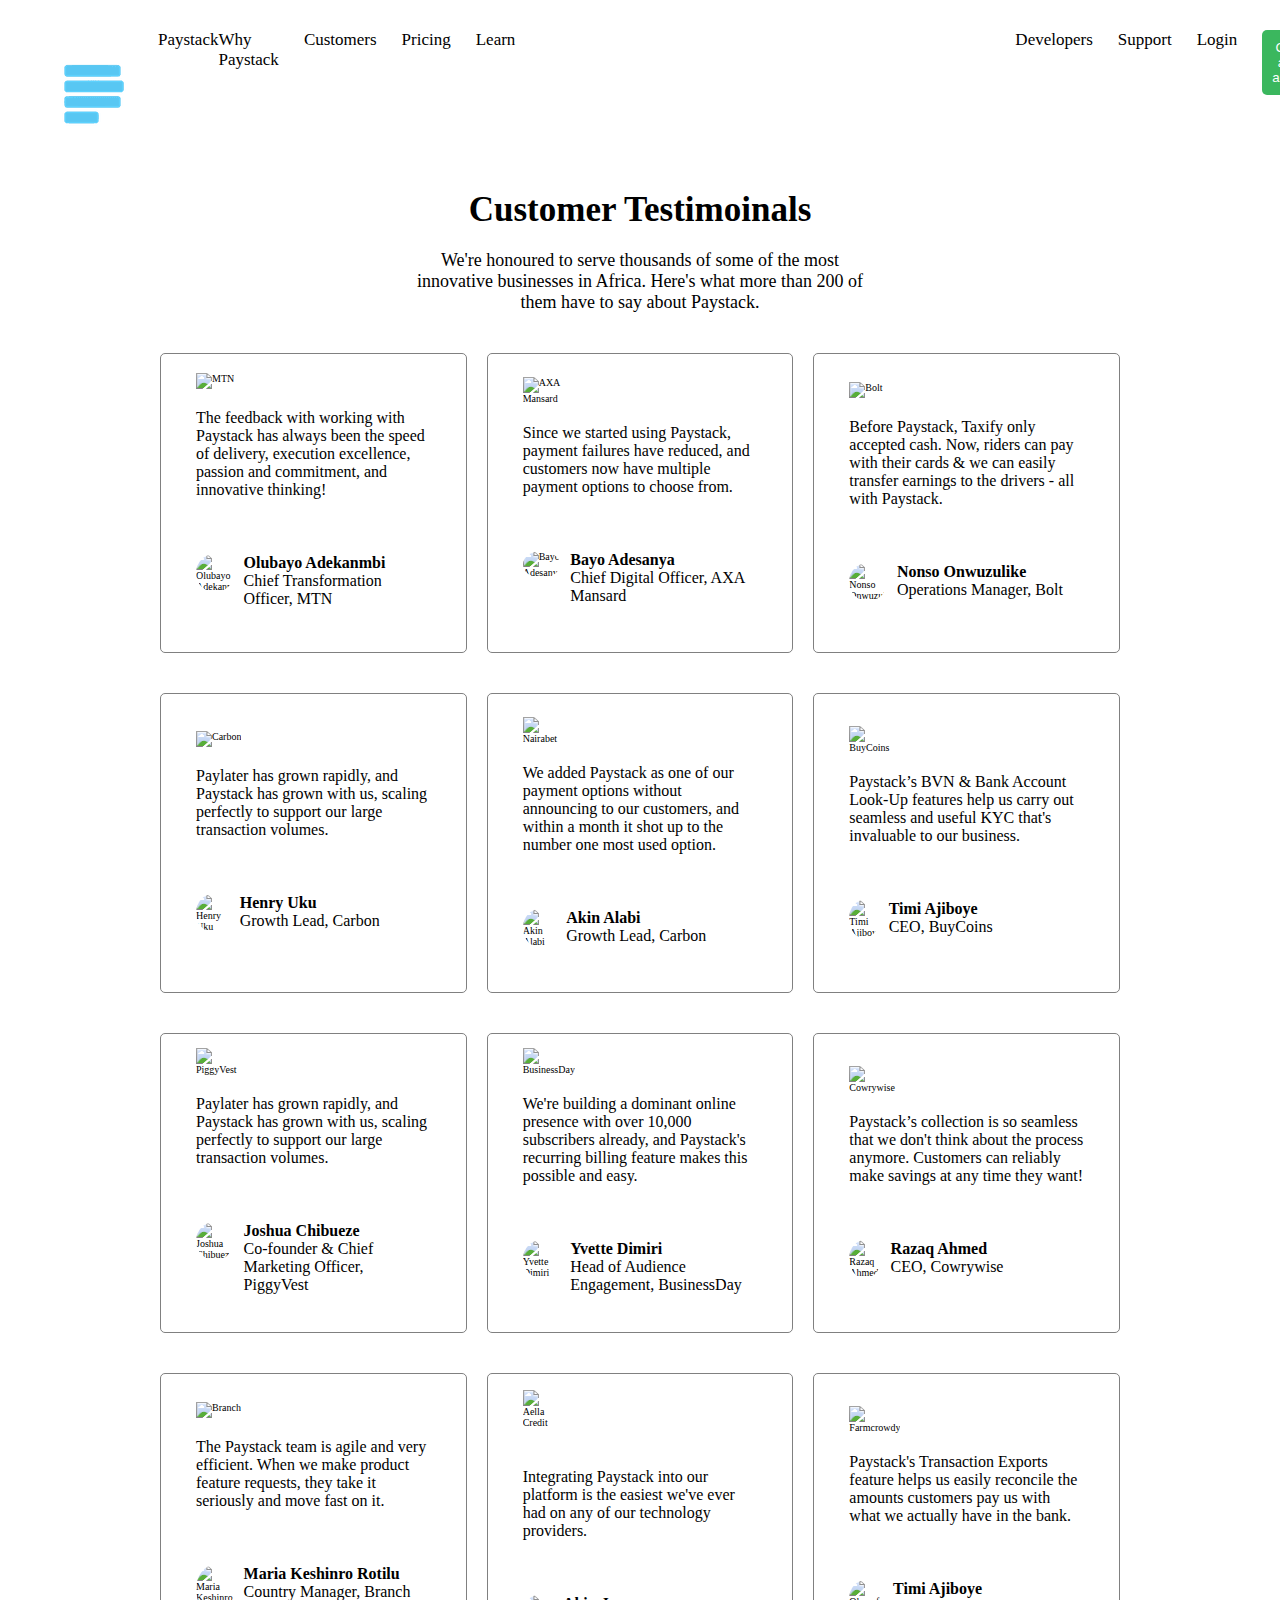
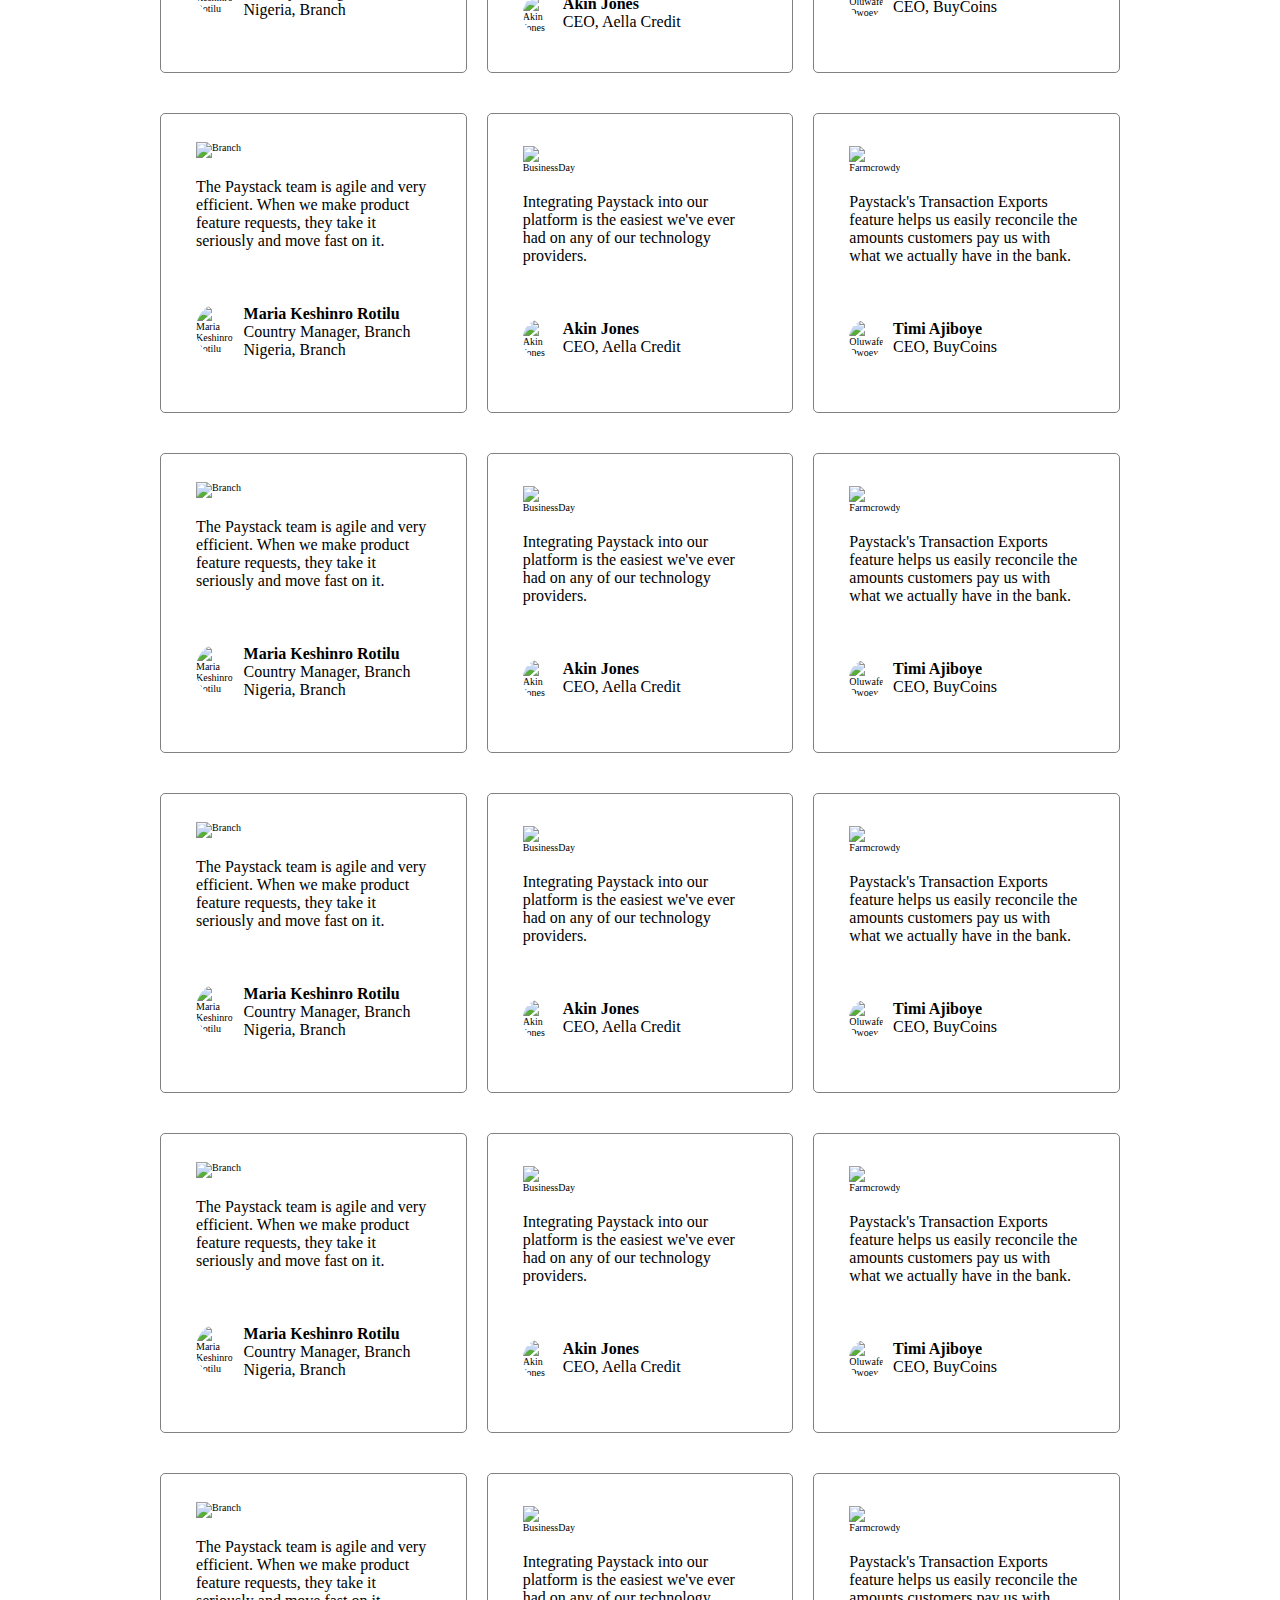
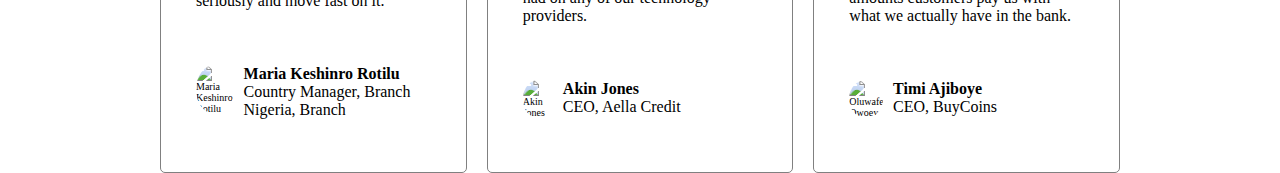
==== customers.html @ 5491c695 "initial commit" ====
<!DOCTYPE html>
<html lang="en">
<head>
    <meta charset="UTF-8">
    <meta name="viewport" content="width=device-width, initial-scale=1.0">
    <title>Paystack - Wall of Love</title>
    <link rel="icon" href="./image/paystacklogo.png">
    <link rel="stylesheet" href="./styles/customers.css">
</head>
<body>
    <!--nav section-->
    <section class="nav">
        <!--logo-->
        <figure class="logo-figure">
           <a><img src="./image/paystacklogo.png"></a>
        </figure>
        <ul class="ul-one">
            <li class="nav-li"><a href="./index.html">Paystack</a></li>
        </ul>
        <div class="nav-div">
        <ul class="ul-two">    
            <li class="nav-li"><a href="#">Why Paystack</a></li>
            <li class="nav-li"><a href="./customers.html">Customers</a></li>
            <li class="nav-li"><a href="#">Pricing</a></li>
            <li class="nav-li"><a href="#">Learn</a></li>
        </ul>
        <ul class="ul-three">
            <li class="nav-li"><a href="#">Developers</a></li>
            <li class="nav-li"><a href="#">Support</a></li>
            <li class="nav-li"><a href="#">Login</a></li>
            <li><button class="btn">Create a new account</button></li>
        </ul>
    </div>
    </section>
    <!--customer-->
    <section class="customer">
        <div>
        <h2>Customer Testimoinals</h2>
        <article class="honoured">
            We're honoured to serve thousands of some of the most innovative businesses in Africa. Here's what more than 200 of them have to say about Paystack.
        </article>
    </div>
    </section>
    <!--reviews 1-->
 <section class="all-reviews">

    <section class="mtn-review">  
        <div class="c-logo">
            <img class="mtn-logo" data-src="https://assets.paystack.com/assets/img/logos/merchants/MTN-Colored.svg" alt="MTN" src="https://assets.paystack.com/assets/img/logos/merchants/MTN-Colored.svg">  
        </div>
        <article>
            The feedback with working with Paystack has always been the speed of delivery, execution excellence, passion and commitment, and innovative thinking!
        </article>
        <div class="mtn-div">
            <img class="mtn-author" data-src="https://assets.paystack.com/ assets/img/testimonial-authors/_300x300_crop_center-center_60_line/Olubayo-Adekanmbi.jpg" data-srcset="https://assets.paystack.com/ assets/img/testimonial-authors/_300x300_crop_center-center_60_line/Olubayo-Adekanmbi.jpg 300w" alt="Olubayo Adekanmbi" srcset="https://assets.paystack.com/ assets/img/testimonial-authors/_300x300_crop_center-center_60_line/Olubayo-Adekanmbi.jpg 300w" src="https://assets.paystack.com/ assets/img/testimonial-authors/_300x300_crop_center-center_60_line/Olubayo-Adekanmbi.jpg">
           <article class="olubayo">
            <span class="cto-mtn">Olubayo Adekanmbi</span><br>
            Chief Transformation Officer, MTN
            </article>  
        </div>
        </section>
        <!--review 2-->
        <section class="mtn-review">  
            <div class="c-logo" >
                <img class="mtn-logo" data-src="https://assets.paystack.com/assets/img/logos/merchants/Axa-mansard-Colored.svg" alt="AXA Mansard" src="https://assets.paystack.com/assets/img/logos/merchants/Axa-mansard-Colored.svg">
            </div>
            <article>
                Since we started using Paystack, payment failures have reduced, and customers now have multiple payment options to choose from.
            </article>
            <div class="mtn-div">
            <img class="mtn-author" data-src="https://assets.paystack.com/ assets/img/testimonial-authors/_187x190_crop_center-center_line/rsz_bayo-compressor.jpg" data-srcset="https://assets.paystack.com/ assets/img/testimonial-authors/_187x190_crop_center-center_line/rsz_bayo-compressor.jpg 187w" alt="Bayo Adesanya" srcset="https://assets.paystack.com/ assets/img/testimonial-authors/_187x190_crop_center-center_line/rsz_bayo-compressor.jpg 187w" src="https://assets.paystack.com/ assets/img/testimonial-authors/_187x190_crop_center-center_line/rsz_bayo-compressor.jpg">
               <article class="olubayo">
                <span class="cto-mtn">Bayo Adesanya</span><br>
                Chief Digital Officer, AXA Mansard
                </article>  
            </div>
            </section>
            <!--review 3-->
            <section class="mtn-review">  
                <div class="c-logo">
                    <img class="mtn-logo" data-src="https://assets.paystack.com/assets/img/logos/merchants/Bolt-Colour_200304_153001.svg" alt="Bolt" src="https://assets.paystack.com/assets/img/logos/merchants/Bolt-Colour_200304_153001.svg">  
                    </div>
                <article>
                    Before Paystack, Taxify only accepted cash. Now, riders can pay with their cards & we can easily transfer earnings to the drivers - all with Paystack.
                </article>
                <div class="mtn-div">
                    <img class="mtn-author" data-src="https://assets.paystack.com/ assets/img/testimonial-authors/_197x190_crop_center-center_line/rsz_nonso-taxify-compressor.jpg" data-srcset="https://assets.paystack.com/ assets/img/testimonial-authors/_197x190_crop_center-center_line/rsz_nonso-taxify-compressor.jpg 197w" alt="Nonso Onwuzulike" srcset="https://assets.paystack.com/ assets/img/testimonial-authors/_197x190_crop_center-center_line/rsz_nonso-taxify-compressor.jpg 197w" src="https://assets.paystack.com/ assets/img/testimonial-authors/_197x190_crop_center-center_line/rsz_nonso-taxify-compressor.jpg">

                   <article class="olubayo">
                    <span class="cto-mtn">Nonso Onwuzulike</span><br>
                    Operations Manager, Bolt
                    </article>  
                </div>
                </section>
          </section>
                <!--review 4-->
        <section class="all-reviews">
            <section class="mtn-review">  
                <div class="c-logo">
                    <img class="mtn-logo" data-src="https://assets.paystack.com/assets/img/logos/merchants/carbon-normal.svg" alt="Carbon" src="https://assets.paystack.com/assets/img/logos/merchants/carbon-normal.svg">  
                </div>
                <article>
                    Paylater has grown rapidly, and Paystack has grown with us, scaling perfectly to support our large transaction volumes.
                </article>
                <div class="mtn-div">
                    <img class="mtn-author" data-src="https://assets.paystack.com/ assets/img/testimonial-authors/_147x128_crop_center-center_line/rsz_00000portrait_00000_burst20180823152129161-compressor.jpg" data-srcset="https://assets.paystack.com/ assets/img/testimonial-authors/_147x128_crop_center-center_line/rsz_00000portrait_00000_burst20180823152129161-compressor.jpg 147w" alt="Henry Uku" srcset="https://assets.paystack.com/ assets/img/testimonial-authors/_147x128_crop_center-center_line/rsz_00000portrait_00000_burst20180823152129161-compressor.jpg 147w" src="https://assets.paystack.com/ assets/img/testimonial-authors/_147x128_crop_center-center_line/rsz_00000portrait_00000_burst20180823152129161-compressor.jpg">

                   <article class="olubayo">
                    <span class="cto-mtn">Henry Uku</span><br>
                    Growth Lead, Carbon
                    </article>  
                </div>
                </section>
                <!--review 5-->
                <section class="mtn-review">  
                    <div class="c-logo">
                        <img class="mtn-logo" data-src="https://assets.paystack.com/assets/img/logos/merchants/_200x76_crop_center-center_line/rsz_nairabet.jpg" data-sizes="100vw" data-srcset="https://assets.paystack.com/assets/img/logos/merchants/_200x76_crop_center-center_line/rsz_nairabet.jpg 200w" alt="Nairabet" sizes="100vw" srcset="https://assets.paystack.com/assets/img/logos/merchants/_200x76_crop_center-center_line/rsz_nairabet.jpg 200w" src="https://assets.paystack.com/assets/img/logos/merchants/_200x76_crop_center-center_line/rsz_nairabet.jpg">

                    </div>
                    <article>
                        We added Paystack as one of our payment options without announcing to our customers, and within a month it shot up to the number one most used option.
                    </article>
                    <div class="mtn-div">
                        <img class="mtn-author" data-src="https://assets.paystack.com/ assets/img/testimonial-authors/_72x65_crop_center-center_line/rsz_1aalabi.jpg" data-srcset="https://assets.paystack.com/ assets/img/testimonial-authors/_72x65_crop_center-center_line/rsz_1aalabi.jpg 72w" alt="Akin Alabi" srcset="https://assets.paystack.com/ assets/img/testimonial-authors/_72x65_crop_center-center_line/rsz_1aalabi.jpg 72w" src="https://assets.paystack.com/ assets/img/testimonial-authors/_72x65_crop_center-center_line/rsz_1aalabi.jpg">
    
                       <article class="olubayo">
                        <span class="cto-mtn">Akin Alabi</span><br>
                        Growth Lead, Carbon
                        </article>  
                    </div>
                    </section>
                    <!--review 6-->
                    <section class="mtn-review">  
                        <div class="c-logo">
                            <img class="mtn-logo" data-src="https://assets.paystack.com/assets/img/logos/merchants/_254x51_crop_center-center_line/buycoins-logo-resized.png" data-sizes="100vw" data-srcset="https://assets.paystack.com/assets/img/logos/merchants/_254x51_crop_center-center_line/buycoins-logo-resized.png 254w" alt="BuyCoins" sizes="100vw" srcset="https://assets.paystack.com/assets/img/logos/merchants/_254x51_crop_center-center_line/buycoins-logo-resized.png 254w" src="https://assets.paystack.com/assets/img/logos/merchants/_254x51_crop_center-center_line/buycoins-logo-resized.png">
                        </div>
                        <article>
                            Paystack’s BVN & Bank Account Look-Up features help us carry out seamless and useful KYC that's invaluable to our business.
                        </article>
                        <div class="mtn-div">
                            <img class="mtn-author" data-src="https://assets.paystack.com/ assets/img/testimonial-authors/_100x100_crop_center-center_line/rsz_7uzeswed_400x400_1-compressor_180824_150343.jpg" data-srcset="https://assets.paystack.com/ assets/img/testimonial-authors/_100x100_crop_center-center_line/rsz_7uzeswed_400x400_1-compressor_180824_150343.jpg 100w" alt="Timi Ajiboye" srcset="https://assets.paystack.com/ assets/img/testimonial-authors/_100x100_crop_center-center_line/rsz_7uzeswed_400x400_1-compressor_180824_150343.jpg 100w" src="https://assets.paystack.com/ assets/img/testimonial-authors/_100x100_crop_center-center_line/rsz_7uzeswed_400x400_1-compressor_180824_150343.jpg">
                           <article class="olubayo">
                            <span class="cto-mtn">Timi Ajiboye</span><br>
                            CEO, BuyCoins
                            </article>  
                        </div>
                        </section>
        </section>
        <section class="all-reviews">
            <!--Review 7-->
            <section class="mtn-review">  
                <div class="c-logo">
                    <img class="mtn-logo" data-src="https://assets.paystack.com/assets/img/logos/merchants/piggyvest-light.svg" alt="PiggyVest" src="https://assets.paystack.com/assets/img/logos/merchants/piggyvest-light.svg">        
                    </div>
                <article>
                    Paylater has grown rapidly, and Paystack has grown with us, scaling perfectly to support our large transaction volumes.
                </article>
                <div class="mtn-div">
                    <img class="mtn-author" data-src="https://assets.paystack.com/ assets/img/testimonial-authors/_200x200_crop_center-center_line/josh.jpeg" data-srcset="https://assets.paystack.com/ assets/img/testimonial-authors/_200x200_crop_center-center_line/josh.jpeg 200w" alt="Joshua Chibueze" srcset="https://assets.paystack.com/ assets/img/testimonial-authors/_200x200_crop_center-center_line/josh.jpeg 200w" src="https://assets.paystack.com/ assets/img/testimonial-authors/_200x200_crop_center-center_line/josh.jpeg">

                   <article class="olubayo">
                    <span class="cto-mtn">Joshua Chibueze</span><br>
                    Co-founder & Chief Marketing Officer, PiggyVest
                    </article>  
                </div>
                </section>
                <!--review 8-->
                <section class="mtn-review">  
                    <div class="c-logo">
                        <img class="mtn-logo" data-src="https://assets.paystack.com/assets/img/logos/merchants/_300x62_crop_center-center_60_line/rsz_businessdaylogo_1-compressor.png" data-sizes="100vw" data-srcset="https://assets.paystack.com/assets/img/logos/merchants/_300x62_crop_center-center_60_line/rsz_businessdaylogo_1-compressor.png 300w" alt="BusinessDay" sizes="100vw" srcset="https://assets.paystack.com/assets/img/logos/merchants/_300x62_crop_center-center_60_line/rsz_businessdaylogo_1-compressor.png 300w" src="https://assets.paystack.com/assets/img/logos/merchants/_300x62_crop_center-center_60_line/rsz_businessdaylogo_1-compressor.png">
                        </div>
                    <article>
                        We're building a dominant online presence with over 10,000 subscribers already, and Paystack's recurring billing feature makes this possible and easy.
                    </article>
                    <div class="mtn-div">
                        <img class="mtn-author" data-src="https://assets.paystack.com/ assets/img/testimonial-authors/_190x190_crop_center-center_line/rsz_yvette-dimiri_businessday-compressor.jpg" data-srcset="https://assets.paystack.com/ assets/img/testimonial-authors/_190x190_crop_center-center_line/rsz_yvette-dimiri_businessday-compressor.jpg 190w" alt="Yvette Dimiri" srcset="https://assets.paystack.com/ assets/img/testimonial-authors/_190x190_crop_center-center_line/rsz_yvette-dimiri_businessday-compressor.jpg 190w" src="https://assets.paystack.com/ assets/img/testimonial-authors/_190x190_crop_center-center_line/rsz_yvette-dimiri_businessday-compressor.jpg">
    
                       <article class="olubayo">
                        <span class="cto-mtn">Yvette Dimiri </span><br>
                        Head of Audience Engagement, BusinessDay
                        </article>  
                    </div>
                    </section>
                    <!--review 9-->
                    <section class="mtn-review">  
                        <div class="c-logo">
                            <img class="mtn-logo" data-src="https://assets.paystack.com/assets/img/logos/merchants/Cowrywise-default.svg" alt="Cowrywise" src="https://assets.paystack.com/assets/img/logos/merchants/Cowrywise-default.svg">  
                        </div>
                        <article>
                            Paystack’s collection is so seamless that we don't think about the process anymore. Customers can reliably make savings at any time they want!
                        </article>
                        <div class="mtn-div">
                            <img class="mtn-author" data-src="https://assets.paystack.com/ assets/img/testimonial-authors/_190x190_crop_center-center_line/rsz_razaq_ahmed_cowrywise-compressor.jpg" data-srcset="https://assets.paystack.com/ assets/img/testimonial-authors/_190x190_crop_center-center_line/rsz_razaq_ahmed_cowrywise-compressor.jpg 190w" alt="Razaq Ahmed" srcset="https://assets.paystack.com/ assets/img/testimonial-authors/_190x190_crop_center-center_line/rsz_razaq_ahmed_cowrywise-compressor.jpg 190w" src="https://assets.paystack.com/ assets/img/testimonial-authors/_190x190_crop_center-center_line/rsz_razaq_ahmed_cowrywise-compressor.jpg">
                           <article class="olubayo">
                            <span class="cto-mtn"> Razaq Ahmed</span><br>
                            CEO, Cowrywise

                            </article>  
                        </div>
                        </section>
        </section>
       
        </section>
            <section class="all-reviews">
                    <!--Review 10-->
        <section class="mtn-review">  
            <div class="c-logo">
                <img class="mtn-logo" data-src="https://assets.paystack.com/assets/img/logos/merchants/_400x218_crop_center-center_82_line/Blue-Logo-Clear-Background-1.png" data-sizes="100vw" data-srcset="https://assets.paystack.com/assets/img/logos/merchants/_400x218_crop_center-center_82_line/Blue-Logo-Clear-Background-1.png 400w, https://assets.paystack.com/assets/img/logos/merchants/_300x164_crop_center-center_60_line/Blue-Logo-Clear-Background-1.png 300w" alt="Branch" sizes="100vw" srcset="https://assets.paystack.com/assets/img/logos/merchants/_400x218_crop_center-center_82_line/Blue-Logo-Clear-Background-1.png 400w, https://assets.paystack.com/assets/img/logos/merchants/_300x164_crop_center-center_60_line/Blue-Logo-Clear-Background-1.png 300w" src="https://assets.paystack.com/assets/img/logos/merchants/_400x218_crop_center-center_82_line/Blue-Logo-Clear-Background-1.png">
                </div>

            <article>
               The Paystack team is agile and very efficient. When we make product feature requests, they take it seriously and move fast on it.
            </article>
            <div class="mtn-div">
                <img class="mtn-author" data-src="https://assets.paystack.com/ assets/img/testimonial-authors/_187x190_crop_center-center_line/rsz_maria-rotilu_branch-compressor.jpg" data-srcset="https://assets.paystack.com/ assets/img/testimonial-authors/_187x190_crop_center-center_line/rsz_maria-rotilu_branch-compressor.jpg 187w" alt="Maria Keshinro Rotilu" srcset="https://assets.paystack.com/ assets/img/testimonial-authors/_187x190_crop_center-center_line/rsz_maria-rotilu_branch-compressor.jpg 187w" src="https://assets.paystack.com/ assets/img/testimonial-authors/_187x190_crop_center-center_line/rsz_maria-rotilu_branch-compressor.jpg">

            <article class="olubayo">
                <span class="cto-mtn">Maria Keshinro Rotilu</span><br>
                Country Manager, Branch Nigeria, Branch
                </article>  
            </div>
         </section>
    <!--review 11-->
    <section class="mtn-review">  
        <div class="c-logo">
            <div class="c-logo">
                <img class=" u-lazyload--is-done" data-src="https://assets.paystack.com/assets/img/logos/merchants/_150x115_crop_center-center_line/rsz_aella_logo.jpg" data-sizes="100vw" data-srcset="https://assets.paystack.com/assets/img/logos/merchants/_150x115_crop_center-center_line/rsz_aella_logo.jpg 150w" alt="Aella Credit" sizes="100vw" srcset="https://assets.paystack.com/assets/img/logos/merchants/_150x115_crop_center-center_line/rsz_aella_logo.jpg 150w" src="https://assets.paystack.com/assets/img/logos/merchants/_150x115_crop_center-center_line/rsz_aella_logo.jpg">

</div>
            </div>
        <article>
            Integrating Paystack into our platform is the easiest we've ever had on any of our technology providers.
        </article>
        <div class="mtn-div">
            <img class="mtn-author" data-src="https://assets.paystack.com/ assets/img/testimonial-authors/_210x189_crop_center-center_line/rsz_akin1-min_1-compressor.jpg" data-srcset="https://assets.paystack.com/ assets/img/testimonial-authors/_210x189_crop_center-center_line/rsz_akin1-min_1-compressor.jpg 210w" alt="Akin Jones" srcset="https://assets.paystack.com/ assets/img/testimonial-authors/_210x189_crop_center-center_line/rsz_akin1-min_1-compressor.jpg 210w" src="https://assets.paystack.com/ assets/img/testimonial-authors/_210x189_crop_center-center_line/rsz_akin1-min_1-compressor.jpg">

           <article class="olubayo">
            <span class="cto-mtn">Akin Jones </span><br>
            CEO, Aella Credit
            </article>  
        </div>
        </section>
        <!--review 12-->
        <section class="mtn-review">  
            <div class="c-logo">
                <img class="mtn-logo" data-src="https://assets.paystack.com/assets/img/logos/merchants/_300x62_crop_center-center_60_line/rsz_farmcrowdy-logo_2-compressor.png" data-sizes="100vw" data-srcset="https://assets.paystack.com/assets/img/logos/merchants/_300x62_crop_center-center_60_line/rsz_farmcrowdy-logo_2-compressor.png 300w" alt="Farmcrowdy" sizes="100vw" srcset="https://assets.paystack.com/assets/img/logos/merchants/_300x62_crop_center-center_60_line/rsz_farmcrowdy-logo_2-compressor.png 300w" src="https://assets.paystack.com/assets/img/logos/merchants/_300x62_crop_center-center_60_line/rsz_farmcrowdy-logo_2-compressor.png">
            </div>
            <article>
                Paystack's Transaction Exports feature helps us easily reconcile the amounts customers pay us with what we actually have in the bank.
            </article>
            <div class="mtn-div">
                <img class="mtn-author" data-src="https://assets.paystack.com/ assets/img/testimonial-authors/_285x190_crop_center-center_line/rsz_1femi-owoeye-farmcrowdy-compressor.png" data-srcset="https://assets.paystack.com/ assets/img/testimonial-authors/_285x190_crop_center-center_line/rsz_1femi-owoeye-farmcrowdy-compressor.png 285w" alt="Oluwafemi Owoeye" srcset="https://assets.paystack.com/ assets/img/testimonial-authors/_285x190_crop_center-center_line/rsz_1femi-owoeye-farmcrowdy-compressor.png 285w" src="https://assets.paystack.com/ assets/img/testimonial-authors/_285x190_crop_center-center_line/rsz_1femi-owoeye-farmcrowdy-compressor.png">
               <article class="olubayo">
                <span class="cto-mtn">Timi Ajiboye</span><br>
                CEO, BuyCoins
                </article>  
            </div>
            </section>
        </section>
        <section class="all-reviews">
            <!--Review 13-->
<section class="mtn-review">  
    <div class="c-logo">
        <img class="mtn-logo" data-src="https://assets.paystack.com/assets/img/logos/merchants/_400x218_crop_center-center_82_line/Blue-Logo-Clear-Background-1.png" data-sizes="100vw" data-srcset="https://assets.paystack.com/assets/img/logos/merchants/_400x218_crop_center-center_82_line/Blue-Logo-Clear-Background-1.png 400w, https://assets.paystack.com/assets/img/logos/merchants/_300x164_crop_center-center_60_line/Blue-Logo-Clear-Background-1.png 300w" alt="Branch" sizes="100vw" srcset="https://assets.paystack.com/assets/img/logos/merchants/_400x218_crop_center-center_82_line/Blue-Logo-Clear-Background-1.png 400w, https://assets.paystack.com/assets/img/logos/merchants/_300x164_crop_center-center_60_line/Blue-Logo-Clear-Background-1.png 300w" src="https://assets.paystack.com/assets/img/logos/merchants/_400x218_crop_center-center_82_line/Blue-Logo-Clear-Background-1.png">
        </div>

    <article>
       The Paystack team is agile and very efficient. When we make product feature requests, they take it seriously and move fast on it.
    </article>
    <div class="mtn-div">
        <img class="mtn-author" data-src="https://assets.paystack.com/ assets/img/testimonial-authors/_187x190_crop_center-center_line/rsz_maria-rotilu_branch-compressor.jpg" data-srcset="https://assets.paystack.com/ assets/img/testimonial-authors/_187x190_crop_center-center_line/rsz_maria-rotilu_branch-compressor.jpg 187w" alt="Maria Keshinro Rotilu" srcset="https://assets.paystack.com/ assets/img/testimonial-authors/_187x190_crop_center-center_line/rsz_maria-rotilu_branch-compressor.jpg 187w" src="https://assets.paystack.com/ assets/img/testimonial-authors/_187x190_crop_center-center_line/rsz_maria-rotilu_branch-compressor.jpg">

    <article class="olubayo">
        <span class="cto-mtn">Maria Keshinro Rotilu</span><br>
        Country Manager, Branch Nigeria, Branch
        </article>  
    </div>
 </section>
<!--review 14-->
<section class="mtn-review">  
<div class="c-logo">
    <img class="mtn-logo" data-src="https://assets.paystack.com/assets/img/logos/merchants/_300x62_crop_center-center_60_line/rsz_businessdaylogo_1-compressor.png" data-sizes="100vw" data-srcset="https://assets.paystack.com/assets/img/logos/merchants/_300x62_crop_center-center_60_line/rsz_businessdaylogo_1-compressor.png 300w" alt="BusinessDay" sizes="100vw" srcset="https://assets.paystack.com/assets/img/logos/merchants/_300x62_crop_center-center_60_line/rsz_businessdaylogo_1-compressor.png 300w" src="https://assets.paystack.com/assets/img/logos/merchants/_300x62_crop_center-center_60_line/rsz_businessdaylogo_1-compressor.png">
    </div>
<article>
    Integrating Paystack into our platform is the easiest we've ever had on any of our technology providers.
</article>
<div class="mtn-div">
    <img class="mtn-author" data-src="https://assets.paystack.com/ assets/img/testimonial-authors/_210x189_crop_center-center_line/rsz_akin1-min_1-compressor.jpg" data-srcset="https://assets.paystack.com/ assets/img/testimonial-authors/_210x189_crop_center-center_line/rsz_akin1-min_1-compressor.jpg 210w" alt="Akin Jones" srcset="https://assets.paystack.com/ assets/img/testimonial-authors/_210x189_crop_center-center_line/rsz_akin1-min_1-compressor.jpg 210w" src="https://assets.paystack.com/ assets/img/testimonial-authors/_210x189_crop_center-center_line/rsz_akin1-min_1-compressor.jpg">

   <article class="olubayo">
    <span class="cto-mtn">Akin Jones </span><br>
    CEO, Aella Credit
    </article>  
</div>
</section>
<!--review 15-->
<section class="mtn-review">  
    <div class="c-logo">
        <img class="mtn-logo" data-src="https://assets.paystack.com/assets/img/logos/merchants/_300x62_crop_center-center_60_line/rsz_farmcrowdy-logo_2-compressor.png" data-sizes="100vw" data-srcset="https://assets.paystack.com/assets/img/logos/merchants/_300x62_crop_center-center_60_line/rsz_farmcrowdy-logo_2-compressor.png 300w" alt="Farmcrowdy" sizes="100vw" srcset="https://assets.paystack.com/assets/img/logos/merchants/_300x62_crop_center-center_60_line/rsz_farmcrowdy-logo_2-compressor.png 300w" src="https://assets.paystack.com/assets/img/logos/merchants/_300x62_crop_center-center_60_line/rsz_farmcrowdy-logo_2-compressor.png">
    </div>
    <article>
        Paystack's Transaction Exports feature helps us easily reconcile the amounts customers pay us with what we actually have in the bank.
    </article>
    <div class="mtn-div">
        <img class="mtn-author" data-src="https://assets.paystack.com/ assets/img/testimonial-authors/_285x190_crop_center-center_line/rsz_1femi-owoeye-farmcrowdy-compressor.png" data-srcset="https://assets.paystack.com/ assets/img/testimonial-authors/_285x190_crop_center-center_line/rsz_1femi-owoeye-farmcrowdy-compressor.png 285w" alt="Oluwafemi Owoeye" srcset="https://assets.paystack.com/ assets/img/testimonial-authors/_285x190_crop_center-center_line/rsz_1femi-owoeye-farmcrowdy-compressor.png 285w" src="https://assets.paystack.com/ assets/img/testimonial-authors/_285x190_crop_center-center_line/rsz_1femi-owoeye-farmcrowdy-compressor.png">
       <article class="olubayo">
        <span class="cto-mtn">Timi Ajiboye</span><br>
        CEO, BuyCoins
        </article>  
    </div>
    </section>
</section>
<section class="all-reviews">
    <!--Review 16-->
<section class="mtn-review">  
<div class="c-logo">
<img class="mtn-logo" data-src="https://assets.paystack.com/assets/img/logos/merchants/_400x218_crop_center-center_82_line/Blue-Logo-Clear-Background-1.png" data-sizes="100vw" data-srcset="https://assets.paystack.com/assets/img/logos/merchants/_400x218_crop_center-center_82_line/Blue-Logo-Clear-Background-1.png 400w, https://assets.paystack.com/assets/img/logos/merchants/_300x164_crop_center-center_60_line/Blue-Logo-Clear-Background-1.png 300w" alt="Branch" sizes="100vw" srcset="https://assets.paystack.com/assets/img/logos/merchants/_400x218_crop_center-center_82_line/Blue-Logo-Clear-Background-1.png 400w, https://assets.paystack.com/assets/img/logos/merchants/_300x164_crop_center-center_60_line/Blue-Logo-Clear-Background-1.png 300w" src="https://assets.paystack.com/assets/img/logos/merchants/_400x218_crop_center-center_82_line/Blue-Logo-Clear-Background-1.png">
</div>

<article>
The Paystack team is agile and very efficient. When we make product feature requests, they take it seriously and move fast on it.
</article>
<div class="mtn-div">
<img class="mtn-author" data-src="https://assets.paystack.com/ assets/img/testimonial-authors/_187x190_crop_center-center_line/rsz_maria-rotilu_branch-compressor.jpg" data-srcset="https://assets.paystack.com/ assets/img/testimonial-authors/_187x190_crop_center-center_line/rsz_maria-rotilu_branch-compressor.jpg 187w" alt="Maria Keshinro Rotilu" srcset="https://assets.paystack.com/ assets/img/testimonial-authors/_187x190_crop_center-center_line/rsz_maria-rotilu_branch-compressor.jpg 187w" src="https://assets.paystack.com/ assets/img/testimonial-authors/_187x190_crop_center-center_line/rsz_maria-rotilu_branch-compressor.jpg">

<article class="olubayo">
<span class="cto-mtn">Maria Keshinro Rotilu</span><br>
Country Manager, Branch Nigeria, Branch
</article>  
</div>
</section>
<!--review 17-->
<section class="mtn-review">  
<div class="c-logo">
<img class="mtn-logo" data-src="https://assets.paystack.com/assets/img/logos/merchants/_300x62_crop_center-center_60_line/rsz_businessdaylogo_1-compressor.png" data-sizes="100vw" data-srcset="https://assets.paystack.com/assets/img/logos/merchants/_300x62_crop_center-center_60_line/rsz_businessdaylogo_1-compressor.png 300w" alt="BusinessDay" sizes="100vw" srcset="https://assets.paystack.com/assets/img/logos/merchants/_300x62_crop_center-center_60_line/rsz_businessdaylogo_1-compressor.png 300w" src="https://assets.paystack.com/assets/img/logos/merchants/_300x62_crop_center-center_60_line/rsz_businessdaylogo_1-compressor.png">
</div>
<article>
Integrating Paystack into our platform is the easiest we've ever had on any of our technology providers.
</article>
<div class="mtn-div">
<img class="mtn-author" data-src="https://assets.paystack.com/ assets/img/testimonial-authors/_210x189_crop_center-center_line/rsz_akin1-min_1-compressor.jpg" data-srcset="https://assets.paystack.com/ assets/img/testimonial-authors/_210x189_crop_center-center_line/rsz_akin1-min_1-compressor.jpg 210w" alt="Akin Jones" srcset="https://assets.paystack.com/ assets/img/testimonial-authors/_210x189_crop_center-center_line/rsz_akin1-min_1-compressor.jpg 210w" src="https://assets.paystack.com/ assets/img/testimonial-authors/_210x189_crop_center-center_line/rsz_akin1-min_1-compressor.jpg">

<article class="olubayo">
<span class="cto-mtn">Akin Jones </span><br>
CEO, Aella Credit
</article>  
</div>
</section>
<!--review 18-->
<section class="mtn-review">  
<div class="c-logo">
<img class="mtn-logo" data-src="https://assets.paystack.com/assets/img/logos/merchants/_300x62_crop_center-center_60_line/rsz_farmcrowdy-logo_2-compressor.png" data-sizes="100vw" data-srcset="https://assets.paystack.com/assets/img/logos/merchants/_300x62_crop_center-center_60_line/rsz_farmcrowdy-logo_2-compressor.png 300w" alt="Farmcrowdy" sizes="100vw" srcset="https://assets.paystack.com/assets/img/logos/merchants/_300x62_crop_center-center_60_line/rsz_farmcrowdy-logo_2-compressor.png 300w" src="https://assets.paystack.com/assets/img/logos/merchants/_300x62_crop_center-center_60_line/rsz_farmcrowdy-logo_2-compressor.png">
</div>
<article>
Paystack's Transaction Exports feature helps us easily reconcile the amounts customers pay us with what we actually have in the bank.
</article>
<div class="mtn-div">
<img class="mtn-author" data-src="https://assets.paystack.com/ assets/img/testimonial-authors/_285x190_crop_center-center_line/rsz_1femi-owoeye-farmcrowdy-compressor.png" data-srcset="https://assets.paystack.com/ assets/img/testimonial-authors/_285x190_crop_center-center_line/rsz_1femi-owoeye-farmcrowdy-compressor.png 285w" alt="Oluwafemi Owoeye" srcset="https://assets.paystack.com/ assets/img/testimonial-authors/_285x190_crop_center-center_line/rsz_1femi-owoeye-farmcrowdy-compressor.png 285w" src="https://assets.paystack.com/ assets/img/testimonial-authors/_285x190_crop_center-center_line/rsz_1femi-owoeye-farmcrowdy-compressor.png">
<article class="olubayo">
<span class="cto-mtn">Timi Ajiboye</span><br>
CEO, BuyCoins
</article>  
</div>
</section>
</section>
<section class="all-reviews">
    <!--Review 19-->
<section class="mtn-review">  
<div class="c-logo">
<img class="mtn-logo" data-src="https://assets.paystack.com/assets/img/logos/merchants/_400x218_crop_center-center_82_line/Blue-Logo-Clear-Background-1.png" data-sizes="100vw" data-srcset="https://assets.paystack.com/assets/img/logos/merchants/_400x218_crop_center-center_82_line/Blue-Logo-Clear-Background-1.png 400w, https://assets.paystack.com/assets/img/logos/merchants/_300x164_crop_center-center_60_line/Blue-Logo-Clear-Background-1.png 300w" alt="Branch" sizes="100vw" srcset="https://assets.paystack.com/assets/img/logos/merchants/_400x218_crop_center-center_82_line/Blue-Logo-Clear-Background-1.png 400w, https://assets.paystack.com/assets/img/logos/merchants/_300x164_crop_center-center_60_line/Blue-Logo-Clear-Background-1.png 300w" src="https://assets.paystack.com/assets/img/logos/merchants/_400x218_crop_center-center_82_line/Blue-Logo-Clear-Background-1.png">
</div>

<article>
The Paystack team is agile and very efficient. When we make product feature requests, they take it seriously and move fast on it.
</article>
<div class="mtn-div">
<img class="mtn-author" data-src="https://assets.paystack.com/ assets/img/testimonial-authors/_187x190_crop_center-center_line/rsz_maria-rotilu_branch-compressor.jpg" data-srcset="https://assets.paystack.com/ assets/img/testimonial-authors/_187x190_crop_center-center_line/rsz_maria-rotilu_branch-compressor.jpg 187w" alt="Maria Keshinro Rotilu" srcset="https://assets.paystack.com/ assets/img/testimonial-authors/_187x190_crop_center-center_line/rsz_maria-rotilu_branch-compressor.jpg 187w" src="https://assets.paystack.com/ assets/img/testimonial-authors/_187x190_crop_center-center_line/rsz_maria-rotilu_branch-compressor.jpg">

<article class="olubayo">
<span class="cto-mtn">Maria Keshinro Rotilu</span><br>
Country Manager, Branch Nigeria, Branch
</article>  
</div>
</section>
<!--review 20-->
<section class="mtn-review">  
<div class="c-logo">
<img class="mtn-logo" data-src="https://assets.paystack.com/assets/img/logos/merchants/_300x62_crop_center-center_60_line/rsz_businessdaylogo_1-compressor.png" data-sizes="100vw" data-srcset="https://assets.paystack.com/assets/img/logos/merchants/_300x62_crop_center-center_60_line/rsz_businessdaylogo_1-compressor.png 300w" alt="BusinessDay" sizes="100vw" srcset="https://assets.paystack.com/assets/img/logos/merchants/_300x62_crop_center-center_60_line/rsz_businessdaylogo_1-compressor.png 300w" src="https://assets.paystack.com/assets/img/logos/merchants/_300x62_crop_center-center_60_line/rsz_businessdaylogo_1-compressor.png">
</div>
<article>
Integrating Paystack into our platform is the easiest we've ever had on any of our technology providers.
</article>
<div class="mtn-div">
<img class="mtn-author" data-src="https://assets.paystack.com/ assets/img/testimonial-authors/_210x189_crop_center-center_line/rsz_akin1-min_1-compressor.jpg" data-srcset="https://assets.paystack.com/ assets/img/testimonial-authors/_210x189_crop_center-center_line/rsz_akin1-min_1-compressor.jpg 210w" alt="Akin Jones" srcset="https://assets.paystack.com/ assets/img/testimonial-authors/_210x189_crop_center-center_line/rsz_akin1-min_1-compressor.jpg 210w" src="https://assets.paystack.com/ assets/img/testimonial-authors/_210x189_crop_center-center_line/rsz_akin1-min_1-compressor.jpg">

<article class="olubayo">
<span class="cto-mtn">Akin Jones </span><br>
CEO, Aella Credit
</article>  
</div>
</section>
<!--review 21-->
<section class="mtn-review">  
<div class="c-logo">
<img class="mtn-logo" data-src="https://assets.paystack.com/assets/img/logos/merchants/_300x62_crop_center-center_60_line/rsz_farmcrowdy-logo_2-compressor.png" data-sizes="100vw" data-srcset="https://assets.paystack.com/assets/img/logos/merchants/_300x62_crop_center-center_60_line/rsz_farmcrowdy-logo_2-compressor.png 300w" alt="Farmcrowdy" sizes="100vw" srcset="https://assets.paystack.com/assets/img/logos/merchants/_300x62_crop_center-center_60_line/rsz_farmcrowdy-logo_2-compressor.png 300w" src="https://assets.paystack.com/assets/img/logos/merchants/_300x62_crop_center-center_60_line/rsz_farmcrowdy-logo_2-compressor.png">
</div>
<article>
Paystack's Transaction Exports feature helps us easily reconcile the amounts customers pay us with what we actually have in the bank.
</article>
<div class="mtn-div">
<img class="mtn-author" data-src="https://assets.paystack.com/ assets/img/testimonial-authors/_285x190_crop_center-center_line/rsz_1femi-owoeye-farmcrowdy-compressor.png" data-srcset="https://assets.paystack.com/ assets/img/testimonial-authors/_285x190_crop_center-center_line/rsz_1femi-owoeye-farmcrowdy-compressor.png 285w" alt="Oluwafemi Owoeye" srcset="https://assets.paystack.com/ assets/img/testimonial-authors/_285x190_crop_center-center_line/rsz_1femi-owoeye-farmcrowdy-compressor.png 285w" src="https://assets.paystack.com/ assets/img/testimonial-authors/_285x190_crop_center-center_line/rsz_1femi-owoeye-farmcrowdy-compressor.png">
<article class="olubayo">
<span class="cto-mtn">Timi Ajiboye</span><br>
CEO, BuyCoins
</article>  
</div>
</section>
</section>
<section class="all-reviews">
    <!--Review 22-->
<section class="mtn-review">  
<div class="c-logo">
<img class="mtn-logo" data-src="https://assets.paystack.com/assets/img/logos/merchants/_400x218_crop_center-center_82_line/Blue-Logo-Clear-Background-1.png" data-sizes="100vw" data-srcset="https://assets.paystack.com/assets/img/logos/merchants/_400x218_crop_center-center_82_line/Blue-Logo-Clear-Background-1.png 400w, https://assets.paystack.com/assets/img/logos/merchants/_300x164_crop_center-center_60_line/Blue-Logo-Clear-Background-1.png 300w" alt="Branch" sizes="100vw" srcset="https://assets.paystack.com/assets/img/logos/merchants/_400x218_crop_center-center_82_line/Blue-Logo-Clear-Background-1.png 400w, https://assets.paystack.com/assets/img/logos/merchants/_300x164_crop_center-center_60_line/Blue-Logo-Clear-Background-1.png 300w" src="https://assets.paystack.com/assets/img/logos/merchants/_400x218_crop_center-center_82_line/Blue-Logo-Clear-Background-1.png">
</div>

<article>
The Paystack team is agile and very efficient. When we make product feature requests, they take it seriously and move fast on it.
</article>
<div class="mtn-div">
<img class="mtn-author" data-src="https://assets.paystack.com/ assets/img/testimonial-authors/_187x190_crop_center-center_line/rsz_maria-rotilu_branch-compressor.jpg" data-srcset="https://assets.paystack.com/ assets/img/testimonial-authors/_187x190_crop_center-center_line/rsz_maria-rotilu_branch-compressor.jpg 187w" alt="Maria Keshinro Rotilu" srcset="https://assets.paystack.com/ assets/img/testimonial-authors/_187x190_crop_center-center_line/rsz_maria-rotilu_branch-compressor.jpg 187w" src="https://assets.paystack.com/ assets/img/testimonial-authors/_187x190_crop_center-center_line/rsz_maria-rotilu_branch-compressor.jpg">

<article class="olubayo">
<span class="cto-mtn">Maria Keshinro Rotilu</span><br>
Country Manager, Branch Nigeria, Branch
</article>  
</div>
</section>
<!--review 23-->
<section class="mtn-review">  
<div class="c-logo">
<img class="mtn-logo" data-src="https://assets.paystack.com/assets/img/logos/merchants/_300x62_crop_center-center_60_line/rsz_businessdaylogo_1-compressor.png" data-sizes="100vw" data-srcset="https://assets.paystack.com/assets/img/logos/merchants/_300x62_crop_center-center_60_line/rsz_businessdaylogo_1-compressor.png 300w" alt="BusinessDay" sizes="100vw" srcset="https://assets.paystack.com/assets/img/logos/merchants/_300x62_crop_center-center_60_line/rsz_businessdaylogo_1-compressor.png 300w" src="https://assets.paystack.com/assets/img/logos/merchants/_300x62_crop_center-center_60_line/rsz_businessdaylogo_1-compressor.png">
</div>
<article>
Integrating Paystack into our platform is the easiest we've ever had on any of our technology providers.
</article>
<div class="mtn-div">
<img class="mtn-author" data-src="https://assets.paystack.com/ assets/img/testimonial-authors/_210x189_crop_center-center_line/rsz_akin1-min_1-compressor.jpg" data-srcset="https://assets.paystack.com/ assets/img/testimonial-authors/_210x189_crop_center-center_line/rsz_akin1-min_1-compressor.jpg 210w" alt="Akin Jones" srcset="https://assets.paystack.com/ assets/img/testimonial-authors/_210x189_crop_center-center_line/rsz_akin1-min_1-compressor.jpg 210w" src="https://assets.paystack.com/ assets/img/testimonial-authors/_210x189_crop_center-center_line/rsz_akin1-min_1-compressor.jpg">

<article class="olubayo">
<span class="cto-mtn">Akin Jones </span><br>
CEO, Aella Credit
</article>  
</div>
</section>
<!--review 24-->
<section class="mtn-review">  
<div class="c-logo">
<img class="mtn-logo" data-src="https://assets.paystack.com/assets/img/logos/merchants/_300x62_crop_center-center_60_line/rsz_farmcrowdy-logo_2-compressor.png" data-sizes="100vw" data-srcset="https://assets.paystack.com/assets/img/logos/merchants/_300x62_crop_center-center_60_line/rsz_farmcrowdy-logo_2-compressor.png 300w" alt="Farmcrowdy" sizes="100vw" srcset="https://assets.paystack.com/assets/img/logos/merchants/_300x62_crop_center-center_60_line/rsz_farmcrowdy-logo_2-compressor.png 300w" src="https://assets.paystack.com/assets/img/logos/merchants/_300x62_crop_center-center_60_line/rsz_farmcrowdy-logo_2-compressor.png">
</div>
<article>
Paystack's Transaction Exports feature helps us easily reconcile the amounts customers pay us with what we actually have in the bank.
</article>
<div class="mtn-div">
<img class="mtn-author" data-src="https://assets.paystack.com/ assets/img/testimonial-authors/_285x190_crop_center-center_line/rsz_1femi-owoeye-farmcrowdy-compressor.png" data-srcset="https://assets.paystack.com/ assets/img/testimonial-authors/_285x190_crop_center-center_line/rsz_1femi-owoeye-farmcrowdy-compressor.png 285w" alt="Oluwafemi Owoeye" srcset="https://assets.paystack.com/ assets/img/testimonial-authors/_285x190_crop_center-center_line/rsz_1femi-owoeye-farmcrowdy-compressor.png 285w" src="https://assets.paystack.com/ assets/img/testimonial-authors/_285x190_crop_center-center_line/rsz_1femi-owoeye-farmcrowdy-compressor.png">
<article class="olubayo">
<span class="cto-mtn">Timi Ajiboye</span><br>
CEO, BuyCoins
</article>  
</div>
</section>
</section>
<section class="all-reviews">
    <!--Review 25-->
<section class="mtn-review">  
<div class="c-logo">
<img class="mtn-logo" data-src="https://assets.paystack.com/assets/img/logos/merchants/_400x218_crop_center-center_82_line/Blue-Logo-Clear-Background-1.png" data-sizes="100vw" data-srcset="https://assets.paystack.com/assets/img/logos/merchants/_400x218_crop_center-center_82_line/Blue-Logo-Clear-Background-1.png 400w, https://assets.paystack.com/assets/img/logos/merchants/_300x164_crop_center-center_60_line/Blue-Logo-Clear-Background-1.png 300w" alt="Branch" sizes="100vw" srcset="https://assets.paystack.com/assets/img/logos/merchants/_400x218_crop_center-center_82_line/Blue-Logo-Clear-Background-1.png 400w, https://assets.paystack.com/assets/img/logos/merchants/_300x164_crop_center-center_60_line/Blue-Logo-Clear-Background-1.png 300w" src="https://assets.paystack.com/assets/img/logos/merchants/_400x218_crop_center-center_82_line/Blue-Logo-Clear-Background-1.png">
</div>

<article>
The Paystack team is agile and very efficient. When we make product feature requests, they take it seriously and move fast on it.
</article>
<div class="mtn-div">
<img class="mtn-author" data-src="https://assets.paystack.com/ assets/img/testimonial-authors/_187x190_crop_center-center_line/rsz_maria-rotilu_branch-compressor.jpg" data-srcset="https://assets.paystack.com/ assets/img/testimonial-authors/_187x190_crop_center-center_line/rsz_maria-rotilu_branch-compressor.jpg 187w" alt="Maria Keshinro Rotilu" srcset="https://assets.paystack.com/ assets/img/testimonial-authors/_187x190_crop_center-center_line/rsz_maria-rotilu_branch-compressor.jpg 187w" src="https://assets.paystack.com/ assets/img/testimonial-authors/_187x190_crop_center-center_line/rsz_maria-rotilu_branch-compressor.jpg">

<article class="olubayo">
<span class="cto-mtn">Maria Keshinro Rotilu</span><br>
Country Manager, Branch Nigeria, Branch
</article>  
</div>
</section>
<!--review 26-->
<section class="mtn-review">  
<div class="c-logo">
<img class="mtn-logo" data-src="https://assets.paystack.com/assets/img/logos/merchants/_300x62_crop_center-center_60_line/rsz_businessdaylogo_1-compressor.png" data-sizes="100vw" data-srcset="https://assets.paystack.com/assets/img/logos/merchants/_300x62_crop_center-center_60_line/rsz_businessdaylogo_1-compressor.png 300w" alt="BusinessDay" sizes="100vw" srcset="https://assets.paystack.com/assets/img/logos/merchants/_300x62_crop_center-center_60_line/rsz_businessdaylogo_1-compressor.png 300w" src="https://assets.paystack.com/assets/img/logos/merchants/_300x62_crop_center-center_60_line/rsz_businessdaylogo_1-compressor.png">
</div>
<article>
Integrating Paystack into our platform is the easiest we've ever had on any of our technology providers.
</article>
<div class="mtn-div">
<img class="mtn-author" data-src="https://assets.paystack.com/ assets/img/testimonial-authors/_210x189_crop_center-center_line/rsz_akin1-min_1-compressor.jpg" data-srcset="https://assets.paystack.com/ assets/img/testimonial-authors/_210x189_crop_center-center_line/rsz_akin1-min_1-compressor.jpg 210w" alt="Akin Jones" srcset="https://assets.paystack.com/ assets/img/testimonial-authors/_210x189_crop_center-center_line/rsz_akin1-min_1-compressor.jpg 210w" src="https://assets.paystack.com/ assets/img/testimonial-authors/_210x189_crop_center-center_line/rsz_akin1-min_1-compressor.jpg">

<article class="olubayo">
<span class="cto-mtn">Akin Jones </span><br>
CEO, Aella Credit
</article>  
</div>
</section>
<!--review 27-->
<section class="mtn-review">  
<div class="c-logo">
<img class="mtn-logo" data-src="https://assets.paystack.com/assets/img/logos/merchants/_300x62_crop_center-center_60_line/rsz_farmcrowdy-logo_2-compressor.png" data-sizes="100vw" data-srcset="https://assets.paystack.com/assets/img/logos/merchants/_300x62_crop_center-center_60_line/rsz_farmcrowdy-logo_2-compressor.png 300w" alt="Farmcrowdy" sizes="100vw" srcset="https://assets.paystack.com/assets/img/logos/merchants/_300x62_crop_center-center_60_line/rsz_farmcrowdy-logo_2-compressor.png 300w" src="https://assets.paystack.com/assets/img/logos/merchants/_300x62_crop_center-center_60_line/rsz_farmcrowdy-logo_2-compressor.png">
</div>
<article>
Paystack's Transaction Exports feature helps us easily reconcile the amounts customers pay us with what we actually have in the bank.
</article>
<div class="mtn-div">
<img class="mtn-author" data-src="https://assets.paystack.com/ assets/img/testimonial-authors/_285x190_crop_center-center_line/rsz_1femi-owoeye-farmcrowdy-compressor.png" data-srcset="https://assets.paystack.com/ assets/img/testimonial-authors/_285x190_crop_center-center_line/rsz_1femi-owoeye-farmcrowdy-compressor.png 285w" alt="Oluwafemi Owoeye" srcset="https://assets.paystack.com/ assets/img/testimonial-authors/_285x190_crop_center-center_line/rsz_1femi-owoeye-farmcrowdy-compressor.png 285w" src="https://assets.paystack.com/ assets/img/testimonial-authors/_285x190_crop_center-center_line/rsz_1femi-owoeye-farmcrowdy-compressor.png">
<article class="olubayo">
<span class="cto-mtn">Timi Ajiboye</span><br>
CEO, BuyCoins
</article>  
</div>
</section>
</section>
        
</body>
</html>
<!--media query
used for page responsiveness
@media to start a media query


framepersecond
-->
---- styles/customers.css ----
* {
    margin: 0;
    padding: 0;
    box-sizing: border-box;
}

html {
    font-size: 62.5%;
}
body{
    position: relative;
}
.nav {
    margin: 3rem 3rem;
    display: flex;
    position: sticky;
    
}

.nav .ul-one {

}
.nav .nav-div .ul-two {
    display: flex;
    gap: 2.5rem;
    list-style: none;
    
}
.nav .nav-div .ul-three {
    display: flex;
    gap: 2.5rem;
    list-style: none;
}
li {
    list-style: none;
    font-size: 1.7rem;
}
.nav .ul-one .nav-li a {
 text-decoration: none;
 color: black;
}
.nav .nav-div .ul-two .nav-li a {
    text-decoration: none;
    color: black;
   }
   .nav .nav-div .ul-three .nav-li a {
    text-decoration: none;
    color: black;
   }
   .nav .nav-div {
    display: flex;
    gap: 50rem;

   }
.nav .nav-div .ul-three .btn {
    padding: 1rem 1rem;
    border: none;
    color: white;
    background-color: #3bb75e;
    border-radius: .5rem;
}
.customer {
    display: flex;
    align-items: center;
    justify-content: center;
    max-width: 250rem;  
}
.customer div {
    width: 35%;
}
.customer div h2 {
    font-weight: 800;
    font-size: 3.5rem;
    text-align: center;
    margin-bottom: 2rem;
}
.customer .honoured {
    font-size: 1.8rem;
    text-align: center;
}
.mtn-review {
    display: flex;
    flex-direction: column;
    padding: 5rem 3.5rem;
    border: 1px solid grey;
    justify-content: center;
    align-items: start;
    width: 45rem;
    max-height: 30rem;
    border-radius: .5rem;
   

   
}
.mtn-review .c-logo {
    padding-bottom: 2rem;
   width: 20%;
}
.mtn-review .c-logo .mtn-logo
{
    
   width: 100%;
}
.mtn-review article {
    font-size: 1.6rem;
    font-weight: 100;
    padding-bottom: 2.5rem;
    max-width: 100%;
}
.mtn-div {
    display: flex;
    justify-content: start;
    align-items: start;
    max-width: 32rem;
    padding-top: 3rem;
   
}

.mtn-div .mtn-author {
    border-radius: 100%;
    max-width: 16%;
    
}
.olubayo {
    padding-left: 1rem;
}
 .cto-mtn {
    font-weight: 700;
}
.all-reviews {
    display: flex;
    gap: 2rem;
    align-items: center;
    justify-content: center;
    padding-top: 4rem;
    margin-left: 16rem;
    margin-right: 16rem;
   
}
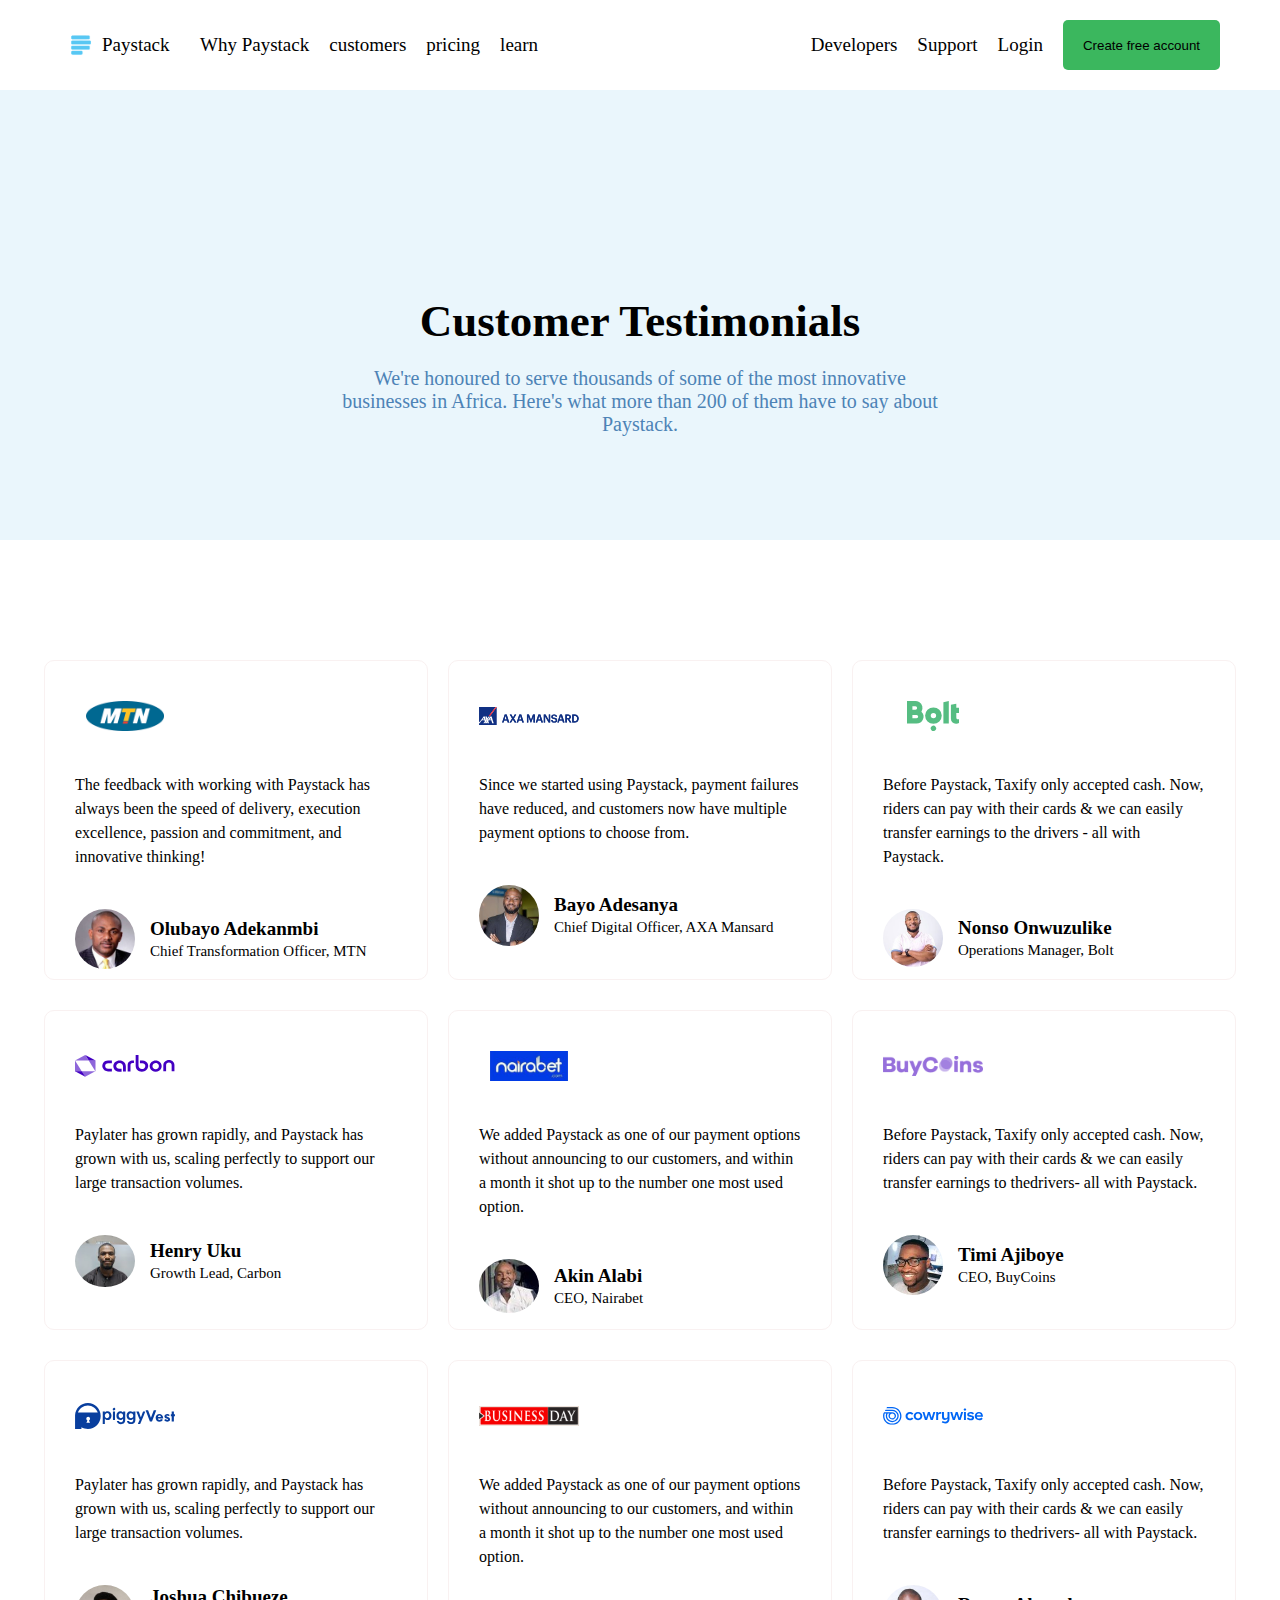
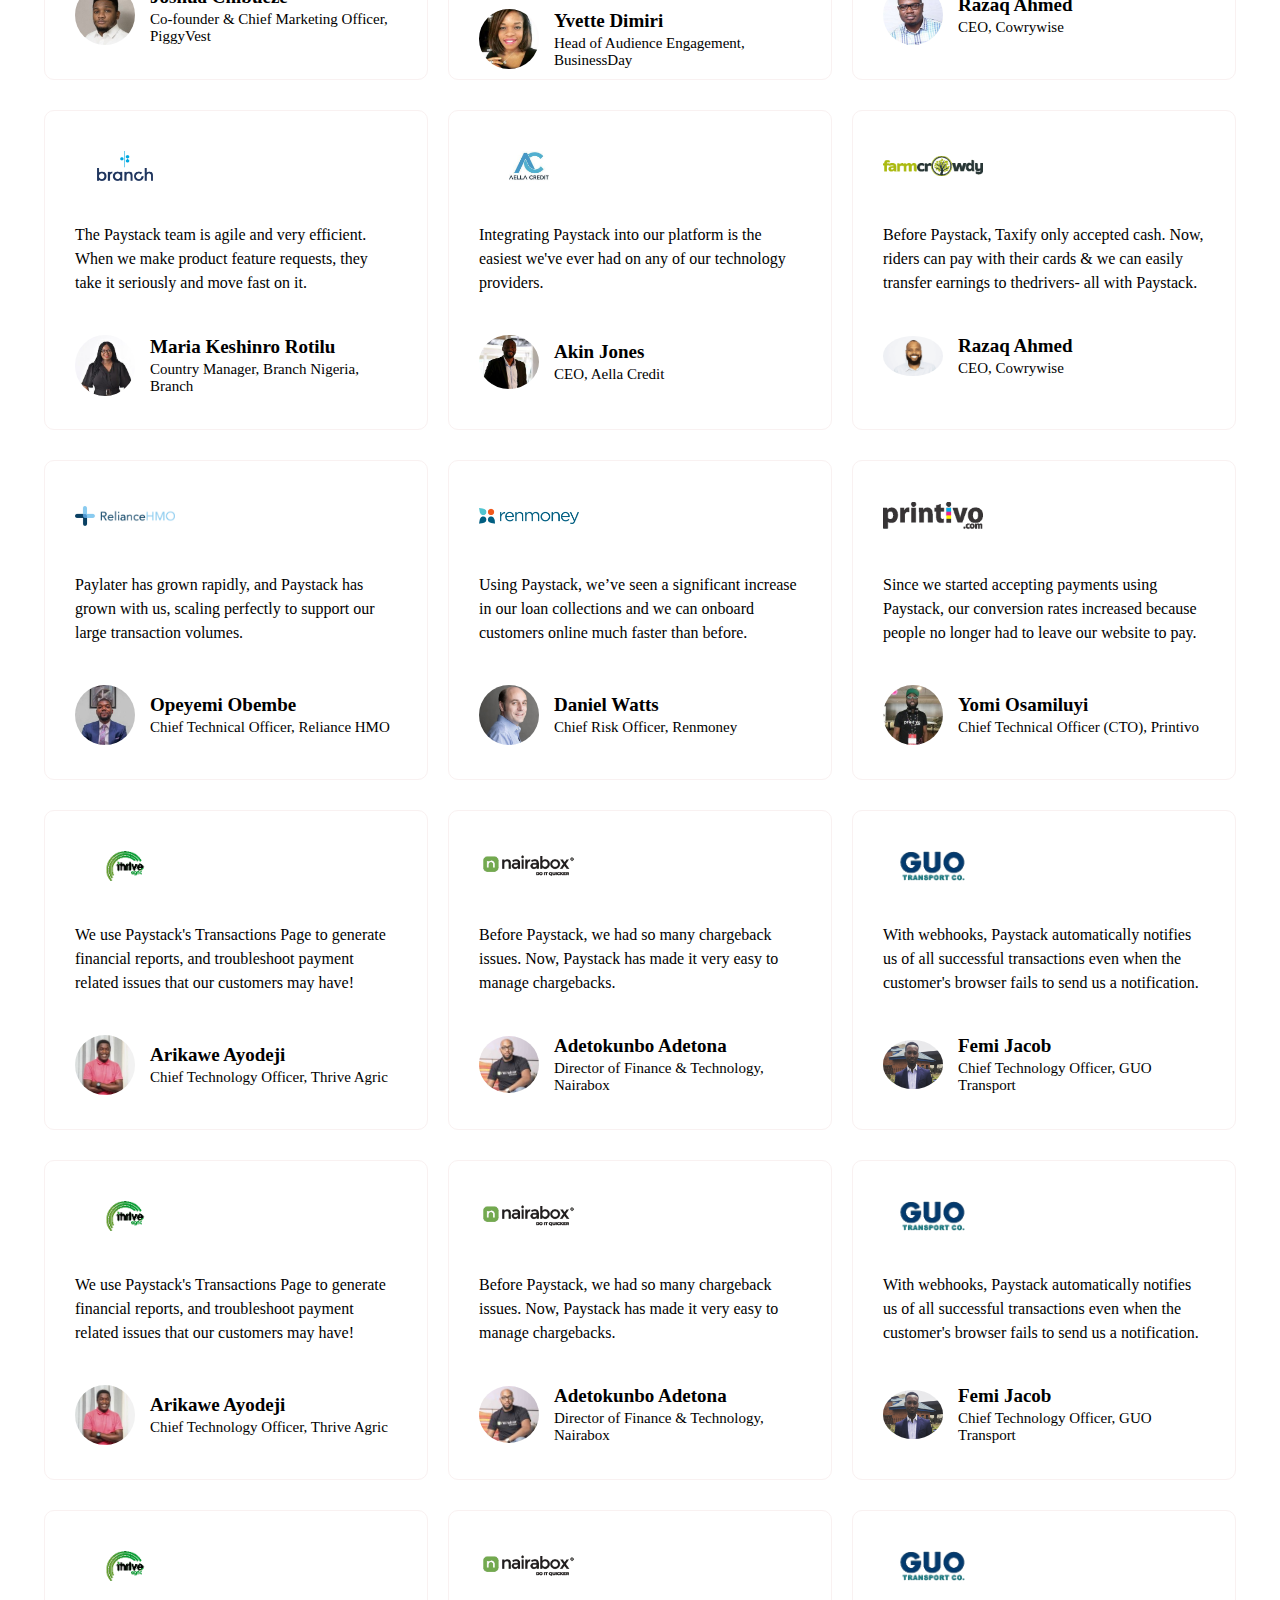
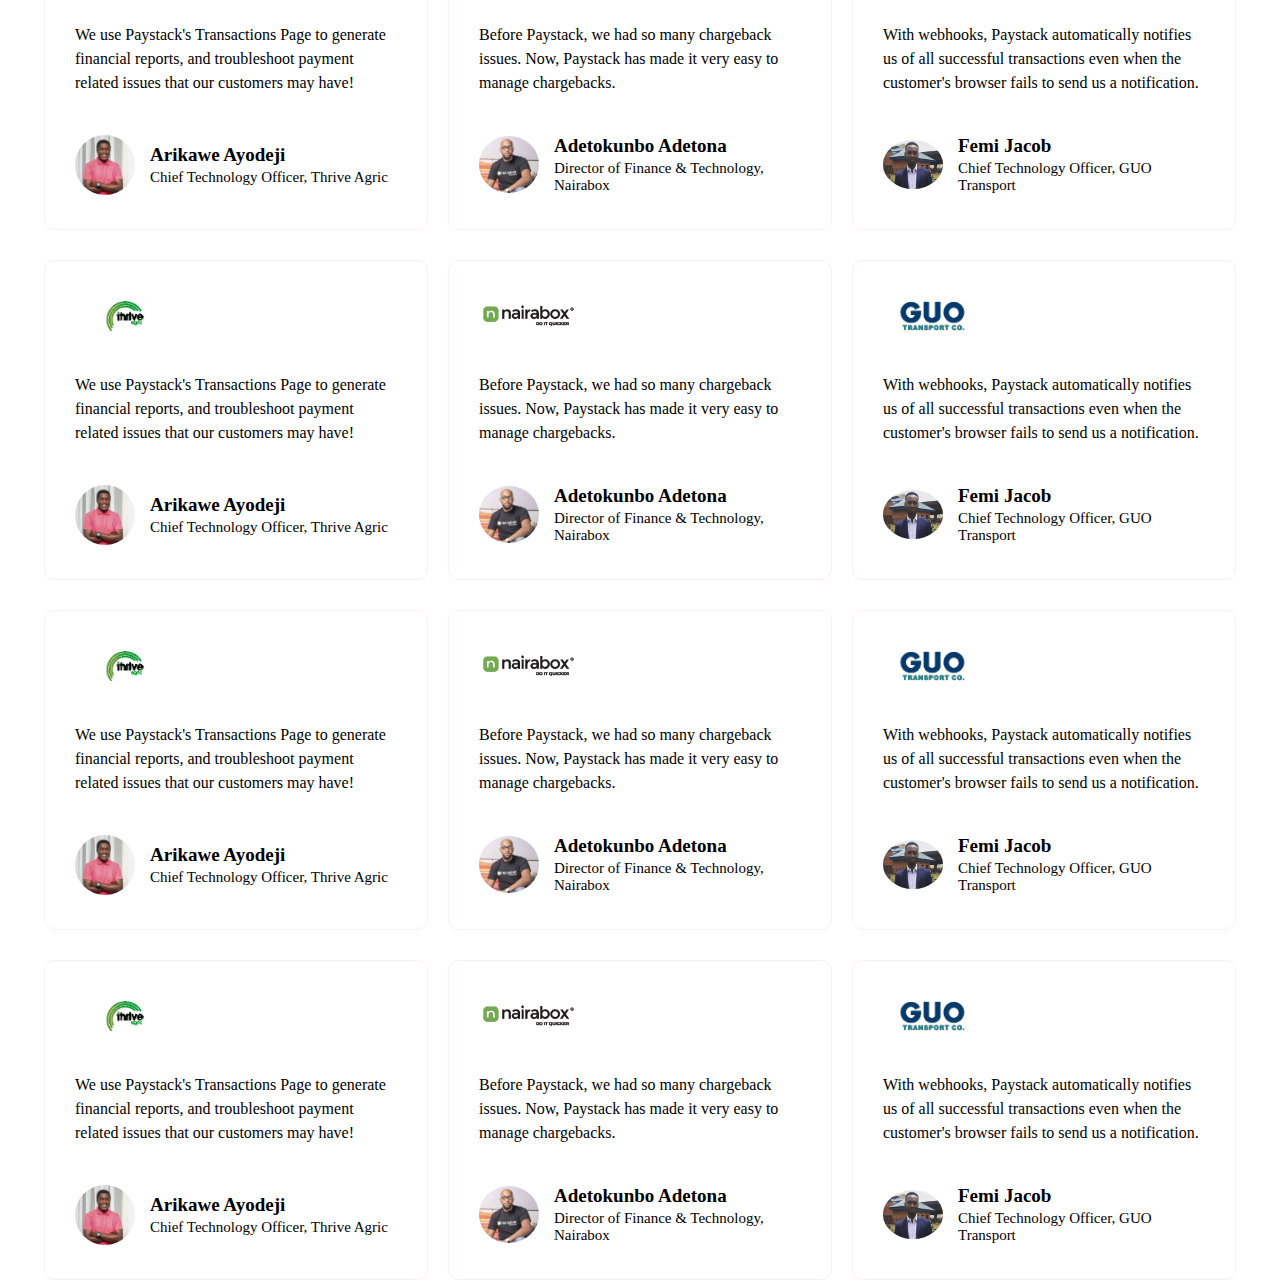
==== commit 3d3d71c2: "initial commit" ====
--- a/customers.html
+++ b/customers.html
@@ -8,528 +8,524 @@
     <link rel="stylesheet" href="./styles/customers.css">
 </head>
 <body>
-    <!--nav section-->
-    <section class="nav">
-        <!--logo-->
-        <figure class="logo-figure">
-           <a><img src="./image/paystacklogo.png"></a>
-        </figure>
-        <ul class="ul-one">
-            <li class="nav-li"><a href="./index.html">Paystack</a></li>
-        </ul>
-        <div class="nav-div">
-        <ul class="ul-two">    
-            <li class="nav-li"><a href="#">Why Paystack</a></li>
-            <li class="nav-li"><a href="./customers.html">Customers</a></li>
-            <li class="nav-li"><a href="#">Pricing</a></li>
-            <li class="nav-li"><a href="#">Learn</a></li>
-        </ul>
-        <ul class="ul-three">
-            <li class="nav-li"><a href="#">Developers</a></li>
-            <li class="nav-li"><a href="#">Support</a></li>
-            <li class="nav-li"><a href="#">Login</a></li>
-            <li><button class="btn">Create a new account</button></li>
-        </ul>
-    </div>
+   <div class="nav">
+    <section class="nav-1">
+    <figure class="paystack">
+       <a href="#" ><img class="paystack-logo" src="./image/paystacklogo.png">Paystack</a>
+    </figure > 
+        <a href="#"><li></li>Why Paystack</a>
+        <a href="#"><li></li>customers</a>
+        <a href="#"><li></li>pricing</a>
+        <a href="#"><li></li>learn</a>
     </section>
-    <!--customer-->
-    <section class="customer">
-        <div>
-        <h2>Customer Testimoinals</h2>
-        <article class="honoured">
-            We're honoured to serve thousands of some of the most innovative businesses in Africa. Here's what more than 200 of them have to say about Paystack.
-        </article>
-    </div>
-    </section>
-    <!--reviews 1-->
- <section class="all-reviews">
-
-    <section class="mtn-review">  
-        <div class="c-logo">
-            <img class="mtn-logo" data-src="https://assets.paystack.com/assets/img/logos/merchants/MTN-Colored.svg" alt="MTN" src="https://assets.paystack.com/assets/img/logos/merchants/MTN-Colored.svg">  
-        </div>
-        <article>
+
+    <section class="nav-2">
+        <a href="#"><li></li>Developers</a>
+        <a href="#"><li></li>Support</a>
+        <a href="#"><li></li>Login</a>
+        <button class="btn">Create free account</button>
+    </section> 
+   </div>
+   
+   <div class="testimonials">
+     <article>
+        <h2 class="customer-testimonials">Customer Testimonials</h2>
+     <span> We're honoured to serve thousands of some of the most innovative businesses in Africa. Here's what more than 200 of them have to say about Paystack.</span>
+    </article>
+   </div>
+
+            <!--reviews row 1-->
+            
+   <div class="review">
+
+   <section class="reviews">
+        <figure class="logo-fig"><img class="logo" src="./image/mtn-logo.png"></figure>
+        <article class="review-article">
             The feedback with working with Paystack has always been the speed of delivery, execution excellence, passion and commitment, and innovative thinking!
         </article>
-        <div class="mtn-div">
-            <img class="mtn-author" data-src="https://assets.paystack.com/ assets/img/testimonial-authors/_300x300_crop_center-center_60_line/Olubayo-Adekanmbi.jpg" data-srcset="https://assets.paystack.com/ assets/img/testimonial-authors/_300x300_crop_center-center_60_line/Olubayo-Adekanmbi.jpg 300w" alt="Olubayo Adekanmbi" srcset="https://assets.paystack.com/ assets/img/testimonial-authors/_300x300_crop_center-center_60_line/Olubayo-Adekanmbi.jpg 300w" src="https://assets.paystack.com/ assets/img/testimonial-authors/_300x300_crop_center-center_60_line/Olubayo-Adekanmbi.jpg">
-           <article class="olubayo">
-            <span class="cto-mtn">Olubayo Adekanmbi</span><br>
-            Chief Transformation Officer, MTN
-            </article>  
+        <section class="profile">
+            <img class="profile-img"src="./image/mtn-image.jpg" alt="mtn-image">
+            <article class="profile-article">
+                Olubayo Adekanmbi
+               <span class="office">Chief Transformation Officer, MTN</span> 
+            </article>
+        </section>
+   </section>
+
+   <section class="reviews">
+    <figure class="logo-fig"><img class="logo" src="./image/mansard.svg"></figure>
+    <article class="review-article">
+        Since we started using Paystack, payment failures have reduced, and customers now have multiple payment options to choose from.
+    </article>
+    <section class="profile">
+        <img class="profile-img" src="./image/mansard-officer.jpg" alt="mtn-image">
+        <article class="profile-article">
+            Bayo Adesanya
+           <span class="office">Chief Digital Officer, AXA Mansard</span> 
+        </article>
+    </section>
+     </section>
+
+     <section class="reviews">
+        <figure class="logo-fig"><img class="logo" src="./image/bolt.svg"></figure>
+        <article class="review-article">
+            Before Paystack, Taxify only accepted cash. Now, riders can pay with their cards & we can easily transfer earnings to the drivers - all with Paystack.
+        </article>
+        <section class="profile">
+            <img class="profile-img" src="./image/bolt-image.jpg" alt="bolt-image">
+            <article class="profile-article">
+                Nonso Onwuzulike
+               <span class="office">Operations Manager, Bolt</span> 
+            </article>
+        </section>
+         </section> 
         </div>
+
+         <!--review row 2-->
+         <div class="review">
+
+            <section class="reviews">
+                 <figure class="logo-fig"><img class="logo" src="./image/carbon-.svg"></figure>
+                 <article class="review-article">
+                    Paylater has grown rapidly, and Paystack has grown with us, scaling perfectly to support our large transaction volumes.
+                 </article>
+                 <section class="profile">
+                     <img class="profile-img" src="./image/carbon-img.jpg" alt="mtn-image">
+                     <article class="profile-article">
+                        Henry Uku
+                        <span class="office">Growth Lead, Carbon</span> 
+                     </article>
+                 </section>
+            </section>
+         
+            <section class="reviews">
+             <figure class="logo-fig"><img class="logo" src="./image/nairabet.jpg"></figure>
+             <article class="review-article">
+                We added Paystack as one of our payment options without announcing to our customers, and within a month it shot up to the number one most used option.
+             </article>
+             <section class="profile">
+                 <img class="profile-img" src="./image/nairabet-img.jpg" alt="mtn-image">
+                 <article class="profile-article">
+                    Akin Alabi
+                    <span class="office">CEO, Nairabet</span> 
+                 </article>
+             </section>
+              </section>
+         
+              <section class="reviews">
+                 <figure class="logo-fig"><img class="logo" src="./image/buycoins.png"></figure>
+                 <article class="review-article">
+              Before Paystack, Taxify only accepted cash. Now, riders can pay with their cards & we can easily transfer earnings to thedrivers- all with Paystack.
+                 </article>
+                 <section class="profile">
+                 <img class="profile-img" src="./image/buycoins-img.jpg" alt="bolt-image">
+                 <article class="profile-article">
+                Timi Ajiboye
+               <span class="office">CEO, BuyCoins</span> 
+             </article>
+           </section>
+         </section> 
+       </div>
+         <!--piggyvest-->
+         <div class="review">
+
+            <section class="reviews">
+                 <figure class="logo-fig"><img class="logo" src="./image/piggyvest-light.svg"></figure>
+                 <article class="review-article">
+                    Paylater has grown rapidly, and Paystack has grown with us, scaling perfectly to support our large transaction volumes.
+                 </article>
+                 <section class="profile">
+                     <img class="profile-img" src="./image/piggyvest-img.jpeg" alt="piggyvest-image">
+                     <article class="profile-article">
+                        Joshua Chibueze
+                        <span class="office">Co-founder & Chief Marketing Officer, PiggyVest</span> 
+                     </article>
+                 </section>
+            </section>
+         <!--Business Day-->
+            <section class="reviews">
+             <figure class="logo-fig"><img class="logo" src="./image/businessday.png"></figure>
+             <article class="review-article">
+                We added Paystack as one of our payment options without announcing to our customers, and within a month it shot up to the number one most used option.
+             </article>
+             <section class="profile">
+                 <img class="profile-img" src="./image/businessday-img.jpg" alt="businessday-img">
+                 <article class="profile-article">
+                    Yvette Dimiri
+                    <span class="office">Head of Audience Engagement, BusinessDay</span> 
+                 </article>
+             </section>
+              </section>
+         <!--cowrywise-->
+              <section class="reviews">
+                 <figure class="logo-fig"><img class="logo" src="./image/Cowrywise-default.svg"></figure>
+                 <article class="review-article">
+              Before Paystack, Taxify only accepted cash. Now, riders can pay with their cards & we can easily transfer earnings to thedrivers- all with Paystack.
+                 </article>
+                 <section class="profile">
+                 <img class="profile-img" src="./image/cowrywise-img.jpg" alt="cowrywise-image">
+                 <article class="profile-article">
+                Razaq Ahmed
+               <span class="office">CEO, Cowrywise</span> 
+             </article>
+           </section>
+         </section> 
+       </div>
+       <div class="review">
+            <!--Branch-->
+        <section class="reviews">
+             <figure class="logo-fig"><img class="logo" src="./image/branch.png"></figure>
+             <article class="review-article">
+                The Paystack team is agile and very efficient. When we make product feature requests, they take it seriously and move fast on it.
+             </article>
+             <section class="profile">
+                 <img class="profile-img" src="./image/branch-img.jpg" alt="branch-image">
+                 <article class="profile-article">      
+                Maria Keshinro Rotilu
+                    <span class="office">Country Manager, Branch Nigeria, Branch</span> 
+                 </article>
+             </section>
         </section>
-        <!--review 2-->
-        <section class="mtn-review">  
-            <div class="c-logo" >
-                <img class="mtn-logo" data-src="https://assets.paystack.com/assets/img/logos/merchants/Axa-mansard-Colored.svg" alt="AXA Mansard" src="https://assets.paystack.com/assets/img/logos/merchants/Axa-mansard-Colored.svg">
-            </div>
-            <article>
-                Since we started using Paystack, payment failures have reduced, and customers now have multiple payment options to choose from.
-            </article>
-            <div class="mtn-div">
-            <img class="mtn-author" data-src="https://assets.paystack.com/ assets/img/testimonial-authors/_187x190_crop_center-center_line/rsz_bayo-compressor.jpg" data-srcset="https://assets.paystack.com/ assets/img/testimonial-authors/_187x190_crop_center-center_line/rsz_bayo-compressor.jpg 187w" alt="Bayo Adesanya" srcset="https://assets.paystack.com/ assets/img/testimonial-authors/_187x190_crop_center-center_line/rsz_bayo-compressor.jpg 187w" src="https://assets.paystack.com/ assets/img/testimonial-authors/_187x190_crop_center-center_line/rsz_bayo-compressor.jpg">
-               <article class="olubayo">
-                <span class="cto-mtn">Bayo Adesanya</span><br>
-                Chief Digital Officer, AXA Mansard
-                </article>  
-            </div>
-            </section>
-            <!--review 3-->
-            <section class="mtn-review">  
-                <div class="c-logo">
-                    <img class="mtn-logo" data-src="https://assets.paystack.com/assets/img/logos/merchants/Bolt-Colour_200304_153001.svg" alt="Bolt" src="https://assets.paystack.com/assets/img/logos/merchants/Bolt-Colour_200304_153001.svg">  
-                    </div>
-                <article>
-                    Before Paystack, Taxify only accepted cash. Now, riders can pay with their cards & we can easily transfer earnings to the drivers - all with Paystack.
-                </article>
-                <div class="mtn-div">
-                    <img class="mtn-author" data-src="https://assets.paystack.com/ assets/img/testimonial-authors/_197x190_crop_center-center_line/rsz_nonso-taxify-compressor.jpg" data-srcset="https://assets.paystack.com/ assets/img/testimonial-authors/_197x190_crop_center-center_line/rsz_nonso-taxify-compressor.jpg 197w" alt="Nonso Onwuzulike" srcset="https://assets.paystack.com/ assets/img/testimonial-authors/_197x190_crop_center-center_line/rsz_nonso-taxify-compressor.jpg 197w" src="https://assets.paystack.com/ assets/img/testimonial-authors/_197x190_crop_center-center_line/rsz_nonso-taxify-compressor.jpg">
-
-                   <article class="olubayo">
-                    <span class="cto-mtn">Nonso Onwuzulike</span><br>
-                    Operations Manager, Bolt
-                    </article>  
-                </div>
-                </section>
+     <!--Aeela-->
+        <section class="reviews">
+         <figure class="logo-fig"><img class="logo" src="./image/aellacredit.jpg"></figure>
+         <article class="review-article">
+            Integrating Paystack into our platform is the easiest we've ever had on any of our technology providers.
+         </article>
+         <section class="profile">
+             <img class="profile-img" src="./image/aella-img.jpg" alt="aella-img">
+             <article class="profile-article">
+                Akin Jones
+                <span class="office">CEO, Aella Credit</span> 
+             </article>
+         </section>
           </section>
-                <!--review 4-->
-        <section class="all-reviews">
-            <section class="mtn-review">  
-                <div class="c-logo">
-                    <img class="mtn-logo" data-src="https://assets.paystack.com/assets/img/logos/merchants/carbon-normal.svg" alt="Carbon" src="https://assets.paystack.com/assets/img/logos/merchants/carbon-normal.svg">  
-                </div>
-                <article>
-                    Paylater has grown rapidly, and Paystack has grown with us, scaling perfectly to support our large transaction volumes.
-                </article>
-                <div class="mtn-div">
-                    <img class="mtn-author" data-src="https://assets.paystack.com/ assets/img/testimonial-authors/_147x128_crop_center-center_line/rsz_00000portrait_00000_burst20180823152129161-compressor.jpg" data-srcset="https://assets.paystack.com/ assets/img/testimonial-authors/_147x128_crop_center-center_line/rsz_00000portrait_00000_burst20180823152129161-compressor.jpg 147w" alt="Henry Uku" srcset="https://assets.paystack.com/ assets/img/testimonial-authors/_147x128_crop_center-center_line/rsz_00000portrait_00000_burst20180823152129161-compressor.jpg 147w" src="https://assets.paystack.com/ assets/img/testimonial-authors/_147x128_crop_center-center_line/rsz_00000portrait_00000_burst20180823152129161-compressor.jpg">
-
-                   <article class="olubayo">
-                    <span class="cto-mtn">Henry Uku</span><br>
-                    Growth Lead, Carbon
-                    </article>  
-                </div>
-                </section>
-                <!--review 5-->
-                <section class="mtn-review">  
-                    <div class="c-logo">
-                        <img class="mtn-logo" data-src="https://assets.paystack.com/assets/img/logos/merchants/_200x76_crop_center-center_line/rsz_nairabet.jpg" data-sizes="100vw" data-srcset="https://assets.paystack.com/assets/img/logos/merchants/_200x76_crop_center-center_line/rsz_nairabet.jpg 200w" alt="Nairabet" sizes="100vw" srcset="https://assets.paystack.com/assets/img/logos/merchants/_200x76_crop_center-center_line/rsz_nairabet.jpg 200w" src="https://assets.paystack.com/assets/img/logos/merchants/_200x76_crop_center-center_line/rsz_nairabet.jpg">
-
-                    </div>
-                    <article>
-                        We added Paystack as one of our payment options without announcing to our customers, and within a month it shot up to the number one most used option.
-                    </article>
-                    <div class="mtn-div">
-                        <img class="mtn-author" data-src="https://assets.paystack.com/ assets/img/testimonial-authors/_72x65_crop_center-center_line/rsz_1aalabi.jpg" data-srcset="https://assets.paystack.com/ assets/img/testimonial-authors/_72x65_crop_center-center_line/rsz_1aalabi.jpg 72w" alt="Akin Alabi" srcset="https://assets.paystack.com/ assets/img/testimonial-authors/_72x65_crop_center-center_line/rsz_1aalabi.jpg 72w" src="https://assets.paystack.com/ assets/img/testimonial-authors/_72x65_crop_center-center_line/rsz_1aalabi.jpg">
-    
-                       <article class="olubayo">
-                        <span class="cto-mtn">Akin Alabi</span><br>
-                        Growth Lead, Carbon
-                        </article>  
-                    </div>
-                    </section>
-                    <!--review 6-->
-                    <section class="mtn-review">  
-                        <div class="c-logo">
-                            <img class="mtn-logo" data-src="https://assets.paystack.com/assets/img/logos/merchants/_254x51_crop_center-center_line/buycoins-logo-resized.png" data-sizes="100vw" data-srcset="https://assets.paystack.com/assets/img/logos/merchants/_254x51_crop_center-center_line/buycoins-logo-resized.png 254w" alt="BuyCoins" sizes="100vw" srcset="https://assets.paystack.com/assets/img/logos/merchants/_254x51_crop_center-center_line/buycoins-logo-resized.png 254w" src="https://assets.paystack.com/assets/img/logos/merchants/_254x51_crop_center-center_line/buycoins-logo-resized.png">
-                        </div>
-                        <article>
-                            Paystack’s BVN & Bank Account Look-Up features help us carry out seamless and useful KYC that's invaluable to our business.
-                        </article>
-                        <div class="mtn-div">
-                            <img class="mtn-author" data-src="https://assets.paystack.com/ assets/img/testimonial-authors/_100x100_crop_center-center_line/rsz_7uzeswed_400x400_1-compressor_180824_150343.jpg" data-srcset="https://assets.paystack.com/ assets/img/testimonial-authors/_100x100_crop_center-center_line/rsz_7uzeswed_400x400_1-compressor_180824_150343.jpg 100w" alt="Timi Ajiboye" srcset="https://assets.paystack.com/ assets/img/testimonial-authors/_100x100_crop_center-center_line/rsz_7uzeswed_400x400_1-compressor_180824_150343.jpg 100w" src="https://assets.paystack.com/ assets/img/testimonial-authors/_100x100_crop_center-center_line/rsz_7uzeswed_400x400_1-compressor_180824_150343.jpg">
-                           <article class="olubayo">
-                            <span class="cto-mtn">Timi Ajiboye</span><br>
-                            CEO, BuyCoins
-                            </article>  
-                        </div>
-                        </section>
+     <!--Farmcrowdy-->
+          <section class="reviews">
+             <figure class="logo-fig"><img class="logo" src="./image/farm.png"></figure>
+             <article class="review-article">
+          Before Paystack, Taxify only accepted cash. Now, riders can pay with their cards & we can easily transfer earnings to thedrivers- all with Paystack.
+             </article>
+             <section class="profile">
+             <img class="profile-img" src="./image/farm-image.png">
+             <article class="profile-article">
+            Razaq Ahmed
+           <span class="office">CEO, Cowrywise</span> 
+         </article>
+       </section>
+     </section> 
+   </div>
+      <!--Reliance-->
+      <div class="review">
+
+        <section class="reviews">
+             <figure class="logo-fig"><img class="logo" src="./image/reliancehmo.png"></figure>
+             <article class="review-article">
+                Paylater has grown rapidly, and Paystack has grown with us, scaling perfectly to support our large transaction volumes.
+             </article>
+             <section class="profile">
+                 <img class="profile-img" src="./image/reliance-img.jpg" alt="piggyvest-image">
+                 <article class="profile-article">
+                    Opeyemi Obembe                  
+                    <span class="office">Chief Technical Officer, Reliance HMO</span> 
+                 </article>
+             </section>
         </section>
-        <section class="all-reviews">
-            <!--Review 7-->
-            <section class="mtn-review">  
-                <div class="c-logo">
-                    <img class="mtn-logo" data-src="https://assets.paystack.com/assets/img/logos/merchants/piggyvest-light.svg" alt="PiggyVest" src="https://assets.paystack.com/assets/img/logos/merchants/piggyvest-light.svg">        
-                    </div>
-                <article>
-                    Paylater has grown rapidly, and Paystack has grown with us, scaling perfectly to support our large transaction volumes.
-                </article>
-                <div class="mtn-div">
-                    <img class="mtn-author" data-src="https://assets.paystack.com/ assets/img/testimonial-authors/_200x200_crop_center-center_line/josh.jpeg" data-srcset="https://assets.paystack.com/ assets/img/testimonial-authors/_200x200_crop_center-center_line/josh.jpeg 200w" alt="Joshua Chibueze" srcset="https://assets.paystack.com/ assets/img/testimonial-authors/_200x200_crop_center-center_line/josh.jpeg 200w" src="https://assets.paystack.com/ assets/img/testimonial-authors/_200x200_crop_center-center_line/josh.jpeg">
-
-                   <article class="olubayo">
-                    <span class="cto-mtn">Joshua Chibueze</span><br>
-                    Co-founder & Chief Marketing Officer, PiggyVest
-                    </article>  
-                </div>
-                </section>
-                <!--review 8-->
-                <section class="mtn-review">  
-                    <div class="c-logo">
-                        <img class="mtn-logo" data-src="https://assets.paystack.com/assets/img/logos/merchants/_300x62_crop_center-center_60_line/rsz_businessdaylogo_1-compressor.png" data-sizes="100vw" data-srcset="https://assets.paystack.com/assets/img/logos/merchants/_300x62_crop_center-center_60_line/rsz_businessdaylogo_1-compressor.png 300w" alt="BusinessDay" sizes="100vw" srcset="https://assets.paystack.com/assets/img/logos/merchants/_300x62_crop_center-center_60_line/rsz_businessdaylogo_1-compressor.png 300w" src="https://assets.paystack.com/assets/img/logos/merchants/_300x62_crop_center-center_60_line/rsz_businessdaylogo_1-compressor.png">
-                        </div>
-                    <article>
-                        We're building a dominant online presence with over 10,000 subscribers already, and Paystack's recurring billing feature makes this possible and easy.
-                    </article>
-                    <div class="mtn-div">
-                        <img class="mtn-author" data-src="https://assets.paystack.com/ assets/img/testimonial-authors/_190x190_crop_center-center_line/rsz_yvette-dimiri_businessday-compressor.jpg" data-srcset="https://assets.paystack.com/ assets/img/testimonial-authors/_190x190_crop_center-center_line/rsz_yvette-dimiri_businessday-compressor.jpg 190w" alt="Yvette Dimiri" srcset="https://assets.paystack.com/ assets/img/testimonial-authors/_190x190_crop_center-center_line/rsz_yvette-dimiri_businessday-compressor.jpg 190w" src="https://assets.paystack.com/ assets/img/testimonial-authors/_190x190_crop_center-center_line/rsz_yvette-dimiri_businessday-compressor.jpg">
-    
-                       <article class="olubayo">
-                        <span class="cto-mtn">Yvette Dimiri </span><br>
-                        Head of Audience Engagement, BusinessDay
-                        </article>  
-                    </div>
-                    </section>
-                    <!--review 9-->
-                    <section class="mtn-review">  
-                        <div class="c-logo">
-                            <img class="mtn-logo" data-src="https://assets.paystack.com/assets/img/logos/merchants/Cowrywise-default.svg" alt="Cowrywise" src="https://assets.paystack.com/assets/img/logos/merchants/Cowrywise-default.svg">  
-                        </div>
-                        <article>
-                            Paystack’s collection is so seamless that we don't think about the process anymore. Customers can reliably make savings at any time they want!
-                        </article>
-                        <div class="mtn-div">
-                            <img class="mtn-author" data-src="https://assets.paystack.com/ assets/img/testimonial-authors/_190x190_crop_center-center_line/rsz_razaq_ahmed_cowrywise-compressor.jpg" data-srcset="https://assets.paystack.com/ assets/img/testimonial-authors/_190x190_crop_center-center_line/rsz_razaq_ahmed_cowrywise-compressor.jpg 190w" alt="Razaq Ahmed" srcset="https://assets.paystack.com/ assets/img/testimonial-authors/_190x190_crop_center-center_line/rsz_razaq_ahmed_cowrywise-compressor.jpg 190w" src="https://assets.paystack.com/ assets/img/testimonial-authors/_190x190_crop_center-center_line/rsz_razaq_ahmed_cowrywise-compressor.jpg">
-                           <article class="olubayo">
-                            <span class="cto-mtn"> Razaq Ahmed</span><br>
-                            CEO, Cowrywise
-
-                            </article>  
-                        </div>
-                        </section>
-        </section>
-       
-        </section>
-            <section class="all-reviews">
-                    <!--Review 10-->
-        <section class="mtn-review">  
-            <div class="c-logo">
-                <img class="mtn-logo" data-src="https://assets.paystack.com/assets/img/logos/merchants/_400x218_crop_center-center_82_line/Blue-Logo-Clear-Background-1.png" data-sizes="100vw" data-srcset="https://assets.paystack.com/assets/img/logos/merchants/_400x218_crop_center-center_82_line/Blue-Logo-Clear-Background-1.png 400w, https://assets.paystack.com/assets/img/logos/merchants/_300x164_crop_center-center_60_line/Blue-Logo-Clear-Background-1.png 300w" alt="Branch" sizes="100vw" srcset="https://assets.paystack.com/assets/img/logos/merchants/_400x218_crop_center-center_82_line/Blue-Logo-Clear-Background-1.png 400w, https://assets.paystack.com/assets/img/logos/merchants/_300x164_crop_center-center_60_line/Blue-Logo-Clear-Background-1.png 300w" src="https://assets.paystack.com/assets/img/logos/merchants/_400x218_crop_center-center_82_line/Blue-Logo-Clear-Background-1.png">
-                </div>
-
-            <article>
-               The Paystack team is agile and very efficient. When we make product feature requests, they take it seriously and move fast on it.
-            </article>
-            <div class="mtn-div">
-                <img class="mtn-author" data-src="https://assets.paystack.com/ assets/img/testimonial-authors/_187x190_crop_center-center_line/rsz_maria-rotilu_branch-compressor.jpg" data-srcset="https://assets.paystack.com/ assets/img/testimonial-authors/_187x190_crop_center-center_line/rsz_maria-rotilu_branch-compressor.jpg 187w" alt="Maria Keshinro Rotilu" srcset="https://assets.paystack.com/ assets/img/testimonial-authors/_187x190_crop_center-center_line/rsz_maria-rotilu_branch-compressor.jpg 187w" src="https://assets.paystack.com/ assets/img/testimonial-authors/_187x190_crop_center-center_line/rsz_maria-rotilu_branch-compressor.jpg">
-
-            <article class="olubayo">
-                <span class="cto-mtn">Maria Keshinro Rotilu</span><br>
-                Country Manager, Branch Nigeria, Branch
-                </article>  
-            </div>
+     <!--Ren-money-->
+        <section class="reviews">
+         <figure class="logo-fig"><img class="logo" src="./image/renmoney-logo.png"></figure>
+         <article class="review-article">
+            Using Paystack, we’ve seen a significant increase in our loan collections and we can onboard customers online much faster than before.
+         </article>
+         <section class="profile">
+             <img class="profile-img" src="./image/ren-img.png" alt="businessday-img">
+             <article class="profile-article">
+                Daniel Watts
+
+                <span class="office">Chief Risk Officer, Renmoney</span> 
+             </article>
          </section>
-    <!--review 11-->
-    <section class="mtn-review">  
-        <div class="c-logo">
-            <div class="c-logo">
-                <img class=" u-lazyload--is-done" data-src="https://assets.paystack.com/assets/img/logos/merchants/_150x115_crop_center-center_line/rsz_aella_logo.jpg" data-sizes="100vw" data-srcset="https://assets.paystack.com/assets/img/logos/merchants/_150x115_crop_center-center_line/rsz_aella_logo.jpg 150w" alt="Aella Credit" sizes="100vw" srcset="https://assets.paystack.com/assets/img/logos/merchants/_150x115_crop_center-center_line/rsz_aella_logo.jpg 150w" src="https://assets.paystack.com/assets/img/logos/merchants/_150x115_crop_center-center_line/rsz_aella_logo.jpg">
-
+          </section>
+     <!--Printivo-->
+          <section class="reviews">
+             <figure class="logo-fig"><img class="logo" src="./image/printivo.png"></figure>
+             <article class="review-article">
+                Since we started accepting payments using Paystack, our conversion rates increased because people no longer had to leave our website to pay.
+             </article>
+             <section class="profile">
+             <img class="profile-img" src="./image/print-img.jpg" alt="cowrywise-image">
+             <article class="profile-article">
+                Yomi Osamiluyi
+           <span class="office">Chief Technical Officer (CTO), Printivo</span> 
+         </article>
+       </section>
+     </section> 
+   </div>
+   <div class="review" >
+        <!--Thrive-->
+    <section class="reviews">
+         <figure class="logo-fig"><img class="logo" src="./image/thrive.png"></figure>
+         <article class="review-article">
+            We use Paystack's Transactions Page to generate financial reports, and troubleshoot payment related issues that our customers may have!
+         </article>
+         <section class="profile">
+             <img class="profile-img" src="./image/thrive-img.jpeg" alt="branch-image">
+             <article class="profile-article">      
+           Arikawe Ayodeji
+                <span class="office">Chief Technology Officer, Thrive Agric</span> 
+             </article>
+         </section>
+    </section>
+ <!--Naira-box-->
+    <section class="reviews">
+     <figure class="logo-fig"><img class="logo" src="./image/nairabox.png"></figure>
+     <article class="review-article">
+        Before Paystack, we had so many chargeback issues. Now, Paystack has made it very easy to manage chargebacks.
+     </article>
+     <section class="profile">
+         <img class="profile-img" src="./image/nairab-img.jpg" alt="nairabox-img">
+         <article class="profile-article">
+            Adetokunbo Adetona
+            <span class="office">Director of Finance & Technology, Nairabox</span> 
+         </article>
+     </section>
+      </section>
+ <!--Guo-->
+      <section class="reviews">
+         <figure class="logo-fig"><img class="logo" src="./image/guo.png"></figure>
+         <article class="review-article">
+            With webhooks, Paystack automatically notifies us of all successful transactions even when the customer's browser fails to send us a notification.
+         </article>
+         <section class="profile">
+         <img class="profile-img" src="./image/GUO-img.png" alt="guo-image">
+         <article class="profile-article">
+            Femi Jacob
+       <span class="office">Chief Technology Officer, GUO Transport</span> 
+     </article>
+   </section>
+ </section> 
 </div>
-            </div>
-        <article>
-            Integrating Paystack into our platform is the easiest we've ever had on any of our technology providers.
-        </article>
-        <div class="mtn-div">
-            <img class="mtn-author" data-src="https://assets.paystack.com/ assets/img/testimonial-authors/_210x189_crop_center-center_line/rsz_akin1-min_1-compressor.jpg" data-srcset="https://assets.paystack.com/ assets/img/testimonial-authors/_210x189_crop_center-center_line/rsz_akin1-min_1-compressor.jpg 210w" alt="Akin Jones" srcset="https://assets.paystack.com/ assets/img/testimonial-authors/_210x189_crop_center-center_line/rsz_akin1-min_1-compressor.jpg 210w" src="https://assets.paystack.com/ assets/img/testimonial-authors/_210x189_crop_center-center_line/rsz_akin1-min_1-compressor.jpg">
-
-           <article class="olubayo">
-            <span class="cto-mtn">Akin Jones </span><br>
-            CEO, Aella Credit
-            </article>  
-        </div>
-        </section>
-        <!--review 12-->
-        <section class="mtn-review">  
-            <div class="c-logo">
-                <img class="mtn-logo" data-src="https://assets.paystack.com/assets/img/logos/merchants/_300x62_crop_center-center_60_line/rsz_farmcrowdy-logo_2-compressor.png" data-sizes="100vw" data-srcset="https://assets.paystack.com/assets/img/logos/merchants/_300x62_crop_center-center_60_line/rsz_farmcrowdy-logo_2-compressor.png 300w" alt="Farmcrowdy" sizes="100vw" srcset="https://assets.paystack.com/assets/img/logos/merchants/_300x62_crop_center-center_60_line/rsz_farmcrowdy-logo_2-compressor.png 300w" src="https://assets.paystack.com/assets/img/logos/merchants/_300x62_crop_center-center_60_line/rsz_farmcrowdy-logo_2-compressor.png">
-            </div>
-            <article>
-                Paystack's Transaction Exports feature helps us easily reconcile the amounts customers pay us with what we actually have in the bank.
-            </article>
-            <div class="mtn-div">
-                <img class="mtn-author" data-src="https://assets.paystack.com/ assets/img/testimonial-authors/_285x190_crop_center-center_line/rsz_1femi-owoeye-farmcrowdy-compressor.png" data-srcset="https://assets.paystack.com/ assets/img/testimonial-authors/_285x190_crop_center-center_line/rsz_1femi-owoeye-farmcrowdy-compressor.png 285w" alt="Oluwafemi Owoeye" srcset="https://assets.paystack.com/ assets/img/testimonial-authors/_285x190_crop_center-center_line/rsz_1femi-owoeye-farmcrowdy-compressor.png 285w" src="https://assets.paystack.com/ assets/img/testimonial-authors/_285x190_crop_center-center_line/rsz_1femi-owoeye-farmcrowdy-compressor.png">
-               <article class="olubayo">
-                <span class="cto-mtn">Timi Ajiboye</span><br>
-                CEO, BuyCoins
-                </article>  
-            </div>
-            </section>
-        </section>
-        <section class="all-reviews">
-            <!--Review 13-->
-<section class="mtn-review">  
-    <div class="c-logo">
-        <img class="mtn-logo" data-src="https://assets.paystack.com/assets/img/logos/merchants/_400x218_crop_center-center_82_line/Blue-Logo-Clear-Background-1.png" data-sizes="100vw" data-srcset="https://assets.paystack.com/assets/img/logos/merchants/_400x218_crop_center-center_82_line/Blue-Logo-Clear-Background-1.png 400w, https://assets.paystack.com/assets/img/logos/merchants/_300x164_crop_center-center_60_line/Blue-Logo-Clear-Background-1.png 300w" alt="Branch" sizes="100vw" srcset="https://assets.paystack.com/assets/img/logos/merchants/_400x218_crop_center-center_82_line/Blue-Logo-Clear-Background-1.png 400w, https://assets.paystack.com/assets/img/logos/merchants/_300x164_crop_center-center_60_line/Blue-Logo-Clear-Background-1.png 300w" src="https://assets.paystack.com/assets/img/logos/merchants/_400x218_crop_center-center_82_line/Blue-Logo-Clear-Background-1.png">
-        </div>
-
-    <article>
-       The Paystack team is agile and very efficient. When we make product feature requests, they take it seriously and move fast on it.
-    </article>
-    <div class="mtn-div">
-        <img class="mtn-author" data-src="https://assets.paystack.com/ assets/img/testimonial-authors/_187x190_crop_center-center_line/rsz_maria-rotilu_branch-compressor.jpg" data-srcset="https://assets.paystack.com/ assets/img/testimonial-authors/_187x190_crop_center-center_line/rsz_maria-rotilu_branch-compressor.jpg 187w" alt="Maria Keshinro Rotilu" srcset="https://assets.paystack.com/ assets/img/testimonial-authors/_187x190_crop_center-center_line/rsz_maria-rotilu_branch-compressor.jpg 187w" src="https://assets.paystack.com/ assets/img/testimonial-authors/_187x190_crop_center-center_line/rsz_maria-rotilu_branch-compressor.jpg">
-
-    <article class="olubayo">
-        <span class="cto-mtn">Maria Keshinro Rotilu</span><br>
-        Country Manager, Branch Nigeria, Branch
-        </article>  
-    </div>
+<div class="review" >
+    <!--Thrive-->
+<section class="reviews">
+     <figure class="logo-fig"><img class="logo" src="./image/thrive.png"></figure>
+     <article class="review-article">
+        We use Paystack's Transactions Page to generate financial reports, and troubleshoot payment related issues that our customers may have!
+     </article>
+     <section class="profile">
+         <img class="profile-img" src="./image/thrive-img.jpeg" alt="branch-image">
+         <article class="profile-article">      
+       Arikawe Ayodeji
+            <span class="office">Chief Technology Officer, Thrive Agric</span> 
+         </article>
+     </section>
+</section>
+<!--Naira-box-->
+<section class="reviews">
+ <figure class="logo-fig"><img class="logo" src="./image/nairabox.png"></figure>
+ <article class="review-article">
+    Before Paystack, we had so many chargeback issues. Now, Paystack has made it very easy to manage chargebacks.
+ </article>
+ <section class="profile">
+     <img class="profile-img" src="./image/nairab-img.jpg" alt="nairabox-img">
+     <article class="profile-article">
+        Adetokunbo Adetona
+        <span class="office">Director of Finance & Technology, Nairabox</span> 
+     </article>
  </section>
-<!--review 14-->
-<section class="mtn-review">  
-<div class="c-logo">
-    <img class="mtn-logo" data-src="https://assets.paystack.com/assets/img/logos/merchants/_300x62_crop_center-center_60_line/rsz_businessdaylogo_1-compressor.png" data-sizes="100vw" data-srcset="https://assets.paystack.com/assets/img/logos/merchants/_300x62_crop_center-center_60_line/rsz_businessdaylogo_1-compressor.png 300w" alt="BusinessDay" sizes="100vw" srcset="https://assets.paystack.com/assets/img/logos/merchants/_300x62_crop_center-center_60_line/rsz_businessdaylogo_1-compressor.png 300w" src="https://assets.paystack.com/assets/img/logos/merchants/_300x62_crop_center-center_60_line/rsz_businessdaylogo_1-compressor.png">
-    </div>
-<article>
-    Integrating Paystack into our platform is the easiest we've ever had on any of our technology providers.
-</article>
-<div class="mtn-div">
-    <img class="mtn-author" data-src="https://assets.paystack.com/ assets/img/testimonial-authors/_210x189_crop_center-center_line/rsz_akin1-min_1-compressor.jpg" data-srcset="https://assets.paystack.com/ assets/img/testimonial-authors/_210x189_crop_center-center_line/rsz_akin1-min_1-compressor.jpg 210w" alt="Akin Jones" srcset="https://assets.paystack.com/ assets/img/testimonial-authors/_210x189_crop_center-center_line/rsz_akin1-min_1-compressor.jpg 210w" src="https://assets.paystack.com/ assets/img/testimonial-authors/_210x189_crop_center-center_line/rsz_akin1-min_1-compressor.jpg">
-
-   <article class="olubayo">
-    <span class="cto-mtn">Akin Jones </span><br>
-    CEO, Aella Credit
-    </article>  
+  </section>
+<!--Guo-->
+  <section class="reviews">
+     <figure class="logo-fig"><img class="logo" src="./image/guo.png"></figure>
+     <article class="review-article">
+        With webhooks, Paystack automatically notifies us of all successful transactions even when the customer's browser fails to send us a notification.
+     </article>
+     <section class="profile">
+     <img class="profile-img" src="./image/GUO-img.png" alt="guo-image">
+     <article class="profile-article">
+        Femi Jacob
+   <span class="office">Chief Technology Officer, GUO Transport</span> 
+ </article>
+</section>
+</section> 
 </div>
-</section>
-<!--review 15-->
-<section class="mtn-review">  
-    <div class="c-logo">
-        <img class="mtn-logo" data-src="https://assets.paystack.com/assets/img/logos/merchants/_300x62_crop_center-center_60_line/rsz_farmcrowdy-logo_2-compressor.png" data-sizes="100vw" data-srcset="https://assets.paystack.com/assets/img/logos/merchants/_300x62_crop_center-center_60_line/rsz_farmcrowdy-logo_2-compressor.png 300w" alt="Farmcrowdy" sizes="100vw" srcset="https://assets.paystack.com/assets/img/logos/merchants/_300x62_crop_center-center_60_line/rsz_farmcrowdy-logo_2-compressor.png 300w" src="https://assets.paystack.com/assets/img/logos/merchants/_300x62_crop_center-center_60_line/rsz_farmcrowdy-logo_2-compressor.png">
-    </div>
-    <article>
-        Paystack's Transaction Exports feature helps us easily reconcile the amounts customers pay us with what we actually have in the bank.
-    </article>
-    <div class="mtn-div">
-        <img class="mtn-author" data-src="https://assets.paystack.com/ assets/img/testimonial-authors/_285x190_crop_center-center_line/rsz_1femi-owoeye-farmcrowdy-compressor.png" data-srcset="https://assets.paystack.com/ assets/img/testimonial-authors/_285x190_crop_center-center_line/rsz_1femi-owoeye-farmcrowdy-compressor.png 285w" alt="Oluwafemi Owoeye" srcset="https://assets.paystack.com/ assets/img/testimonial-authors/_285x190_crop_center-center_line/rsz_1femi-owoeye-farmcrowdy-compressor.png 285w" src="https://assets.paystack.com/ assets/img/testimonial-authors/_285x190_crop_center-center_line/rsz_1femi-owoeye-farmcrowdy-compressor.png">
-       <article class="olubayo">
-        <span class="cto-mtn">Timi Ajiboye</span><br>
-        CEO, BuyCoins
-        </article>  
-    </div>
-    </section>
-</section>
-<section class="all-reviews">
-    <!--Review 16-->
-<section class="mtn-review">  
-<div class="c-logo">
-<img class="mtn-logo" data-src="https://assets.paystack.com/assets/img/logos/merchants/_400x218_crop_center-center_82_line/Blue-Logo-Clear-Background-1.png" data-sizes="100vw" data-srcset="https://assets.paystack.com/assets/img/logos/merchants/_400x218_crop_center-center_82_line/Blue-Logo-Clear-Background-1.png 400w, https://assets.paystack.com/assets/img/logos/merchants/_300x164_crop_center-center_60_line/Blue-Logo-Clear-Background-1.png 300w" alt="Branch" sizes="100vw" srcset="https://assets.paystack.com/assets/img/logos/merchants/_400x218_crop_center-center_82_line/Blue-Logo-Clear-Background-1.png 400w, https://assets.paystack.com/assets/img/logos/merchants/_300x164_crop_center-center_60_line/Blue-Logo-Clear-Background-1.png 300w" src="https://assets.paystack.com/assets/img/logos/merchants/_400x218_crop_center-center_82_line/Blue-Logo-Clear-Background-1.png">
+<div class="review" >
+    <!--Thrive-->
+<section class="reviews">
+     <figure class="logo-fig"><img class="logo" src="./image/thrive.png"></figure>
+     <article class="review-article">
+        We use Paystack's Transactions Page to generate financial reports, and troubleshoot payment related issues that our customers may have!
+     </article>
+     <section class="profile">
+         <img class="profile-img" src="./image/thrive-img.jpeg" alt="branch-image">
+         <article class="profile-article">      
+       Arikawe Ayodeji
+            <span class="office">Chief Technology Officer, Thrive Agric</span> 
+         </article>
+     </section>
+</section>
+<!--Naira-box-->
+<section class="reviews">
+ <figure class="logo-fig"><img class="logo" src="./image/nairabox.png"></figure>
+ <article class="review-article">
+    Before Paystack, we had so many chargeback issues. Now, Paystack has made it very easy to manage chargebacks.
+ </article>
+ <section class="profile">
+     <img class="profile-img" src="./image/nairab-img.jpg" alt="nairabox-img">
+     <article class="profile-article">
+        Adetokunbo Adetona
+        <span class="office">Director of Finance & Technology, Nairabox</span> 
+     </article>
+ </section>
+  </section>
+<!--Guo-->
+  <section class="reviews">
+     <figure class="logo-fig"><img class="logo" src="./image/guo.png"></figure>
+     <article class="review-article">
+        With webhooks, Paystack automatically notifies us of all successful transactions even when the customer's browser fails to send us a notification.
+     </article>
+     <section class="profile">
+     <img class="profile-img" src="./image/GUO-img.png" alt="guo-image">
+     <article class="profile-article">
+        Femi Jacob
+   <span class="office">Chief Technology Officer, GUO Transport</span> 
+ </article>
+</section>
+</section> 
 </div>
-
-<article>
-The Paystack team is agile and very efficient. When we make product feature requests, they take it seriously and move fast on it.
-</article>
-<div class="mtn-div">
-<img class="mtn-author" data-src="https://assets.paystack.com/ assets/img/testimonial-authors/_187x190_crop_center-center_line/rsz_maria-rotilu_branch-compressor.jpg" data-srcset="https://assets.paystack.com/ assets/img/testimonial-authors/_187x190_crop_center-center_line/rsz_maria-rotilu_branch-compressor.jpg 187w" alt="Maria Keshinro Rotilu" srcset="https://assets.paystack.com/ assets/img/testimonial-authors/_187x190_crop_center-center_line/rsz_maria-rotilu_branch-compressor.jpg 187w" src="https://assets.paystack.com/ assets/img/testimonial-authors/_187x190_crop_center-center_line/rsz_maria-rotilu_branch-compressor.jpg">
-
-<article class="olubayo">
-<span class="cto-mtn">Maria Keshinro Rotilu</span><br>
-Country Manager, Branch Nigeria, Branch
-</article>  
+<div class="review" >
+    <!--Thrive-->
+<section class="reviews">
+     <figure class="logo-fig"><img class="logo" src="./image/thrive.png"></figure>
+     <article class="review-article">
+        We use Paystack's Transactions Page to generate financial reports, and troubleshoot payment related issues that our customers may have!
+     </article>
+     <section class="profile">
+         <img class="profile-img" src="./image/thrive-img.jpeg" alt="branch-image">
+         <article class="profile-article">      
+       Arikawe Ayodeji
+            <span class="office">Chief Technology Officer, Thrive Agric</span> 
+         </article>
+     </section>
+</section>
+<!--Naira-box-->
+<section class="reviews">
+ <figure class="logo-fig"><img class="logo" src="./image/nairabox.png"></figure>
+ <article class="review-article">
+    Before Paystack, we had so many chargeback issues. Now, Paystack has made it very easy to manage chargebacks.
+ </article>
+ <section class="profile">
+     <img class="profile-img" src="./image/nairab-img.jpg" alt="nairabox-img">
+     <article class="profile-article">
+        Adetokunbo Adetona
+        <span class="office">Director of Finance & Technology, Nairabox</span> 
+     </article>
+ </section>
+  </section>
+<!--Guo-->
+  <section class="reviews">
+     <figure class="logo-fig"><img class="logo" src="./image/guo.png"></figure>
+     <article class="review-article">
+        With webhooks, Paystack automatically notifies us of all successful transactions even when the customer's browser fails to send us a notification.
+     </article>
+     <section class="profile">
+     <img class="profile-img" src="./image/GUO-img.png" alt="guo-image">
+     <article class="profile-article">
+        Femi Jacob
+   <span class="office">Chief Technology Officer, GUO Transport</span> 
+ </article>
+</section>
+</section> 
 </div>
-</section>
-<!--review 17-->
-<section class="mtn-review">  
-<div class="c-logo">
-<img class="mtn-logo" data-src="https://assets.paystack.com/assets/img/logos/merchants/_300x62_crop_center-center_60_line/rsz_businessdaylogo_1-compressor.png" data-sizes="100vw" data-srcset="https://assets.paystack.com/assets/img/logos/merchants/_300x62_crop_center-center_60_line/rsz_businessdaylogo_1-compressor.png 300w" alt="BusinessDay" sizes="100vw" srcset="https://assets.paystack.com/assets/img/logos/merchants/_300x62_crop_center-center_60_line/rsz_businessdaylogo_1-compressor.png 300w" src="https://assets.paystack.com/assets/img/logos/merchants/_300x62_crop_center-center_60_line/rsz_businessdaylogo_1-compressor.png">
+<div class="review" >
+    <!--Thrive-->
+<section class="reviews">
+     <figure class="logo-fig"><img class="logo" src="./image/thrive.png"></figure>
+     <article class="review-article">
+        We use Paystack's Transactions Page to generate financial reports, and troubleshoot payment related issues that our customers may have!
+     </article>
+     <section class="profile">
+         <img class="profile-img" src="./image/thrive-img.jpeg" alt="branch-image">
+         <article class="profile-article">      
+       Arikawe Ayodeji
+            <span class="office">Chief Technology Officer, Thrive Agric</span> 
+         </article>
+     </section>
+</section>
+<!--Naira-box-->
+<section class="reviews">
+ <figure class="logo-fig"><img class="logo" src="./image/nairabox.png"></figure>
+ <article class="review-article">
+    Before Paystack, we had so many chargeback issues. Now, Paystack has made it very easy to manage chargebacks.
+ </article>
+ <section class="profile">
+     <img class="profile-img" src="./image/nairab-img.jpg" alt="nairabox-img">
+     <article class="profile-article">
+        Adetokunbo Adetona
+        <span class="office">Director of Finance & Technology, Nairabox</span> 
+     </article>
+ </section>
+  </section>
+<!--Guo-->
+  <section class="reviews">
+     <figure class="logo-fig"><img class="logo" src="./image/guo.png"></figure>
+     <article class="review-article">
+        With webhooks, Paystack automatically notifies us of all successful transactions even when the customer's browser fails to send us a notification.
+     </article>
+     <section class="profile">
+     <img class="profile-img" src="./image/GUO-img.png" alt="guo-image">
+     <article class="profile-article">
+        Femi Jacob
+   <span class="office">Chief Technology Officer, GUO Transport</span> 
+ </article>
+</section>
+</section> 
 </div>
-<article>
-Integrating Paystack into our platform is the easiest we've ever had on any of our technology providers.
-</article>
-<div class="mtn-div">
-<img class="mtn-author" data-src="https://assets.paystack.com/ assets/img/testimonial-authors/_210x189_crop_center-center_line/rsz_akin1-min_1-compressor.jpg" data-srcset="https://assets.paystack.com/ assets/img/testimonial-authors/_210x189_crop_center-center_line/rsz_akin1-min_1-compressor.jpg 210w" alt="Akin Jones" srcset="https://assets.paystack.com/ assets/img/testimonial-authors/_210x189_crop_center-center_line/rsz_akin1-min_1-compressor.jpg 210w" src="https://assets.paystack.com/ assets/img/testimonial-authors/_210x189_crop_center-center_line/rsz_akin1-min_1-compressor.jpg">
-
-<article class="olubayo">
-<span class="cto-mtn">Akin Jones </span><br>
-CEO, Aella Credit
-</article>  
+<div class="review" >
+    <!--Thrive-->
+<section class="reviews">
+     <figure class="logo-fig"><img class="logo" src="./image/thrive.png"></figure>
+     <article class="review-article">
+        We use Paystack's Transactions Page to generate financial reports, and troubleshoot payment related issues that our customers may have!
+     </article>
+     <section class="profile">
+         <img class="profile-img" src="./image/thrive-img.jpeg" alt="branch-image">
+         <article class="profile-article">      
+       Arikawe Ayodeji
+            <span class="office">Chief Technology Officer, Thrive Agric</span> 
+         </article>
+     </section>
+</section>
+<!--Naira-box-->
+<section class="reviews">
+ <figure class="logo-fig"><img class="logo" src="./image/nairabox.png"></figure>
+ <article class="review-article">
+    Before Paystack, we had so many chargeback issues. Now, Paystack has made it very easy to manage chargebacks.
+ </article>
+ <section class="profile">
+     <img class="profile-img" src="./image/nairab-img.jpg" alt="nairabox-img">
+     <article class="profile-article">
+        Adetokunbo Adetona
+        <span class="office">Director of Finance & Technology, Nairabox</span> 
+     </article>
+ </section>
+  </section>
+<!--Guo-->
+  <section class="reviews">
+     <figure class="logo-fig"><img class="logo" src="./image/guo.png"></figure>
+     <article class="review-article">
+        With webhooks, Paystack automatically notifies us of all successful transactions even when the customer's browser fails to send us a notification.
+     </article>
+     <section class="profile">
+     <img class="profile-img" src="./image/GUO-img.png" alt="guo-image">
+     <article class="profile-article">
+        Femi Jacob
+   <span class="office">Chief Technology Officer, GUO Transport</span> 
+ </article>
+</section>
+</section> 
 </div>
-</section>
-<!--review 18-->
-<section class="mtn-review">  
-<div class="c-logo">
-<img class="mtn-logo" data-src="https://assets.paystack.com/assets/img/logos/merchants/_300x62_crop_center-center_60_line/rsz_farmcrowdy-logo_2-compressor.png" data-sizes="100vw" data-srcset="https://assets.paystack.com/assets/img/logos/merchants/_300x62_crop_center-center_60_line/rsz_farmcrowdy-logo_2-compressor.png 300w" alt="Farmcrowdy" sizes="100vw" srcset="https://assets.paystack.com/assets/img/logos/merchants/_300x62_crop_center-center_60_line/rsz_farmcrowdy-logo_2-compressor.png 300w" src="https://assets.paystack.com/assets/img/logos/merchants/_300x62_crop_center-center_60_line/rsz_farmcrowdy-logo_2-compressor.png">
-</div>
-<article>
-Paystack's Transaction Exports feature helps us easily reconcile the amounts customers pay us with what we actually have in the bank.
-</article>
-<div class="mtn-div">
-<img class="mtn-author" data-src="https://assets.paystack.com/ assets/img/testimonial-authors/_285x190_crop_center-center_line/rsz_1femi-owoeye-farmcrowdy-compressor.png" data-srcset="https://assets.paystack.com/ assets/img/testimonial-authors/_285x190_crop_center-center_line/rsz_1femi-owoeye-farmcrowdy-compressor.png 285w" alt="Oluwafemi Owoeye" srcset="https://assets.paystack.com/ assets/img/testimonial-authors/_285x190_crop_center-center_line/rsz_1femi-owoeye-farmcrowdy-compressor.png 285w" src="https://assets.paystack.com/ assets/img/testimonial-authors/_285x190_crop_center-center_line/rsz_1femi-owoeye-farmcrowdy-compressor.png">
-<article class="olubayo">
-<span class="cto-mtn">Timi Ajiboye</span><br>
-CEO, BuyCoins
-</article>  
-</div>
-</section>
-</section>
-<section class="all-reviews">
-    <!--Review 19-->
-<section class="mtn-review">  
-<div class="c-logo">
-<img class="mtn-logo" data-src="https://assets.paystack.com/assets/img/logos/merchants/_400x218_crop_center-center_82_line/Blue-Logo-Clear-Background-1.png" data-sizes="100vw" data-srcset="https://assets.paystack.com/assets/img/logos/merchants/_400x218_crop_center-center_82_line/Blue-Logo-Clear-Background-1.png 400w, https://assets.paystack.com/assets/img/logos/merchants/_300x164_crop_center-center_60_line/Blue-Logo-Clear-Background-1.png 300w" alt="Branch" sizes="100vw" srcset="https://assets.paystack.com/assets/img/logos/merchants/_400x218_crop_center-center_82_line/Blue-Logo-Clear-Background-1.png 400w, https://assets.paystack.com/assets/img/logos/merchants/_300x164_crop_center-center_60_line/Blue-Logo-Clear-Background-1.png 300w" src="https://assets.paystack.com/assets/img/logos/merchants/_400x218_crop_center-center_82_line/Blue-Logo-Clear-Background-1.png">
-</div>
-
-<article>
-The Paystack team is agile and very efficient. When we make product feature requests, they take it seriously and move fast on it.
-</article>
-<div class="mtn-div">
-<img class="mtn-author" data-src="https://assets.paystack.com/ assets/img/testimonial-authors/_187x190_crop_center-center_line/rsz_maria-rotilu_branch-compressor.jpg" data-srcset="https://assets.paystack.com/ assets/img/testimonial-authors/_187x190_crop_center-center_line/rsz_maria-rotilu_branch-compressor.jpg 187w" alt="Maria Keshinro Rotilu" srcset="https://assets.paystack.com/ assets/img/testimonial-authors/_187x190_crop_center-center_line/rsz_maria-rotilu_branch-compressor.jpg 187w" src="https://assets.paystack.com/ assets/img/testimonial-authors/_187x190_crop_center-center_line/rsz_maria-rotilu_branch-compressor.jpg">
-
-<article class="olubayo">
-<span class="cto-mtn">Maria Keshinro Rotilu</span><br>
-Country Manager, Branch Nigeria, Branch
-</article>  
-</div>
-</section>
-<!--review 20-->
-<section class="mtn-review">  
-<div class="c-logo">
-<img class="mtn-logo" data-src="https://assets.paystack.com/assets/img/logos/merchants/_300x62_crop_center-center_60_line/rsz_businessdaylogo_1-compressor.png" data-sizes="100vw" data-srcset="https://assets.paystack.com/assets/img/logos/merchants/_300x62_crop_center-center_60_line/rsz_businessdaylogo_1-compressor.png 300w" alt="BusinessDay" sizes="100vw" srcset="https://assets.paystack.com/assets/img/logos/merchants/_300x62_crop_center-center_60_line/rsz_businessdaylogo_1-compressor.png 300w" src="https://assets.paystack.com/assets/img/logos/merchants/_300x62_crop_center-center_60_line/rsz_businessdaylogo_1-compressor.png">
-</div>
-<article>
-Integrating Paystack into our platform is the easiest we've ever had on any of our technology providers.
-</article>
-<div class="mtn-div">
-<img class="mtn-author" data-src="https://assets.paystack.com/ assets/img/testimonial-authors/_210x189_crop_center-center_line/rsz_akin1-min_1-compressor.jpg" data-srcset="https://assets.paystack.com/ assets/img/testimonial-authors/_210x189_crop_center-center_line/rsz_akin1-min_1-compressor.jpg 210w" alt="Akin Jones" srcset="https://assets.paystack.com/ assets/img/testimonial-authors/_210x189_crop_center-center_line/rsz_akin1-min_1-compressor.jpg 210w" src="https://assets.paystack.com/ assets/img/testimonial-authors/_210x189_crop_center-center_line/rsz_akin1-min_1-compressor.jpg">
-
-<article class="olubayo">
-<span class="cto-mtn">Akin Jones </span><br>
-CEO, Aella Credit
-</article>  
-</div>
-</section>
-<!--review 21-->
-<section class="mtn-review">  
-<div class="c-logo">
-<img class="mtn-logo" data-src="https://assets.paystack.com/assets/img/logos/merchants/_300x62_crop_center-center_60_line/rsz_farmcrowdy-logo_2-compressor.png" data-sizes="100vw" data-srcset="https://assets.paystack.com/assets/img/logos/merchants/_300x62_crop_center-center_60_line/rsz_farmcrowdy-logo_2-compressor.png 300w" alt="Farmcrowdy" sizes="100vw" srcset="https://assets.paystack.com/assets/img/logos/merchants/_300x62_crop_center-center_60_line/rsz_farmcrowdy-logo_2-compressor.png 300w" src="https://assets.paystack.com/assets/img/logos/merchants/_300x62_crop_center-center_60_line/rsz_farmcrowdy-logo_2-compressor.png">
-</div>
-<article>
-Paystack's Transaction Exports feature helps us easily reconcile the amounts customers pay us with what we actually have in the bank.
-</article>
-<div class="mtn-div">
-<img class="mtn-author" data-src="https://assets.paystack.com/ assets/img/testimonial-authors/_285x190_crop_center-center_line/rsz_1femi-owoeye-farmcrowdy-compressor.png" data-srcset="https://assets.paystack.com/ assets/img/testimonial-authors/_285x190_crop_center-center_line/rsz_1femi-owoeye-farmcrowdy-compressor.png 285w" alt="Oluwafemi Owoeye" srcset="https://assets.paystack.com/ assets/img/testimonial-authors/_285x190_crop_center-center_line/rsz_1femi-owoeye-farmcrowdy-compressor.png 285w" src="https://assets.paystack.com/ assets/img/testimonial-authors/_285x190_crop_center-center_line/rsz_1femi-owoeye-farmcrowdy-compressor.png">
-<article class="olubayo">
-<span class="cto-mtn">Timi Ajiboye</span><br>
-CEO, BuyCoins
-</article>  
-</div>
-</section>
-</section>
-<section class="all-reviews">
-    <!--Review 22-->
-<section class="mtn-review">  
-<div class="c-logo">
-<img class="mtn-logo" data-src="https://assets.paystack.com/assets/img/logos/merchants/_400x218_crop_center-center_82_line/Blue-Logo-Clear-Background-1.png" data-sizes="100vw" data-srcset="https://assets.paystack.com/assets/img/logos/merchants/_400x218_crop_center-center_82_line/Blue-Logo-Clear-Background-1.png 400w, https://assets.paystack.com/assets/img/logos/merchants/_300x164_crop_center-center_60_line/Blue-Logo-Clear-Background-1.png 300w" alt="Branch" sizes="100vw" srcset="https://assets.paystack.com/assets/img/logos/merchants/_400x218_crop_center-center_82_line/Blue-Logo-Clear-Background-1.png 400w, https://assets.paystack.com/assets/img/logos/merchants/_300x164_crop_center-center_60_line/Blue-Logo-Clear-Background-1.png 300w" src="https://assets.paystack.com/assets/img/logos/merchants/_400x218_crop_center-center_82_line/Blue-Logo-Clear-Background-1.png">
-</div>
-
-<article>
-The Paystack team is agile and very efficient. When we make product feature requests, they take it seriously and move fast on it.
-</article>
-<div class="mtn-div">
-<img class="mtn-author" data-src="https://assets.paystack.com/ assets/img/testimonial-authors/_187x190_crop_center-center_line/rsz_maria-rotilu_branch-compressor.jpg" data-srcset="https://assets.paystack.com/ assets/img/testimonial-authors/_187x190_crop_center-center_line/rsz_maria-rotilu_branch-compressor.jpg 187w" alt="Maria Keshinro Rotilu" srcset="https://assets.paystack.com/ assets/img/testimonial-authors/_187x190_crop_center-center_line/rsz_maria-rotilu_branch-compressor.jpg 187w" src="https://assets.paystack.com/ assets/img/testimonial-authors/_187x190_crop_center-center_line/rsz_maria-rotilu_branch-compressor.jpg">
-
-<article class="olubayo">
-<span class="cto-mtn">Maria Keshinro Rotilu</span><br>
-Country Manager, Branch Nigeria, Branch
-</article>  
-</div>
-</section>
-<!--review 23-->
-<section class="mtn-review">  
-<div class="c-logo">
-<img class="mtn-logo" data-src="https://assets.paystack.com/assets/img/logos/merchants/_300x62_crop_center-center_60_line/rsz_businessdaylogo_1-compressor.png" data-sizes="100vw" data-srcset="https://assets.paystack.com/assets/img/logos/merchants/_300x62_crop_center-center_60_line/rsz_businessdaylogo_1-compressor.png 300w" alt="BusinessDay" sizes="100vw" srcset="https://assets.paystack.com/assets/img/logos/merchants/_300x62_crop_center-center_60_line/rsz_businessdaylogo_1-compressor.png 300w" src="https://assets.paystack.com/assets/img/logos/merchants/_300x62_crop_center-center_60_line/rsz_businessdaylogo_1-compressor.png">
-</div>
-<article>
-Integrating Paystack into our platform is the easiest we've ever had on any of our technology providers.
-</article>
-<div class="mtn-div">
-<img class="mtn-author" data-src="https://assets.paystack.com/ assets/img/testimonial-authors/_210x189_crop_center-center_line/rsz_akin1-min_1-compressor.jpg" data-srcset="https://assets.paystack.com/ assets/img/testimonial-authors/_210x189_crop_center-center_line/rsz_akin1-min_1-compressor.jpg 210w" alt="Akin Jones" srcset="https://assets.paystack.com/ assets/img/testimonial-authors/_210x189_crop_center-center_line/rsz_akin1-min_1-compressor.jpg 210w" src="https://assets.paystack.com/ assets/img/testimonial-authors/_210x189_crop_center-center_line/rsz_akin1-min_1-compressor.jpg">
-
-<article class="olubayo">
-<span class="cto-mtn">Akin Jones </span><br>
-CEO, Aella Credit
-</article>  
-</div>
-</section>
-<!--review 24-->
-<section class="mtn-review">  
-<div class="c-logo">
-<img class="mtn-logo" data-src="https://assets.paystack.com/assets/img/logos/merchants/_300x62_crop_center-center_60_line/rsz_farmcrowdy-logo_2-compressor.png" data-sizes="100vw" data-srcset="https://assets.paystack.com/assets/img/logos/merchants/_300x62_crop_center-center_60_line/rsz_farmcrowdy-logo_2-compressor.png 300w" alt="Farmcrowdy" sizes="100vw" srcset="https://assets.paystack.com/assets/img/logos/merchants/_300x62_crop_center-center_60_line/rsz_farmcrowdy-logo_2-compressor.png 300w" src="https://assets.paystack.com/assets/img/logos/merchants/_300x62_crop_center-center_60_line/rsz_farmcrowdy-logo_2-compressor.png">
-</div>
-<article>
-Paystack's Transaction Exports feature helps us easily reconcile the amounts customers pay us with what we actually have in the bank.
-</article>
-<div class="mtn-div">
-<img class="mtn-author" data-src="https://assets.paystack.com/ assets/img/testimonial-authors/_285x190_crop_center-center_line/rsz_1femi-owoeye-farmcrowdy-compressor.png" data-srcset="https://assets.paystack.com/ assets/img/testimonial-authors/_285x190_crop_center-center_line/rsz_1femi-owoeye-farmcrowdy-compressor.png 285w" alt="Oluwafemi Owoeye" srcset="https://assets.paystack.com/ assets/img/testimonial-authors/_285x190_crop_center-center_line/rsz_1femi-owoeye-farmcrowdy-compressor.png 285w" src="https://assets.paystack.com/ assets/img/testimonial-authors/_285x190_crop_center-center_line/rsz_1femi-owoeye-farmcrowdy-compressor.png">
-<article class="olubayo">
-<span class="cto-mtn">Timi Ajiboye</span><br>
-CEO, BuyCoins
-</article>  
-</div>
-</section>
-</section>
-<section class="all-reviews">
-    <!--Review 25-->
-<section class="mtn-review">  
-<div class="c-logo">
-<img class="mtn-logo" data-src="https://assets.paystack.com/assets/img/logos/merchants/_400x218_crop_center-center_82_line/Blue-Logo-Clear-Background-1.png" data-sizes="100vw" data-srcset="https://assets.paystack.com/assets/img/logos/merchants/_400x218_crop_center-center_82_line/Blue-Logo-Clear-Background-1.png 400w, https://assets.paystack.com/assets/img/logos/merchants/_300x164_crop_center-center_60_line/Blue-Logo-Clear-Background-1.png 300w" alt="Branch" sizes="100vw" srcset="https://assets.paystack.com/assets/img/logos/merchants/_400x218_crop_center-center_82_line/Blue-Logo-Clear-Background-1.png 400w, https://assets.paystack.com/assets/img/logos/merchants/_300x164_crop_center-center_60_line/Blue-Logo-Clear-Background-1.png 300w" src="https://assets.paystack.com/assets/img/logos/merchants/_400x218_crop_center-center_82_line/Blue-Logo-Clear-Background-1.png">
-</div>
-
-<article>
-The Paystack team is agile and very efficient. When we make product feature requests, they take it seriously and move fast on it.
-</article>
-<div class="mtn-div">
-<img class="mtn-author" data-src="https://assets.paystack.com/ assets/img/testimonial-authors/_187x190_crop_center-center_line/rsz_maria-rotilu_branch-compressor.jpg" data-srcset="https://assets.paystack.com/ assets/img/testimonial-authors/_187x190_crop_center-center_line/rsz_maria-rotilu_branch-compressor.jpg 187w" alt="Maria Keshinro Rotilu" srcset="https://assets.paystack.com/ assets/img/testimonial-authors/_187x190_crop_center-center_line/rsz_maria-rotilu_branch-compressor.jpg 187w" src="https://assets.paystack.com/ assets/img/testimonial-authors/_187x190_crop_center-center_line/rsz_maria-rotilu_branch-compressor.jpg">
-
-<article class="olubayo">
-<span class="cto-mtn">Maria Keshinro Rotilu</span><br>
-Country Manager, Branch Nigeria, Branch
-</article>  
-</div>
-</section>
-<!--review 26-->
-<section class="mtn-review">  
-<div class="c-logo">
-<img class="mtn-logo" data-src="https://assets.paystack.com/assets/img/logos/merchants/_300x62_crop_center-center_60_line/rsz_businessdaylogo_1-compressor.png" data-sizes="100vw" data-srcset="https://assets.paystack.com/assets/img/logos/merchants/_300x62_crop_center-center_60_line/rsz_businessdaylogo_1-compressor.png 300w" alt="BusinessDay" sizes="100vw" srcset="https://assets.paystack.com/assets/img/logos/merchants/_300x62_crop_center-center_60_line/rsz_businessdaylogo_1-compressor.png 300w" src="https://assets.paystack.com/assets/img/logos/merchants/_300x62_crop_center-center_60_line/rsz_businessdaylogo_1-compressor.png">
-</div>
-<article>
-Integrating Paystack into our platform is the easiest we've ever had on any of our technology providers.
-</article>
-<div class="mtn-div">
-<img class="mtn-author" data-src="https://assets.paystack.com/ assets/img/testimonial-authors/_210x189_crop_center-center_line/rsz_akin1-min_1-compressor.jpg" data-srcset="https://assets.paystack.com/ assets/img/testimonial-authors/_210x189_crop_center-center_line/rsz_akin1-min_1-compressor.jpg 210w" alt="Akin Jones" srcset="https://assets.paystack.com/ assets/img/testimonial-authors/_210x189_crop_center-center_line/rsz_akin1-min_1-compressor.jpg 210w" src="https://assets.paystack.com/ assets/img/testimonial-authors/_210x189_crop_center-center_line/rsz_akin1-min_1-compressor.jpg">
-
-<article class="olubayo">
-<span class="cto-mtn">Akin Jones </span><br>
-CEO, Aella Credit
-</article>  
-</div>
-</section>
-<!--review 27-->
-<section class="mtn-review">  
-<div class="c-logo">
-<img class="mtn-logo" data-src="https://assets.paystack.com/assets/img/logos/merchants/_300x62_crop_center-center_60_line/rsz_farmcrowdy-logo_2-compressor.png" data-sizes="100vw" data-srcset="https://assets.paystack.com/assets/img/logos/merchants/_300x62_crop_center-center_60_line/rsz_farmcrowdy-logo_2-compressor.png 300w" alt="Farmcrowdy" sizes="100vw" srcset="https://assets.paystack.com/assets/img/logos/merchants/_300x62_crop_center-center_60_line/rsz_farmcrowdy-logo_2-compressor.png 300w" src="https://assets.paystack.com/assets/img/logos/merchants/_300x62_crop_center-center_60_line/rsz_farmcrowdy-logo_2-compressor.png">
-</div>
-<article>
-Paystack's Transaction Exports feature helps us easily reconcile the amounts customers pay us with what we actually have in the bank.
-</article>
-<div class="mtn-div">
-<img class="mtn-author" data-src="https://assets.paystack.com/ assets/img/testimonial-authors/_285x190_crop_center-center_line/rsz_1femi-owoeye-farmcrowdy-compressor.png" data-srcset="https://assets.paystack.com/ assets/img/testimonial-authors/_285x190_crop_center-center_line/rsz_1femi-owoeye-farmcrowdy-compressor.png 285w" alt="Oluwafemi Owoeye" srcset="https://assets.paystack.com/ assets/img/testimonial-authors/_285x190_crop_center-center_line/rsz_1femi-owoeye-farmcrowdy-compressor.png 285w" src="https://assets.paystack.com/ assets/img/testimonial-authors/_285x190_crop_center-center_line/rsz_1femi-owoeye-farmcrowdy-compressor.png">
-<article class="olubayo">
-<span class="cto-mtn">Timi Ajiboye</span><br>
-CEO, BuyCoins
-</article>  
-</div>
-</section>
-</section>
-        
-</body>
-</html>
-<!--media query
-used for page responsiveness
-@media to start a media query
-
-
-framepersecond
--->
-
+
+
+ </body>
+</html>--- a/styles/customers.css
+++ b/styles/customers.css
@@ -7,133 +7,157 @@
 html {
     font-size: 62.5%;
 }
-body{
+body {
+   
+}
+
+.nav {
+    display: flex;
     position: relative;
+    justify-content: space-between;
+    margin-top: 2rem;
+    margin-left: 6rem;
+    margin-right: 6rem;
+    position: relative;
+    padding-bottom: 2rem;
+   
 }
-.nav {
-    margin: 3rem 3rem;
+.paystack {
     display: flex;
-    position: sticky;
+}
+section .nav-1 {
+    position: fixed;
+    
+}
+ .nav .nav-1 {
+    display: flex;
+    align-items: center;
+    list-style: none;
+    gap: 2rem;
+    
+    
+}
+    .nav-1 .paystack {
+        max-width: 12rem;
+        
+    
+    }
+    .nav-1 .paystack .paystack-logo {
+        max-width: 35%;
+    }
+
+.nav .nav-1 a {
+    display: flex;
+    align-items: center;
+    text-decoration: none;
+    color: black;
+    font-size: 1.9rem;
+
     
 }
 
-.nav .ul-one {
+
+.nav .nav-2 {
+    display: flex;
+    align-items: center;
+    list-style: none;
+    gap: 2rem;
 
 }
-.nav .nav-div .ul-two {
-    display: flex;
-    gap: 2.5rem;
-    list-style: none;
+.nav .nav-2 a {
+    text-decoration: none;
+    color: black;
+    font-size: 1.9rem;
     
 }
-.nav .nav-div .ul-three {
+.btn {
+padding: 1rem 2rem;
+border-radius: .5rem;
+border: none;
+background-color: #3bb75e;
+height: 5rem;
+}
+.testimonials {
     display: flex;
-    gap: 2.5rem;
-    list-style: none;
+    flex-direction: column;
+    align-items: center;
+    justify-content: center;
+    padding-top: 10rem;
+    background-color: #eaf6fc;
+    height: 50vh;
+    margin-bottom: 12rem;
+   
+    
 }
-li {
-    list-style: none;
-    font-size: 1.7rem;
+.testimonials article {
+    display: flex;
+    flex-direction: column;
+    align-items: center;
+    justify-content: center;
+    max-width: 90rem;
+    font-size: 3rem;
+   
 }
-.nav .ul-one .nav-li a {
- text-decoration: none;
- color: black;
+.testimonials article span {
+    color: #4D83B6;
+    text-align: center;
+    font-size: 2rem;
+    max-width: 60rem;
+    padding-top: 2rem;
 }
-.nav .nav-div .ul-two .nav-li a {
-    text-decoration: none;
-    color: black;
-   }
-   .nav .nav-div .ul-three .nav-li a {
-    text-decoration: none;
-    color: black;
-   }
-   .nav .nav-div {
-    display: flex;
-    gap: 50rem;
-
-   }
-.nav .nav-div .ul-three .btn {
-    padding: 1rem 1rem;
-    border: none;
-    color: white;
-    background-color: #3bb75e;
-    border-radius: .5rem;
+.office {
+    max-width: 25rem;
 }
-.customer {
+.review {
     display: flex;
     align-items: center;
     justify-content: center;
-    max-width: 250rem;  
+    max-width: 100%;
+    margin-top: 3rem;
+    gap: 2rem;
+    
+
 }
-.customer div {
-    width: 35%;
+.reviews {
+    border: 1px solid #f9f1f1;
+    padding: 4rem 3rem;
+    max-width: 30%;
+    border-radius: 1rem;
+    height: 32rem;
+    
 }
-.customer div h2 {
-    font-weight: 800;
-    font-size: 3.5rem;
-    text-align: center;
-    margin-bottom: 2rem;
+.logo-fig {
+   max-width: 10rem;
+    padding-bottom: 4rem;
 }
-.customer .honoured {
-    font-size: 1.8rem;
-    text-align: center;
+.logo-fig .logo {
+    height: 3rem;
+    object-fit: contain;
+    width: 100%;
 }
-.mtn-review {
+.review-article {
+    padding-bottom: 4rem;
+    font-size: 1.6rem;
+    line-height: 2.4rem;
+}
+.profile {
+    display: flex;
+    align-items: center;
+    gap: 1.5rem;
+}
+.profile-img {
+    border-radius: 100%;
+    max-width: 6rem;
+}
+.profile-article {
     display: flex;
     flex-direction: column;
-    padding: 5rem 3.5rem;
-    border: 1px solid grey;
-    justify-content: center;
-    align-items: start;
-    width: 45rem;
-    max-height: 30rem;
-    border-radius: .5rem;
-   
-
-   
+    font-size: 1.9rem;
+    font-weight: 600;
+    gap: .3rem;
 }
-.mtn-review .c-logo {
-    padding-bottom: 2rem;
-   width: 20%;
-}
-.mtn-review .c-logo .mtn-logo
-{
-    
-   width: 100%;
-}
-.mtn-review article {
-    font-size: 1.6rem;
-    font-weight: 100;
-    padding-bottom: 2.5rem;
-    max-width: 100%;
-}
-.mtn-div {
-    display: flex;
-    justify-content: start;
-    align-items: start;
-    max-width: 32rem;
-    padding-top: 3rem;
-   
+.profile-article .office {
+    font-size: 1.5rem;
+    font-weight: 200;
 }
 
-.mtn-div .mtn-author {
-    border-radius: 100%;
-    max-width: 16%;
-    
-}
-.olubayo {
-    padding-left: 1rem;
-}
- .cto-mtn {
-    font-weight: 700;
-}
-.all-reviews {
-    display: flex;
-    gap: 2rem;
-    align-items: center;
-    justify-content: center;
-    padding-top: 4rem;
-    margin-left: 16rem;
-    margin-right: 16rem;
-   
-}
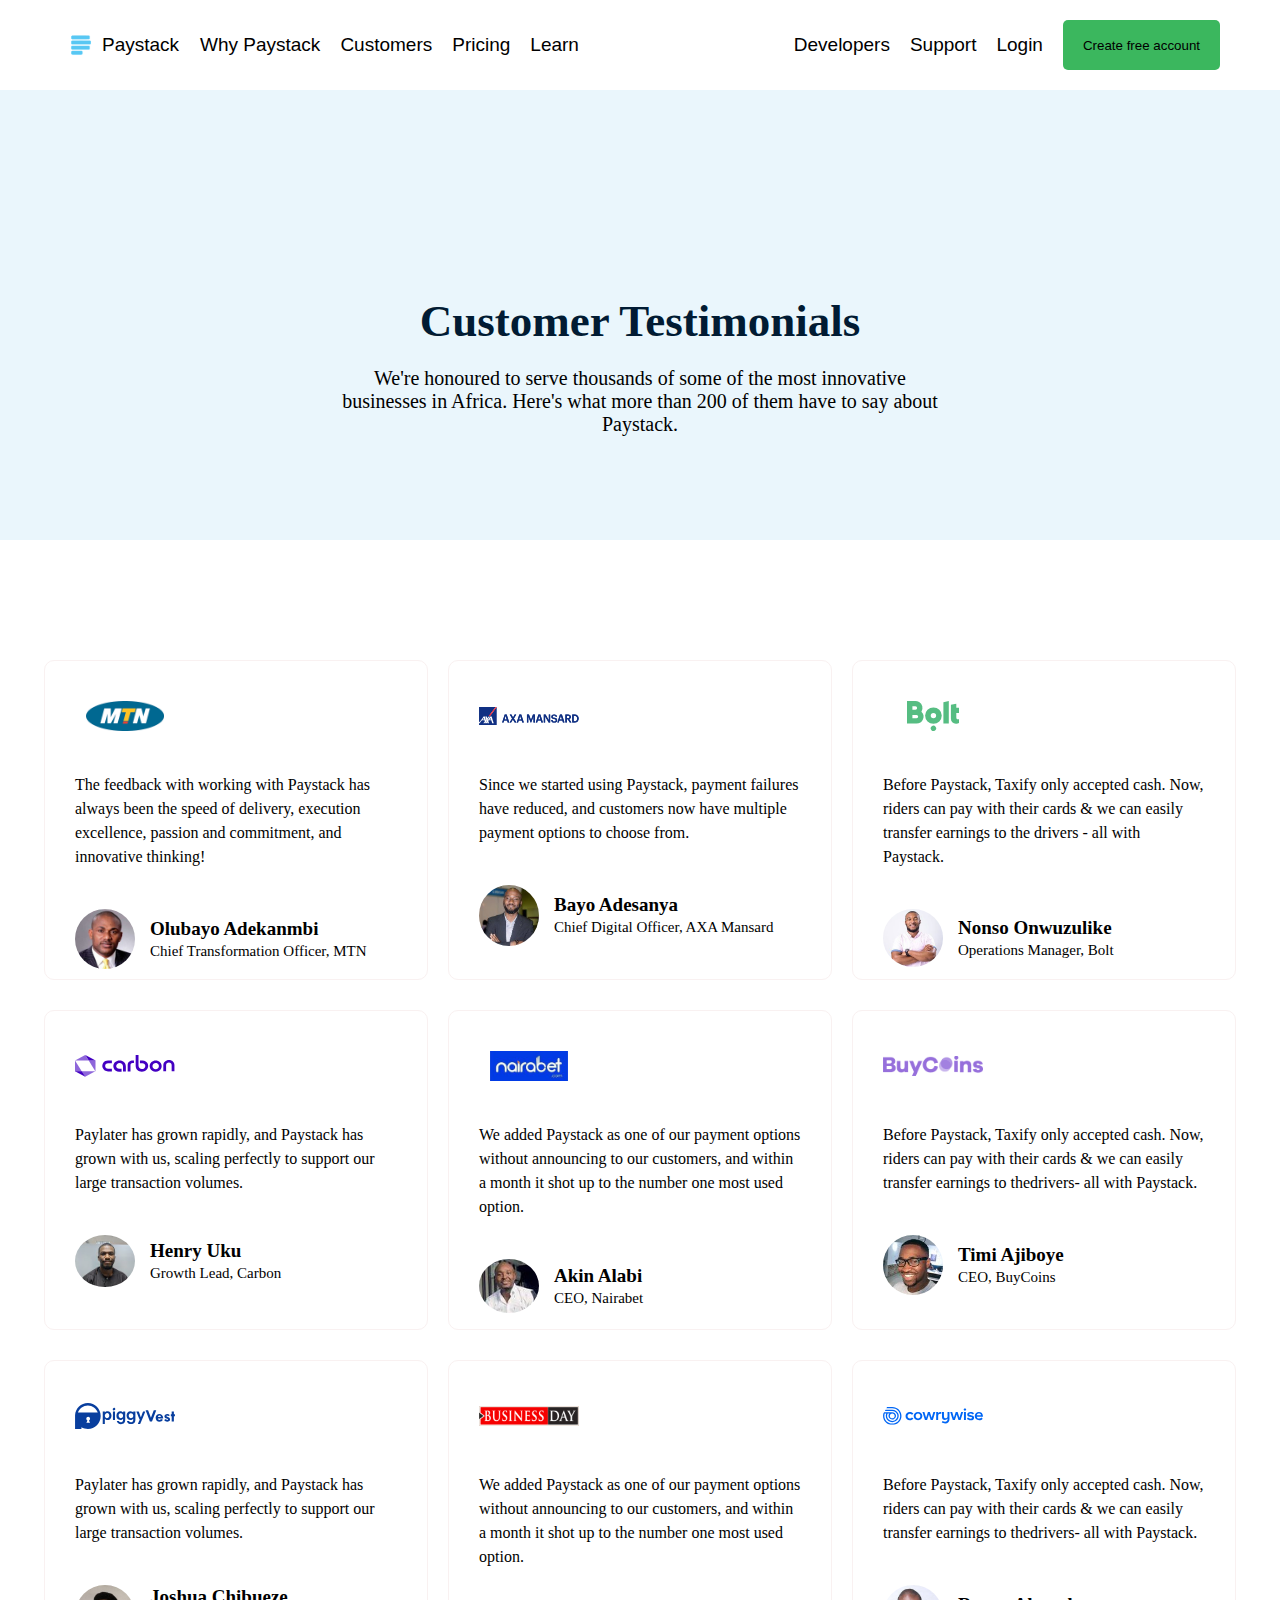
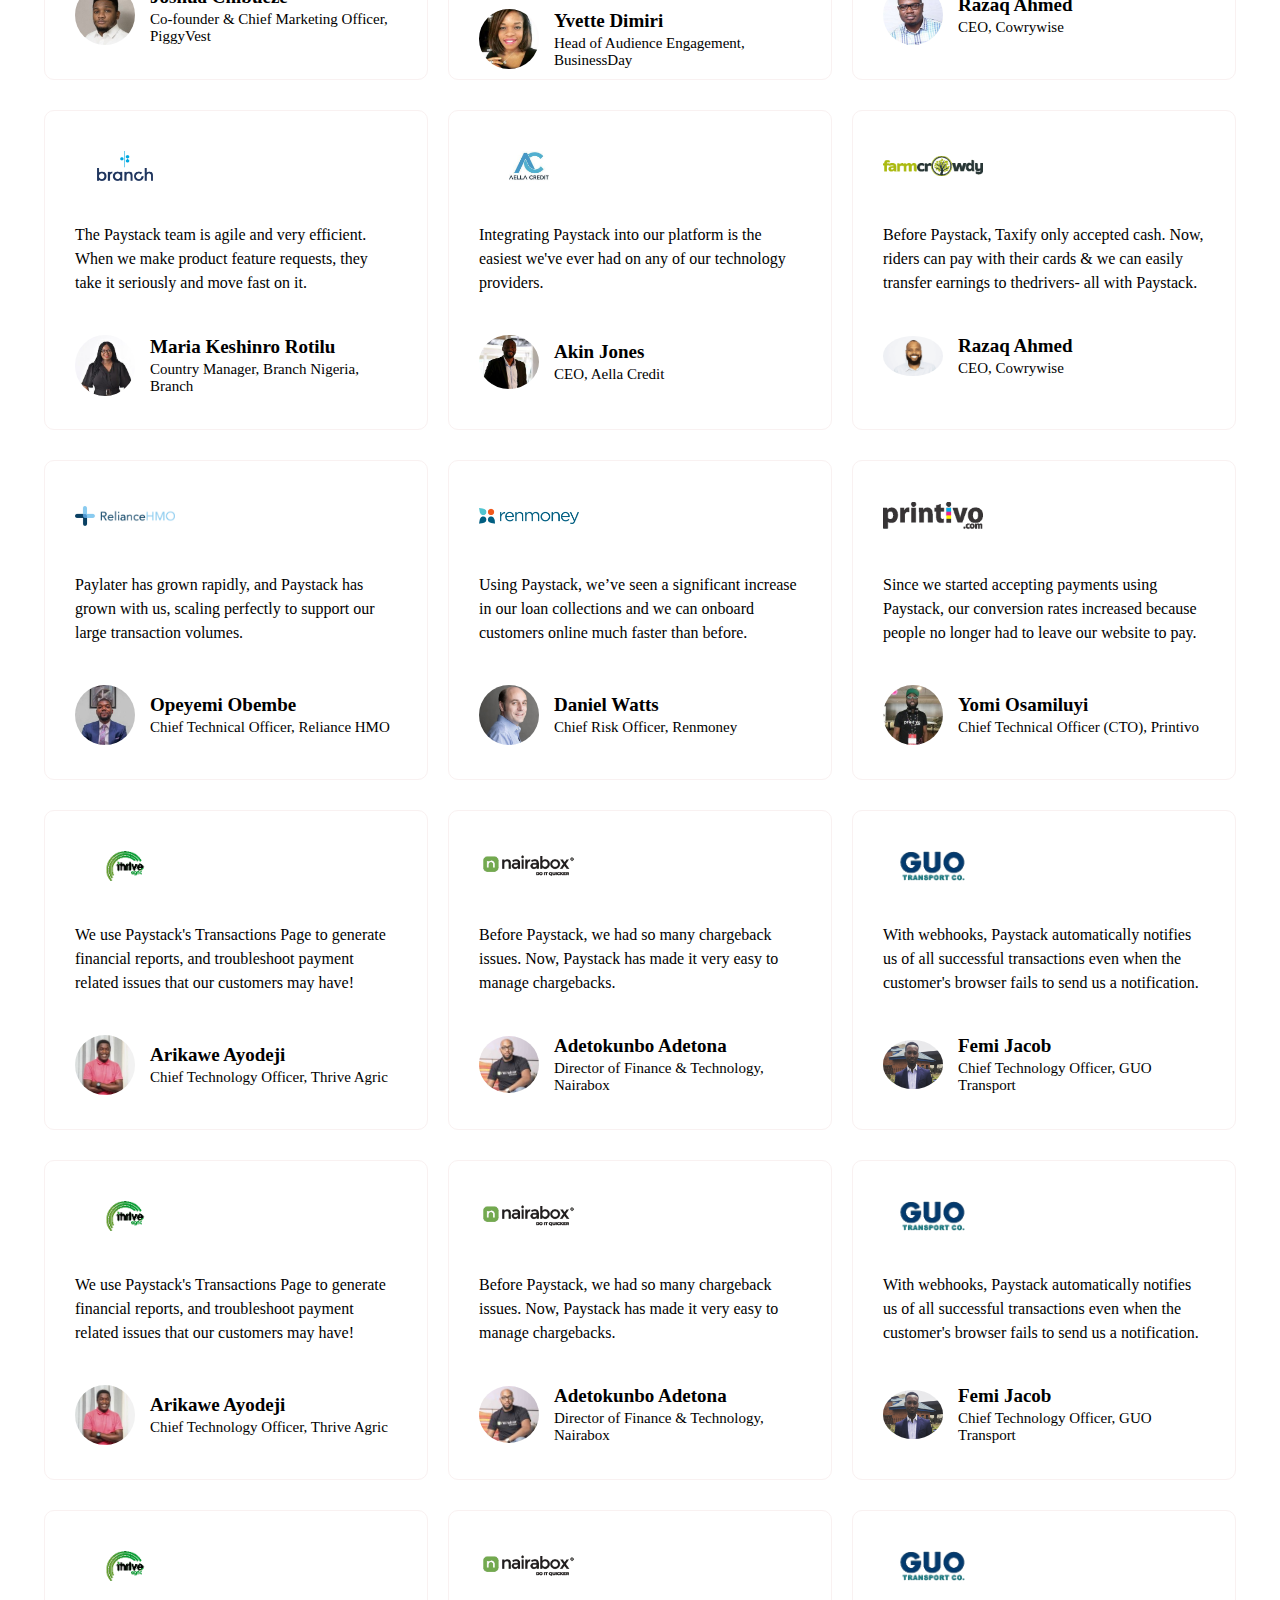
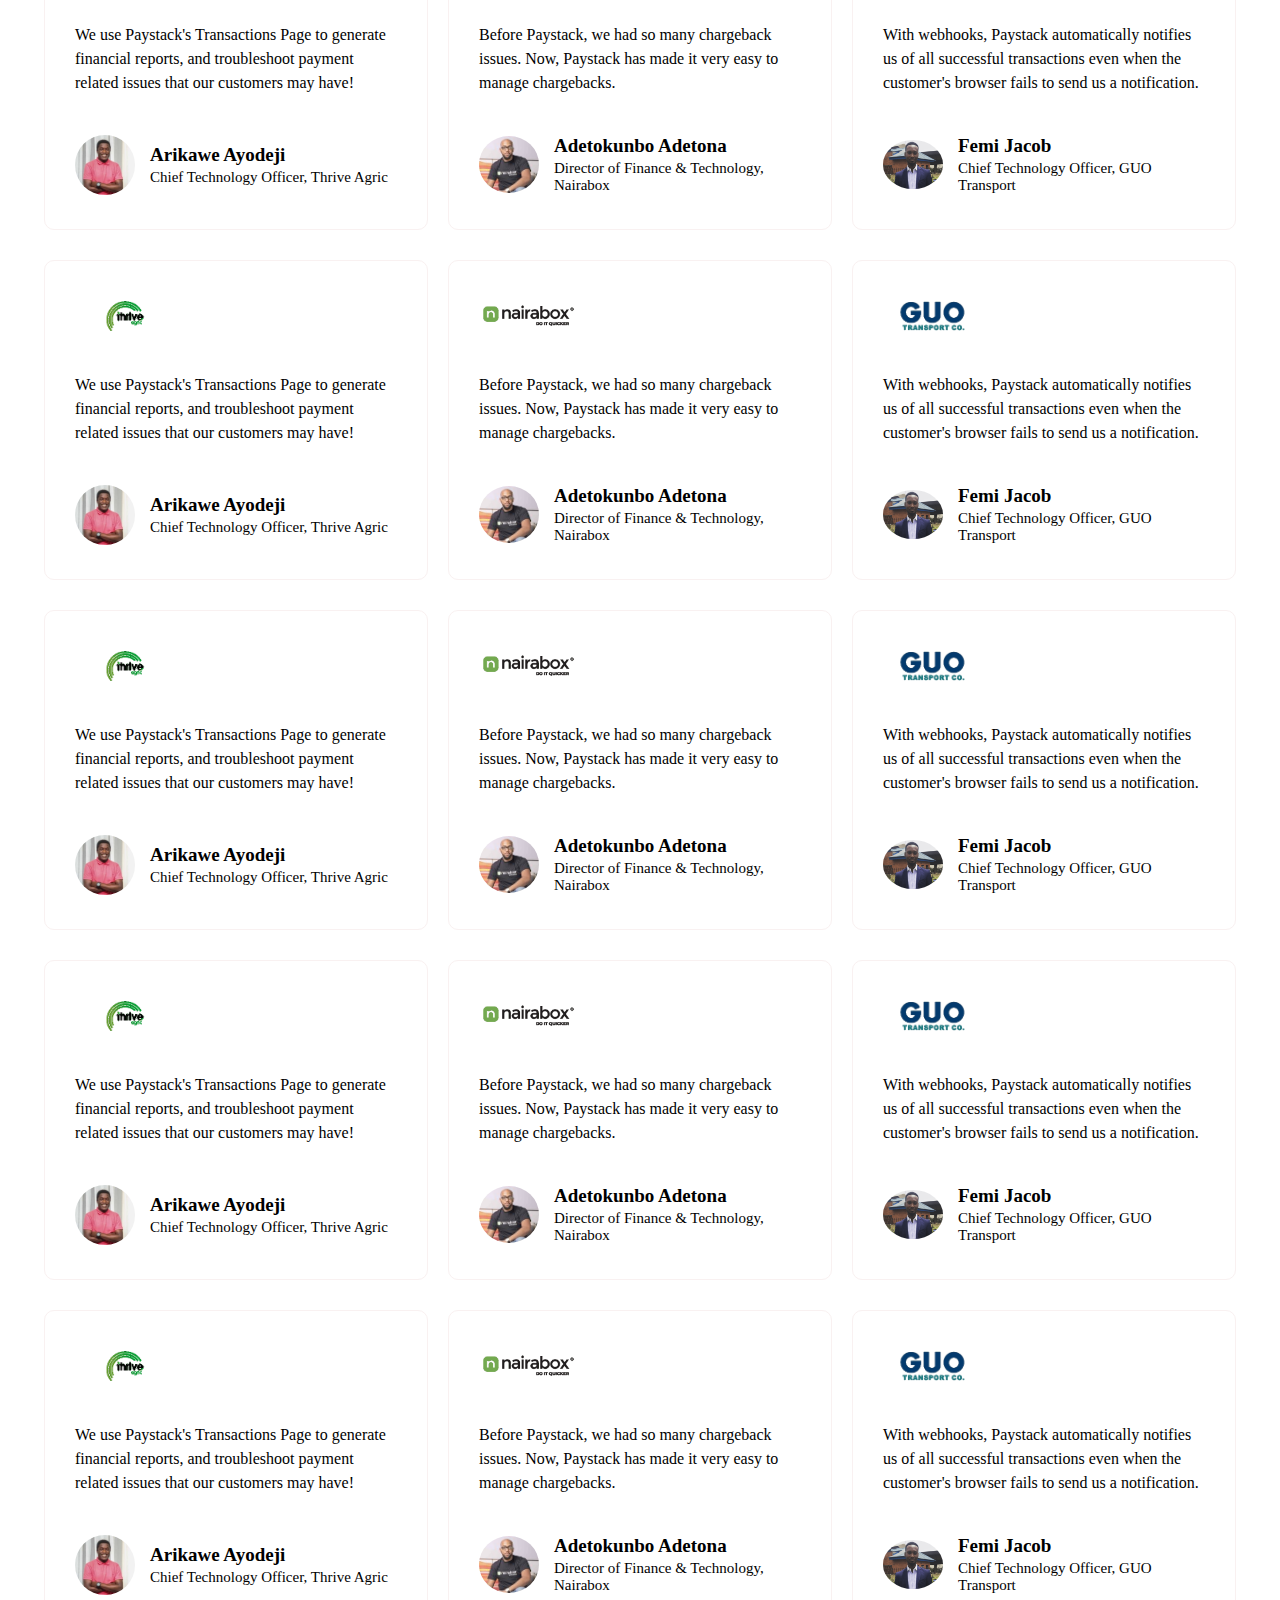
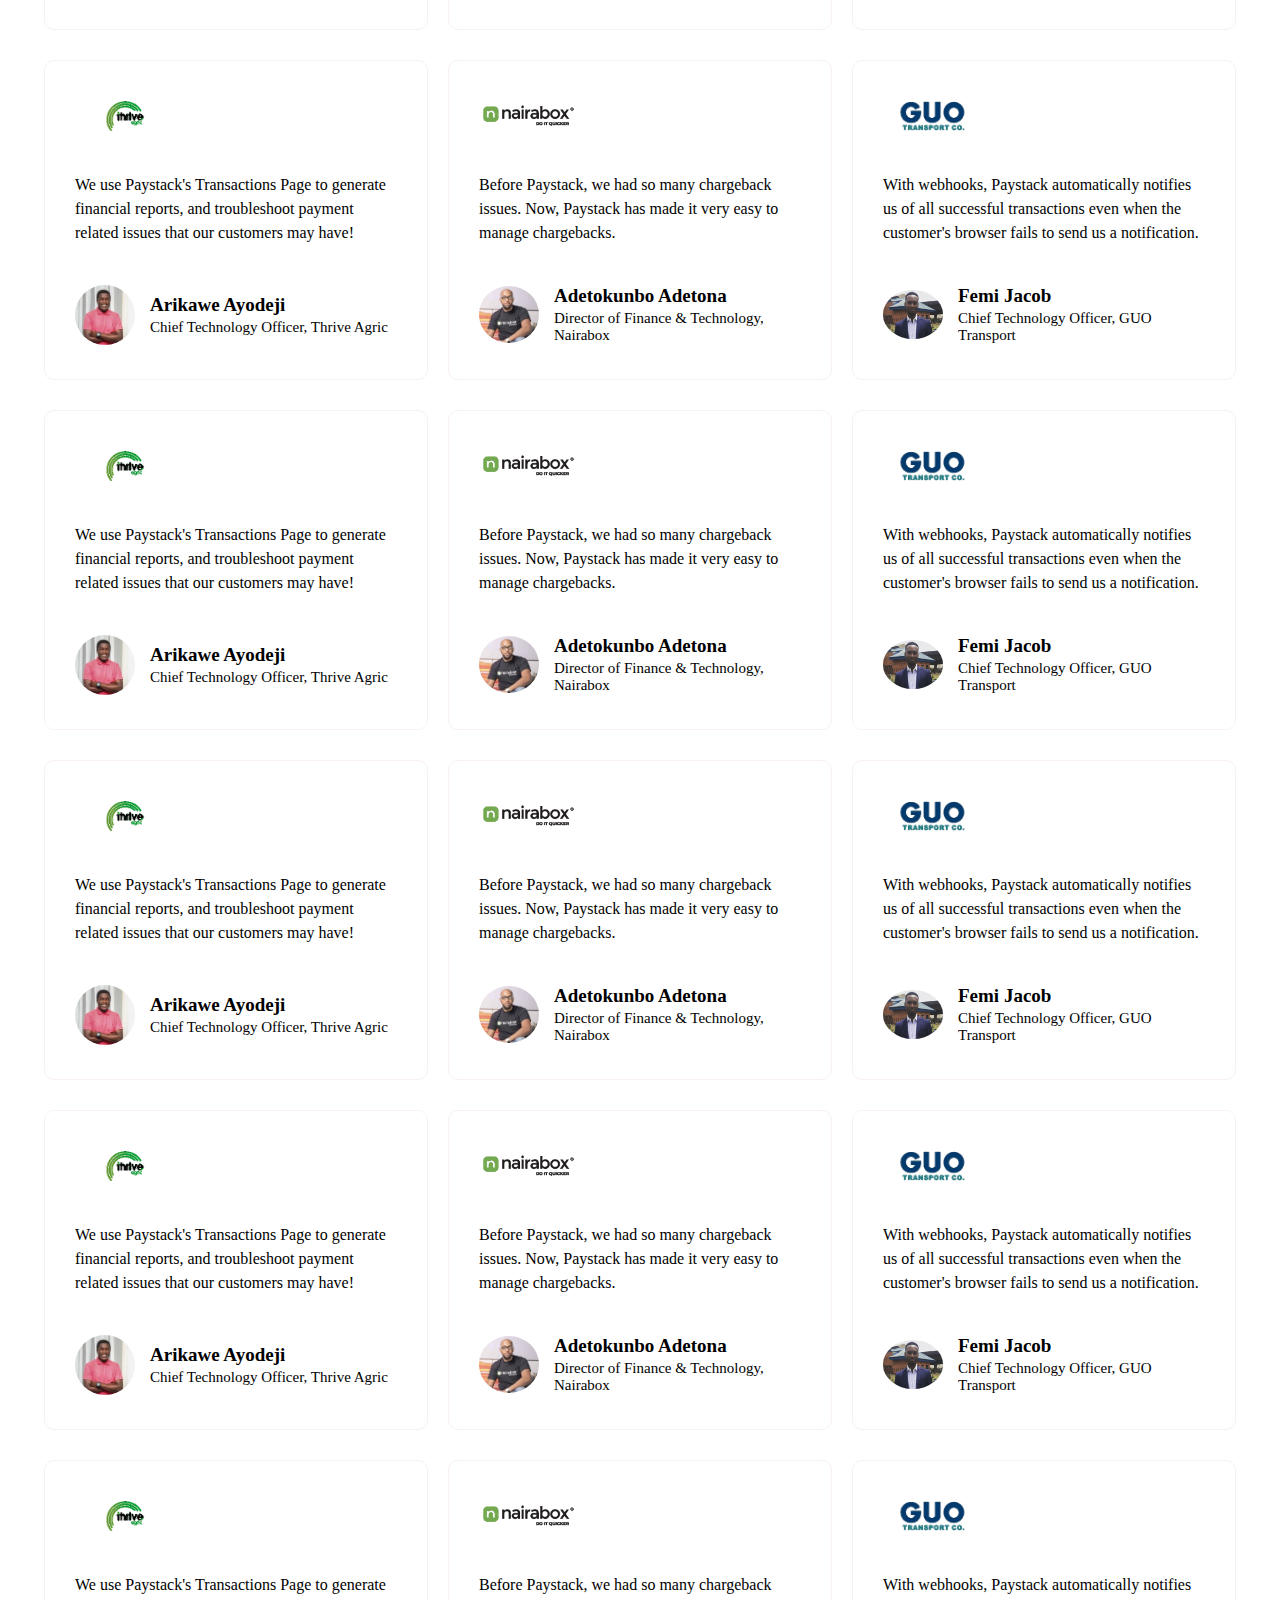
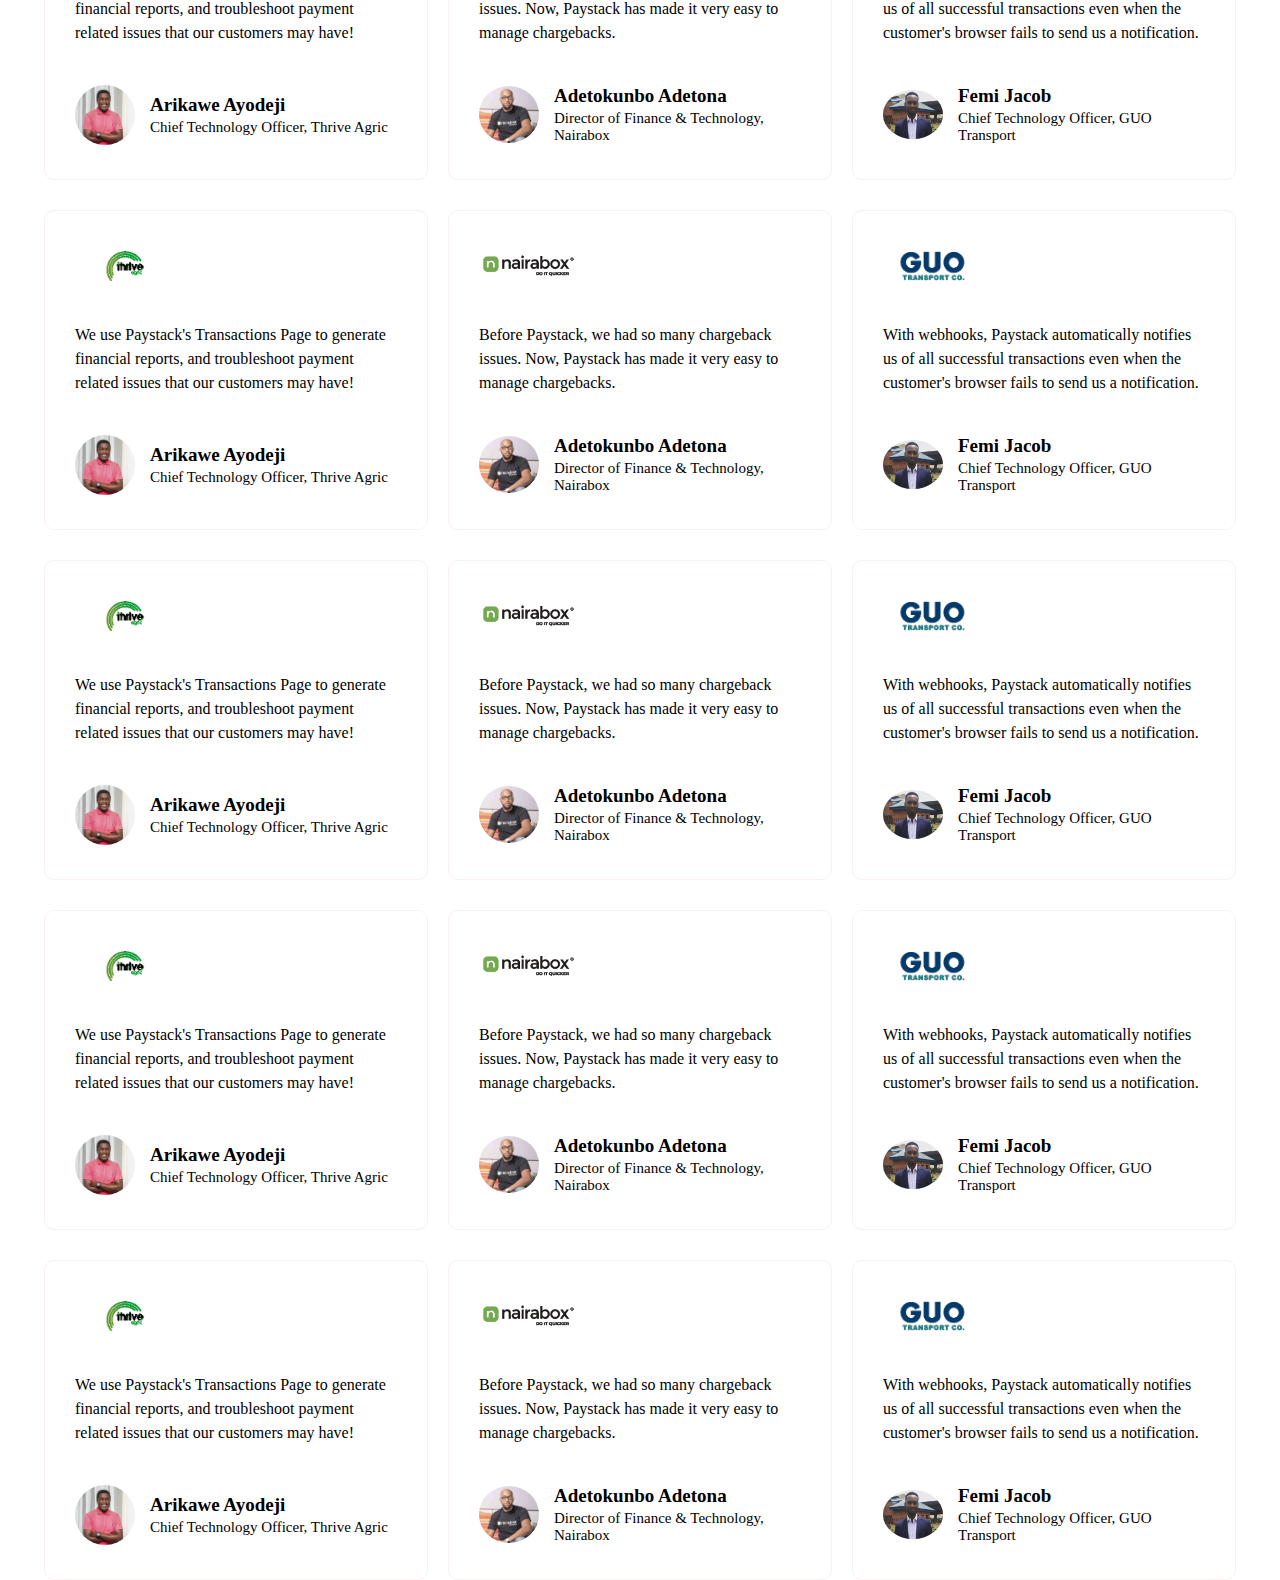
==== commit d4a9adb2: "initial commit" ====
--- a/customers.html
+++ b/customers.html
@@ -14,9 +14,9 @@
        <a href="#" ><img class="paystack-logo" src="./image/paystacklogo.png">Paystack</a>
     </figure > 
         <a href="#"><li></li>Why Paystack</a>
-        <a href="#"><li></li>customers</a>
-        <a href="#"><li></li>pricing</a>
-        <a href="#"><li></li>learn</a>
+        <a href="#"><li></li>Customers</a>
+        <a href="#"><li></li>Pricing</a>
+        <a href="#"><li></li>Learn</a>
     </section>
 
     <section class="nav-2">
@@ -320,212 +320,650 @@
          </article>
      </section>
 </section>
-<!--Naira-box-->
-<section class="reviews">
- <figure class="logo-fig"><img class="logo" src="./image/nairabox.png"></figure>
- <article class="review-article">
-    Before Paystack, we had so many chargeback issues. Now, Paystack has made it very easy to manage chargebacks.
- </article>
- <section class="profile">
-     <img class="profile-img" src="./image/nairab-img.jpg" alt="nairabox-img">
-     <article class="profile-article">
-        Adetokunbo Adetona
-        <span class="office">Director of Finance & Technology, Nairabox</span> 
-     </article>
- </section>
-  </section>
-<!--Guo-->
-  <section class="reviews">
-     <figure class="logo-fig"><img class="logo" src="./image/guo.png"></figure>
-     <article class="review-article">
-        With webhooks, Paystack automatically notifies us of all successful transactions even when the customer's browser fails to send us a notification.
-     </article>
-     <section class="profile">
-     <img class="profile-img" src="./image/GUO-img.png" alt="guo-image">
-     <article class="profile-article">
-        Femi Jacob
-   <span class="office">Chief Technology Officer, GUO Transport</span> 
- </article>
-</section>
-</section> 
-</div>
-<div class="review" >
-    <!--Thrive-->
-<section class="reviews">
-     <figure class="logo-fig"><img class="logo" src="./image/thrive.png"></figure>
-     <article class="review-article">
-        We use Paystack's Transactions Page to generate financial reports, and troubleshoot payment related issues that our customers may have!
-     </article>
-     <section class="profile">
-         <img class="profile-img" src="./image/thrive-img.jpeg" alt="branch-image">
-         <article class="profile-article">      
-       Arikawe Ayodeji
-            <span class="office">Chief Technology Officer, Thrive Agric</span> 
-         </article>
-     </section>
-</section>
-<!--Naira-box-->
-<section class="reviews">
- <figure class="logo-fig"><img class="logo" src="./image/nairabox.png"></figure>
- <article class="review-article">
-    Before Paystack, we had so many chargeback issues. Now, Paystack has made it very easy to manage chargebacks.
- </article>
- <section class="profile">
-     <img class="profile-img" src="./image/nairab-img.jpg" alt="nairabox-img">
-     <article class="profile-article">
-        Adetokunbo Adetona
-        <span class="office">Director of Finance & Technology, Nairabox</span> 
-     </article>
- </section>
-  </section>
-<!--Guo-->
-  <section class="reviews">
-     <figure class="logo-fig"><img class="logo" src="./image/guo.png"></figure>
-     <article class="review-article">
-        With webhooks, Paystack automatically notifies us of all successful transactions even when the customer's browser fails to send us a notification.
-     </article>
-     <section class="profile">
-     <img class="profile-img" src="./image/GUO-img.png" alt="guo-image">
-     <article class="profile-article">
-        Femi Jacob
-   <span class="office">Chief Technology Officer, GUO Transport</span> 
- </article>
-</section>
-</section> 
-</div>
-<div class="review" >
-    <!--Thrive-->
-<section class="reviews">
-     <figure class="logo-fig"><img class="logo" src="./image/thrive.png"></figure>
-     <article class="review-article">
-        We use Paystack's Transactions Page to generate financial reports, and troubleshoot payment related issues that our customers may have!
-     </article>
-     <section class="profile">
-         <img class="profile-img" src="./image/thrive-img.jpeg" alt="branch-image">
-         <article class="profile-article">      
-       Arikawe Ayodeji
-            <span class="office">Chief Technology Officer, Thrive Agric</span> 
-         </article>
-     </section>
-</section>
-<!--Naira-box-->
-<section class="reviews">
- <figure class="logo-fig"><img class="logo" src="./image/nairabox.png"></figure>
- <article class="review-article">
-    Before Paystack, we had so many chargeback issues. Now, Paystack has made it very easy to manage chargebacks.
- </article>
- <section class="profile">
-     <img class="profile-img" src="./image/nairab-img.jpg" alt="nairabox-img">
-     <article class="profile-article">
-        Adetokunbo Adetona
-        <span class="office">Director of Finance & Technology, Nairabox</span> 
-     </article>
- </section>
-  </section>
-<!--Guo-->
-  <section class="reviews">
-     <figure class="logo-fig"><img class="logo" src="./image/guo.png"></figure>
-     <article class="review-article">
-        With webhooks, Paystack automatically notifies us of all successful transactions even when the customer's browser fails to send us a notification.
-     </article>
-     <section class="profile">
-     <img class="profile-img" src="./image/GUO-img.png" alt="guo-image">
-     <article class="profile-article">
-        Femi Jacob
-   <span class="office">Chief Technology Officer, GUO Transport</span> 
- </article>
-</section>
-</section> 
-</div>
-<div class="review" >
-    <!--Thrive-->
-<section class="reviews">
-     <figure class="logo-fig"><img class="logo" src="./image/thrive.png"></figure>
-     <article class="review-article">
-        We use Paystack's Transactions Page to generate financial reports, and troubleshoot payment related issues that our customers may have!
-     </article>
-     <section class="profile">
-         <img class="profile-img" src="./image/thrive-img.jpeg" alt="branch-image">
-         <article class="profile-article">      
-       Arikawe Ayodeji
-            <span class="office">Chief Technology Officer, Thrive Agric</span> 
-         </article>
-     </section>
-</section>
-<!--Naira-box-->
-<section class="reviews">
- <figure class="logo-fig"><img class="logo" src="./image/nairabox.png"></figure>
- <article class="review-article">
-    Before Paystack, we had so many chargeback issues. Now, Paystack has made it very easy to manage chargebacks.
- </article>
- <section class="profile">
-     <img class="profile-img" src="./image/nairab-img.jpg" alt="nairabox-img">
-     <article class="profile-article">
-        Adetokunbo Adetona
-        <span class="office">Director of Finance & Technology, Nairabox</span> 
-     </article>
- </section>
-  </section>
-<!--Guo-->
-  <section class="reviews">
-     <figure class="logo-fig"><img class="logo" src="./image/guo.png"></figure>
-     <article class="review-article">
-        With webhooks, Paystack automatically notifies us of all successful transactions even when the customer's browser fails to send us a notification.
-     </article>
-     <section class="profile">
-     <img class="profile-img" src="./image/GUO-img.png" alt="guo-image">
-     <article class="profile-article">
-        Femi Jacob
-   <span class="office">Chief Technology Officer, GUO Transport</span> 
- </article>
-</section>
-</section> 
-</div>
-<div class="review" >
-    <!--Thrive-->
-<section class="reviews">
-     <figure class="logo-fig"><img class="logo" src="./image/thrive.png"></figure>
-     <article class="review-article">
-        We use Paystack's Transactions Page to generate financial reports, and troubleshoot payment related issues that our customers may have!
-     </article>
-     <section class="profile">
-         <img class="profile-img" src="./image/thrive-img.jpeg" alt="branch-image">
-         <article class="profile-article">      
-       Arikawe Ayodeji
-            <span class="office">Chief Technology Officer, Thrive Agric</span> 
-         </article>
-     </section>
-</section>
-<!--Naira-box-->
-<section class="reviews">
- <figure class="logo-fig"><img class="logo" src="./image/nairabox.png"></figure>
- <article class="review-article">
-    Before Paystack, we had so many chargeback issues. Now, Paystack has made it very easy to manage chargebacks.
- </article>
- <section class="profile">
-     <img class="profile-img" src="./image/nairab-img.jpg" alt="nairabox-img">
-     <article class="profile-article">
-        Adetokunbo Adetona
-        <span class="office">Director of Finance & Technology, Nairabox</span> 
-     </article>
- </section>
-  </section>
-<!--Guo-->
-  <section class="reviews">
-     <figure class="logo-fig"><img class="logo" src="./image/guo.png"></figure>
-     <article class="review-article">
-        With webhooks, Paystack automatically notifies us of all successful transactions even when the customer's browser fails to send us a notification.
-     </article>
-     <section class="profile">
-     <img class="profile-img" src="./image/GUO-img.png" alt="guo-image">
-     <article class="profile-article">
-        Femi Jacob
-   <span class="office">Chief Technology Officer, GUO Transport</span> 
- </article>
-</section>
-</section> 
-</div>
-
-
- </body>
+<!--bento-->
+<section class="reviews">
+ <figure class="logo-fig"><img class="logo" src="./image/nairabox.png"></figure>
+ <article class="review-article">
+    Before Paystack, we had so many chargeback issues. Now, Paystack has made it very easy to manage chargebacks.
+ </article>
+ <section class="profile">
+     <img class="profile-img" src="./image/nairab-img.jpg" alt="nairabox-img">
+     <article class="profile-article">
+        Adetokunbo Adetona
+        <span class="office">Director of Finance & Technology, Nairabox</span> 
+     </article>
+ </section>
+  </section>
+<!--accounteer-->
+  <section class="reviews">
+     <figure class="logo-fig"><img class="logo" src="./image/guo.png"></figure>
+     <article class="review-article">
+        With webhooks, Paystack automatically notifies us of all successful transactions even when the customer's browser fails to send us a notification.
+     </article>
+     <section class="profile">
+     <img class="profile-img" src="./image/GUO-img.png" alt="guo-image">
+     <article class="profile-article">
+        Femi Jacob
+   <span class="office">Chief Technology Officer, GUO Transport</span> 
+ </article>
+</section>
+</section> 
+</div>
+<div class="review" >
+    <!--fitness-->
+<section class="reviews">
+     <figure class="logo-fig"><img class="logo" src="./image/thrive.png"></figure>
+     <article class="review-article">
+        We use Paystack's Transactions Page to generate financial reports, and troubleshoot payment related issues that our customers may have!
+     </article>
+     <section class="profile">
+         <img class="profile-img" src="./image/thrive-img.jpeg" alt="branch-image">
+         <article class="profile-article">      
+       Arikawe Ayodeji
+            <span class="office">Chief Technology Officer, Thrive Agric</span> 
+         </article>
+     </section>
+</section>
+<!--sport-->
+<section class="reviews">
+ <figure class="logo-fig"><img class="logo" src="./image/nairabox.png"></figure>
+ <article class="review-article">
+    Before Paystack, we had so many chargeback issues. Now, Paystack has made it very easy to manage chargebacks.
+ </article>
+ <section class="profile">
+     <img class="profile-img" src="./image/nairab-img.jpg" alt="nairabox-img">
+     <article class="profile-article">
+        Adetokunbo Adetona
+        <span class="office">Director of Finance & Technology, Nairabox</span> 
+     </article>
+ </section>
+  </section>
+<!--supermart-->
+  <section class="reviews">
+     <figure class="logo-fig"><img class="logo" src="./image/guo.png"></figure>
+     <article class="review-article">
+        With webhooks, Paystack automatically notifies us of all successful transactions even when the customer's browser fails to send us a notification.
+     </article>
+     <section class="profile">
+     <img class="profile-img" src="./image/GUO-img.png" alt="guo-image">
+     <article class="profile-article">
+        Femi Jacob
+   <span class="office">Chief Technology Officer, GUO Transport</span> 
+ </article>
+</section>
+</section> 
+</div>
+<div class="review" >
+    <!--buycoins-->
+<section class="reviews">
+     <figure class="logo-fig"><img class="logo" src="./image/thrive.png"></figure>
+     <article class="review-article">
+        We use Paystack's Transactions Page to generate financial reports, and troubleshoot payment related issues that our customers may have!
+     </article>
+     <section class="profile">
+         <img class="profile-img" src="./image/thrive-img.jpeg" alt="branch-image">
+         <article class="profile-article">      
+       Arikawe Ayodeji
+            <span class="office">Chief Technology Officer, Thrive Agric</span> 
+         </article>
+     </section>
+</section>
+<!--fint-->
+<section class="reviews">
+ <figure class="logo-fig"><img class="logo" src="./image/nairabox.png"></figure>
+ <article class="review-article">
+    Before Paystack, we had so many chargeback issues. Now, Paystack has made it very easy to manage chargebacks.
+ </article>
+ <section class="profile">
+     <img class="profile-img" src="./image/nairab-img.jpg" alt="nairabox-img">
+     <article class="profile-article">
+        Adetokunbo Adetona
+        <span class="office">Director of Finance & Technology, Nairabox</span> 
+     </article>
+ </section>
+  </section>
+<!--st gregory-->
+  <section class="reviews">
+     <figure class="logo-fig"><img class="logo" src="./image/guo.png"></figure>
+     <article class="review-article">
+        With webhooks, Paystack automatically notifies us of all successful transactions even when the customer's browser fails to send us a notification.
+     </article>
+     <section class="profile">
+     <img class="profile-img" src="./image/GUO-img.png" alt="guo-image">
+     <article class="profile-article">
+        Femi Jacob
+   <span class="office">Chief Technology Officer, GUO Transport</span> 
+ </article>
+</section>
+</section> 
+</div>
+<div class="review" >
+    <!--afri-->
+<section class="reviews">
+     <figure class="logo-fig"><img class="logo" src="./image/thrive.png"></figure>
+     <article class="review-article">
+        We use Paystack's Transactions Page to generate financial reports, and troubleshoot payment related issues that our customers may have!
+     </article>
+     <section class="profile">
+         <img class="profile-img" src="./image/thrive-img.jpeg" alt="branch-image">
+         <article class="profile-article">      
+       Arikawe Ayodeji
+            <span class="office">Chief Technology Officer, Thrive Agric</span> 
+         </article>
+     </section>
+</section>
+<!--stuttern-->
+<section class="reviews">
+ <figure class="logo-fig"><img class="logo" src="./image/nairabox.png"></figure>
+ <article class="review-article">
+    Before Paystack, we had so many chargeback issues. Now, Paystack has made it very easy to manage chargebacks.
+ </article>
+ <section class="profile">
+     <img class="profile-img" src="./image/nairab-img.jpg" alt="nairabox-img">
+     <article class="profile-article">
+        Adetokunbo Adetona
+        <span class="office">Director of Finance & Technology, Nairabox</span> 
+     </article>
+ </section>
+  </section>
+<!--small chops-->
+  <section class="reviews">
+     <figure class="logo-fig"><img class="logo" src="./image/guo.png"></figure>
+     <article class="review-article">
+        With webhooks, Paystack automatically notifies us of all successful transactions even when the customer's browser fails to send us a notification.
+     </article>
+     <section class="profile">
+     <img class="profile-img" src="./image/GUO-img.png" alt="guo-image">
+     <article class="profile-article">
+        Femi Jacob
+   <span class="office">Chief Technology Officer, GUO Transport</span> 
+ </article>
+</section>
+</section> 
+</div>
+<div class="review" >
+    <!--work station-->
+<section class="reviews">
+     <figure class="logo-fig"><img class="logo" src="./image/thrive.png"></figure>
+     <article class="review-article">
+        We use Paystack's Transactions Page to generate financial reports, and troubleshoot payment related issues that our customers may have!
+     </article>
+     <section class="profile">
+         <img class="profile-img" src="./image/thrive-img.jpeg" alt="branch-image">
+         <article class="profile-article">      
+       Arikawe Ayodeji
+            <span class="office">Chief Technology Officer, Thrive Agric</span> 
+         </article>
+     </section>
+</section>
+<!--yes harvest-->
+<section class="reviews">
+ <figure class="logo-fig"><img class="logo" src="./image/nairabox.png"></figure>
+ <article class="review-article">
+    Before Paystack, we had so many chargeback issues. Now, Paystack has made it very easy to manage chargebacks.
+ </article>
+ <section class="profile">
+     <img class="profile-img" src="./image/nairab-img.jpg" alt="nairabox-img">
+     <article class="profile-article">
+        Adetokunbo Adetona
+        <span class="office">Director of Finance & Technology, Nairabox</span> 
+     </article>
+ </section>
+  </section>
+<!--bentigos-->
+  <section class="reviews">
+     <figure class="logo-fig"><img class="logo" src="./image/guo.png"></figure>
+     <article class="review-article">
+        With webhooks, Paystack automatically notifies us of all successful transactions even when the customer's browser fails to send us a notification.
+     </article>
+     <section class="profile">
+     <img class="profile-img" src="./image/GUO-img.png" alt="guo-image">
+     <article class="profile-article">
+        Femi Jacob
+   <span class="office">Chief Technology Officer, GUO Transport</span> 
+ </article>
+</section>
+</section> 
+</div>
+<div class="review" >
+    <!--work station-->
+<section class="reviews">
+     <figure class="logo-fig"><img class="logo" src="./image/thrive.png"></figure>
+     <article class="review-article">
+        We use Paystack's Transactions Page to generate financial reports, and troubleshoot payment related issues that our customers may have!
+     </article>
+     <section class="profile">
+         <img class="profile-img" src="./image/thrive-img.jpeg" alt="branch-image">
+         <article class="profile-article">      
+       Arikawe Ayodeji
+            <span class="office">Chief Technology Officer, Thrive Agric</span> 
+         </article>
+     </section>
+</section>
+<!--yes harvest-->
+<section class="reviews">
+ <figure class="logo-fig"><img class="logo" src="./image/nairabox.png"></figure>
+ <article class="review-article">
+    Before Paystack, we had so many chargeback issues. Now, Paystack has made it very easy to manage chargebacks.
+ </article>
+ <section class="profile">
+     <img class="profile-img" src="./image/nairab-img.jpg" alt="nairabox-img">
+     <article class="profile-article">
+        Adetokunbo Adetona
+        <span class="office">Director of Finance & Technology, Nairabox</span> 
+     </article>
+ </section>
+  </section>
+<!--bentigos-->
+  <section class="reviews">
+     <figure class="logo-fig"><img class="logo" src="./image/guo.png"></figure>
+     <article class="review-article">
+        With webhooks, Paystack automatically notifies us of all successful transactions even when the customer's browser fails to send us a notification.
+     </article>
+     <section class="profile">
+     <img class="profile-img" src="./image/GUO-img.png" alt="guo-image">
+     <article class="profile-article">
+        Femi Jacob
+   <span class="office">Chief Technology Officer, GUO Transport</span> 
+ </article>
+</section>
+</section> 
+</div>
+<div class="review" >
+    <!--work station-->
+<section class="reviews">
+     <figure class="logo-fig"><img class="logo" src="./image/thrive.png"></figure>
+     <article class="review-article">
+        We use Paystack's Transactions Page to generate financial reports, and troubleshoot payment related issues that our customers may have!
+     </article>
+     <section class="profile">
+         <img class="profile-img" src="./image/thrive-img.jpeg" alt="branch-image">
+         <article class="profile-article">      
+       Arikawe Ayodeji
+            <span class="office">Chief Technology Officer, Thrive Agric</span> 
+         </article>
+     </section>
+</section>
+<!--yes harvest-->
+<section class="reviews">
+ <figure class="logo-fig"><img class="logo" src="./image/nairabox.png"></figure>
+ <article class="review-article">
+    Before Paystack, we had so many chargeback issues. Now, Paystack has made it very easy to manage chargebacks.
+ </article>
+ <section class="profile">
+     <img class="profile-img" src="./image/nairab-img.jpg" alt="nairabox-img">
+     <article class="profile-article">
+        Adetokunbo Adetona
+        <span class="office">Director of Finance & Technology, Nairabox</span> 
+     </article>
+ </section>
+  </section>
+<!--bentigos-->
+  <section class="reviews">
+     <figure class="logo-fig"><img class="logo" src="./image/guo.png"></figure>
+     <article class="review-article">
+        With webhooks, Paystack automatically notifies us of all successful transactions even when the customer's browser fails to send us a notification.
+     </article>
+     <section class="profile">
+     <img class="profile-img" src="./image/GUO-img.png" alt="guo-image">
+     <article class="profile-article">
+        Femi Jacob
+   <span class="office">Chief Technology Officer, GUO Transport</span> 
+ </article>
+</section>
+</section> 
+</div>
+<div class="review" >
+    <!--work station-->
+<section class="reviews">
+     <figure class="logo-fig"><img class="logo" src="./image/thrive.png"></figure>
+     <article class="review-article">
+        We use Paystack's Transactions Page to generate financial reports, and troubleshoot payment related issues that our customers may have!
+     </article>
+     <section class="profile">
+         <img class="profile-img" src="./image/thrive-img.jpeg" alt="branch-image">
+         <article class="profile-article">      
+       Arikawe Ayodeji
+            <span class="office">Chief Technology Officer, Thrive Agric</span> 
+         </article>
+     </section>
+</section>
+<!--yes harvest-->
+<section class="reviews">
+ <figure class="logo-fig"><img class="logo" src="./image/nairabox.png"></figure>
+ <article class="review-article">
+    Before Paystack, we had so many chargeback issues. Now, Paystack has made it very easy to manage chargebacks.
+ </article>
+ <section class="profile">
+     <img class="profile-img" src="./image/nairab-img.jpg" alt="nairabox-img">
+     <article class="profile-article">
+        Adetokunbo Adetona
+        <span class="office">Director of Finance & Technology, Nairabox</span> 
+     </article>
+ </section>
+  </section>
+<!--bentigos-->
+  <section class="reviews">
+     <figure class="logo-fig"><img class="logo" src="./image/guo.png"></figure>
+     <article class="review-article">
+        With webhooks, Paystack automatically notifies us of all successful transactions even when the customer's browser fails to send us a notification.
+     </article>
+     <section class="profile">
+     <img class="profile-img" src="./image/GUO-img.png" alt="guo-image">
+     <article class="profile-article">
+        Femi Jacob
+   <span class="office">Chief Technology Officer, GUO Transport</span> 
+ </article>
+</section>
+</section> 
+</div>
+<div class="review" >
+    <!--work station-->
+<section class="reviews">
+     <figure class="logo-fig"><img class="logo" src="./image/thrive.png"></figure>
+     <article class="review-article">
+        We use Paystack's Transactions Page to generate financial reports, and troubleshoot payment related issues that our customers may have!
+     </article>
+     <section class="profile">
+         <img class="profile-img" src="./image/thrive-img.jpeg" alt="branch-image">
+         <article class="profile-article">      
+       Arikawe Ayodeji
+            <span class="office">Chief Technology Officer, Thrive Agric</span> 
+         </article>
+     </section>
+</section>
+<!--yes harvest-->
+<section class="reviews">
+ <figure class="logo-fig"><img class="logo" src="./image/nairabox.png"></figure>
+ <article class="review-article">
+    Before Paystack, we had so many chargeback issues. Now, Paystack has made it very easy to manage chargebacks.
+ </article>
+ <section class="profile">
+     <img class="profile-img" src="./image/nairab-img.jpg" alt="nairabox-img">
+     <article class="profile-article">
+        Adetokunbo Adetona
+        <span class="office">Director of Finance & Technology, Nairabox</span> 
+     </article>
+ </section>
+  </section>
+<!--bentigos-->
+  <section class="reviews">
+     <figure class="logo-fig"><img class="logo" src="./image/guo.png"></figure>
+     <article class="review-article">
+        With webhooks, Paystack automatically notifies us of all successful transactions even when the customer's browser fails to send us a notification.
+     </article>
+     <section class="profile">
+     <img class="profile-img" src="./image/GUO-img.png" alt="guo-image">
+     <article class="profile-article">
+        Femi Jacob
+   <span class="office">Chief Technology Officer, GUO Transport</span> 
+ </article>
+</section>
+</section> 
+</div>
+<div class="review" >
+    <!--work station-->
+<section class="reviews">
+     <figure class="logo-fig"><img class="logo" src="./image/thrive.png"></figure>
+     <article class="review-article">
+        We use Paystack's Transactions Page to generate financial reports, and troubleshoot payment related issues that our customers may have!
+     </article>
+     <section class="profile">
+         <img class="profile-img" src="./image/thrive-img.jpeg" alt="branch-image">
+         <article class="profile-article">      
+       Arikawe Ayodeji
+            <span class="office">Chief Technology Officer, Thrive Agric</span> 
+         </article>
+     </section>
+</section>
+<!--yes harvest-->
+<section class="reviews">
+ <figure class="logo-fig"><img class="logo" src="./image/nairabox.png"></figure>
+ <article class="review-article">
+    Before Paystack, we had so many chargeback issues. Now, Paystack has made it very easy to manage chargebacks.
+ </article>
+ <section class="profile">
+     <img class="profile-img" src="./image/nairab-img.jpg" alt="nairabox-img">
+     <article class="profile-article">
+        Adetokunbo Adetona
+        <span class="office">Director of Finance & Technology, Nairabox</span> 
+     </article>
+ </section>
+  </section>
+<!--bentigos-->
+  <section class="reviews">
+     <figure class="logo-fig"><img class="logo" src="./image/guo.png"></figure>
+     <article class="review-article">
+        With webhooks, Paystack automatically notifies us of all successful transactions even when the customer's browser fails to send us a notification.
+     </article>
+     <section class="profile">
+     <img class="profile-img" src="./image/GUO-img.png" alt="guo-image">
+     <article class="profile-article">
+        Femi Jacob
+   <span class="office">Chief Technology Officer, GUO Transport</span> 
+ </article>
+</section>
+</section> 
+</div>
+<div class="review" >
+    <!--work station-->
+<section class="reviews">
+     <figure class="logo-fig"><img class="logo" src="./image/thrive.png"></figure>
+     <article class="review-article">
+        We use Paystack's Transactions Page to generate financial reports, and troubleshoot payment related issues that our customers may have!
+     </article>
+     <section class="profile">
+         <img class="profile-img" src="./image/thrive-img.jpeg" alt="branch-image">
+         <article class="profile-article">      
+       Arikawe Ayodeji
+            <span class="office">Chief Technology Officer, Thrive Agric</span> 
+         </article>
+     </section>
+</section>
+<!--yes harvest-->
+<section class="reviews">
+ <figure class="logo-fig"><img class="logo" src="./image/nairabox.png"></figure>
+ <article class="review-article">
+    Before Paystack, we had so many chargeback issues. Now, Paystack has made it very easy to manage chargebacks.
+ </article>
+ <section class="profile">
+     <img class="profile-img" src="./image/nairab-img.jpg" alt="nairabox-img">
+     <article class="profile-article">
+        Adetokunbo Adetona
+        <span class="office">Director of Finance & Technology, Nairabox</span> 
+     </article>
+ </section>
+  </section>
+<!--bentigos-->
+  <section class="reviews">
+     <figure class="logo-fig"><img class="logo" src="./image/guo.png"></figure>
+     <article class="review-article">
+        With webhooks, Paystack automatically notifies us of all successful transactions even when the customer's browser fails to send us a notification.
+     </article>
+     <section class="profile">
+     <img class="profile-img" src="./image/GUO-img.png" alt="guo-image">
+     <article class="profile-article">
+        Femi Jacob
+   <span class="office">Chief Technology Officer, GUO Transport</span> 
+ </article>
+</section>
+</section> 
+</div>
+<div class="review" >
+    <!--work station-->
+<section class="reviews">
+     <figure class="logo-fig"><img class="logo" src="./image/thrive.png"></figure>
+     <article class="review-article">
+        We use Paystack's Transactions Page to generate financial reports, and troubleshoot payment related issues that our customers may have!
+     </article>
+     <section class="profile">
+         <img class="profile-img" src="./image/thrive-img.jpeg" alt="branch-image">
+         <article class="profile-article">      
+       Arikawe Ayodeji
+            <span class="office">Chief Technology Officer, Thrive Agric</span> 
+         </article>
+     </section>
+</section>
+<!--yes harvest-->
+<section class="reviews">
+ <figure class="logo-fig"><img class="logo" src="./image/nairabox.png"></figure>
+ <article class="review-article">
+    Before Paystack, we had so many chargeback issues. Now, Paystack has made it very easy to manage chargebacks.
+ </article>
+ <section class="profile">
+     <img class="profile-img" src="./image/nairab-img.jpg" alt="nairabox-img">
+     <article class="profile-article">
+        Adetokunbo Adetona
+        <span class="office">Director of Finance & Technology, Nairabox</span> 
+     </article>
+ </section>
+  </section>
+<!--bentigos-->
+  <section class="reviews">
+     <figure class="logo-fig"><img class="logo" src="./image/guo.png"></figure>
+     <article class="review-article">
+        With webhooks, Paystack automatically notifies us of all successful transactions even when the customer's browser fails to send us a notification.
+     </article>
+     <section class="profile">
+     <img class="profile-img" src="./image/GUO-img.png" alt="guo-image">
+     <article class="profile-article">
+        Femi Jacob
+   <span class="office">Chief Technology Officer, GUO Transport</span> 
+ </article>
+</section>
+</section> 
+</div>
+<div class="review" >
+    <!--work station-->
+<section class="reviews">
+     <figure class="logo-fig"><img class="logo" src="./image/thrive.png"></figure>
+     <article class="review-article">
+        We use Paystack's Transactions Page to generate financial reports, and troubleshoot payment related issues that our customers may have!
+     </article>
+     <section class="profile">
+         <img class="profile-img" src="./image/thrive-img.jpeg" alt="branch-image">
+         <article class="profile-article">      
+       Arikawe Ayodeji
+            <span class="office">Chief Technology Officer, Thrive Agric</span> 
+         </article>
+     </section>
+</section>
+<!--yes harvest-->
+<section class="reviews">
+ <figure class="logo-fig"><img class="logo" src="./image/nairabox.png"></figure>
+ <article class="review-article">
+    Before Paystack, we had so many chargeback issues. Now, Paystack has made it very easy to manage chargebacks.
+ </article>
+ <section class="profile">
+     <img class="profile-img" src="./image/nairab-img.jpg" alt="nairabox-img">
+     <article class="profile-article">
+        Adetokunbo Adetona
+        <span class="office">Director of Finance & Technology, Nairabox</span> 
+     </article>
+ </section>
+  </section>
+<!--bentigos-->
+  <section class="reviews">
+     <figure class="logo-fig"><img class="logo" src="./image/guo.png"></figure>
+     <article class="review-article">
+        With webhooks, Paystack automatically notifies us of all successful transactions even when the customer's browser fails to send us a notification.
+     </article>
+     <section class="profile">
+     <img class="profile-img" src="./image/GUO-img.png" alt="guo-image">
+     <article class="profile-article">
+        Femi Jacob
+   <span class="office">Chief Technology Officer, GUO Transport</span> 
+ </article>
+</section>
+</section> 
+</div>
+<div class="review" >
+    <!--work station-->
+<section class="reviews">
+     <figure class="logo-fig"><img class="logo" src="./image/thrive.png"></figure>
+     <article class="review-article">
+        We use Paystack's Transactions Page to generate financial reports, and troubleshoot payment related issues that our customers may have!
+     </article>
+     <section class="profile">
+         <img class="profile-img" src="./image/thrive-img.jpeg" alt="branch-image">
+         <article class="profile-article">      
+       Arikawe Ayodeji
+            <span class="office">Chief Technology Officer, Thrive Agric</span> 
+         </article>
+     </section>
+</section>
+<!--yes harvest-->
+<section class="reviews">
+ <figure class="logo-fig"><img class="logo" src="./image/nairabox.png"></figure>
+ <article class="review-article">
+    Before Paystack, we had so many chargeback issues. Now, Paystack has made it very easy to manage chargebacks.
+ </article>
+ <section class="profile">
+     <img class="profile-img" src="./image/nairab-img.jpg" alt="nairabox-img">
+     <article class="profile-article">
+        Adetokunbo Adetona
+        <span class="office">Director of Finance & Technology, Nairabox</span> 
+     </article>
+ </section>
+  </section>
+<!--bentigos-->
+  <section class="reviews">
+     <figure class="logo-fig"><img class="logo" src="./image/guo.png"></figure>
+     <article class="review-article">
+        With webhooks, Paystack automatically notifies us of all successful transactions even when the customer's browser fails to send us a notification.
+     </article>
+     <section class="profile">
+     <img class="profile-img" src="./image/GUO-img.png" alt="guo-image">
+     <article class="profile-article">
+        Femi Jacob
+   <span class="office">Chief Technology Officer, GUO Transport</span> 
+ </article>
+</section>
+</section> 
+</div>
+<div class="review" >
+    <!--work station-->
+<section class="reviews">
+     <figure class="logo-fig"><img class="logo" src="./image/thrive.png"></figure>
+     <article class="review-article">
+        We use Paystack's Transactions Page to generate financial reports, and troubleshoot payment related issues that our customers may have!
+     </article>
+     <section class="profile">
+         <img class="profile-img" src="./image/thrive-img.jpeg" alt="branch-image">
+         <article class="profile-article">      
+       Arikawe Ayodeji
+            <span class="office">Chief Technology Officer, Thrive Agric</span> 
+         </article>
+     </section>
+</section>
+<!--yes harvest-->
+<section class="reviews">
+ <figure class="logo-fig"><img class="logo" src="./image/nairabox.png"></figure>
+ <article class="review-article">
+    Before Paystack, we had so many chargeback issues. Now, Paystack has made it very easy to manage chargebacks.
+ </article>
+ <section class="profile">
+     <img class="profile-img" src="./image/nairab-img.jpg" alt="nairabox-img">
+     <article class="profile-article">
+        Adetokunbo Adetona
+        <span class="office">Director of Finance & Technology, Nairabox</span> 
+     </article>
+ </section>
+  </section>
+<!--bentigos-->
+  <section class="reviews">
+     <figure class="logo-fig"><img class="logo" src="./image/guo.png"></figure>
+     <article class="review-article">
+        With webhooks, Paystack automatically notifies us of all successful transactions even when the customer's browser fails to send us a notification.
+     </article>
+     <section class="profile">
+     <img class="profile-img" src="./image/GUO-img.png" alt="guo-image">
+     <article class="profile-article">
+        Femi Jacob
+   <span class="office">Chief Technology Officer, GUO Transport</span> 
+ </article>
+</section>
+</section> 
+</div>
+</body>
 </html>--- a/styles/customers.css
+++ b/styles/customers.css
@@ -4,11 +4,12 @@
     box-sizing: border-box;
 }
 
+font-face {
+    font-family: Myfont;
+    src: url(graphik.otf)
+}
 html {
     font-size: 62.5%;
-}
-body {
-   
 }
 
 .nav {
@@ -19,8 +20,7 @@
     margin-left: 6rem;
     margin-right: 6rem;
     position: relative;
-    padding-bottom: 2rem;
-   
+    padding-bottom: 2rem;   
 }
 .paystack {
     display: flex;
@@ -53,6 +53,7 @@
     color: black;
     font-size: 1.9rem;
 
+    font-family: MyFont, Arial, Helvetica, sans-serif;
     
 }
 
@@ -68,6 +69,7 @@
     text-decoration: none;
     color: black;
     font-size: 1.9rem;
+    font-family: MyFont, Arial, Helvetica, sans-serif;
     
 }
 .btn {
@@ -86,7 +88,10 @@
     background-color: #eaf6fc;
     height: 50vh;
     margin-bottom: 12rem;
-   
+}
+.customer-testimonials {
+    color: #011B33;
+    font-family: -apple-system;
     
 }
 .testimonials article {
@@ -99,11 +104,11 @@
    
 }
 .testimonials article span {
-    color: #4D83B6;
     text-align: center;
     font-size: 2rem;
     max-width: 60rem;
     padding-top: 2rem;
+    font-weight: 100;
 }
 .office {
     max-width: 25rem;
@@ -115,8 +120,6 @@
     max-width: 100%;
     margin-top: 3rem;
     gap: 2rem;
-    
-
 }
 .reviews {
     border: 1px solid #f9f1f1;
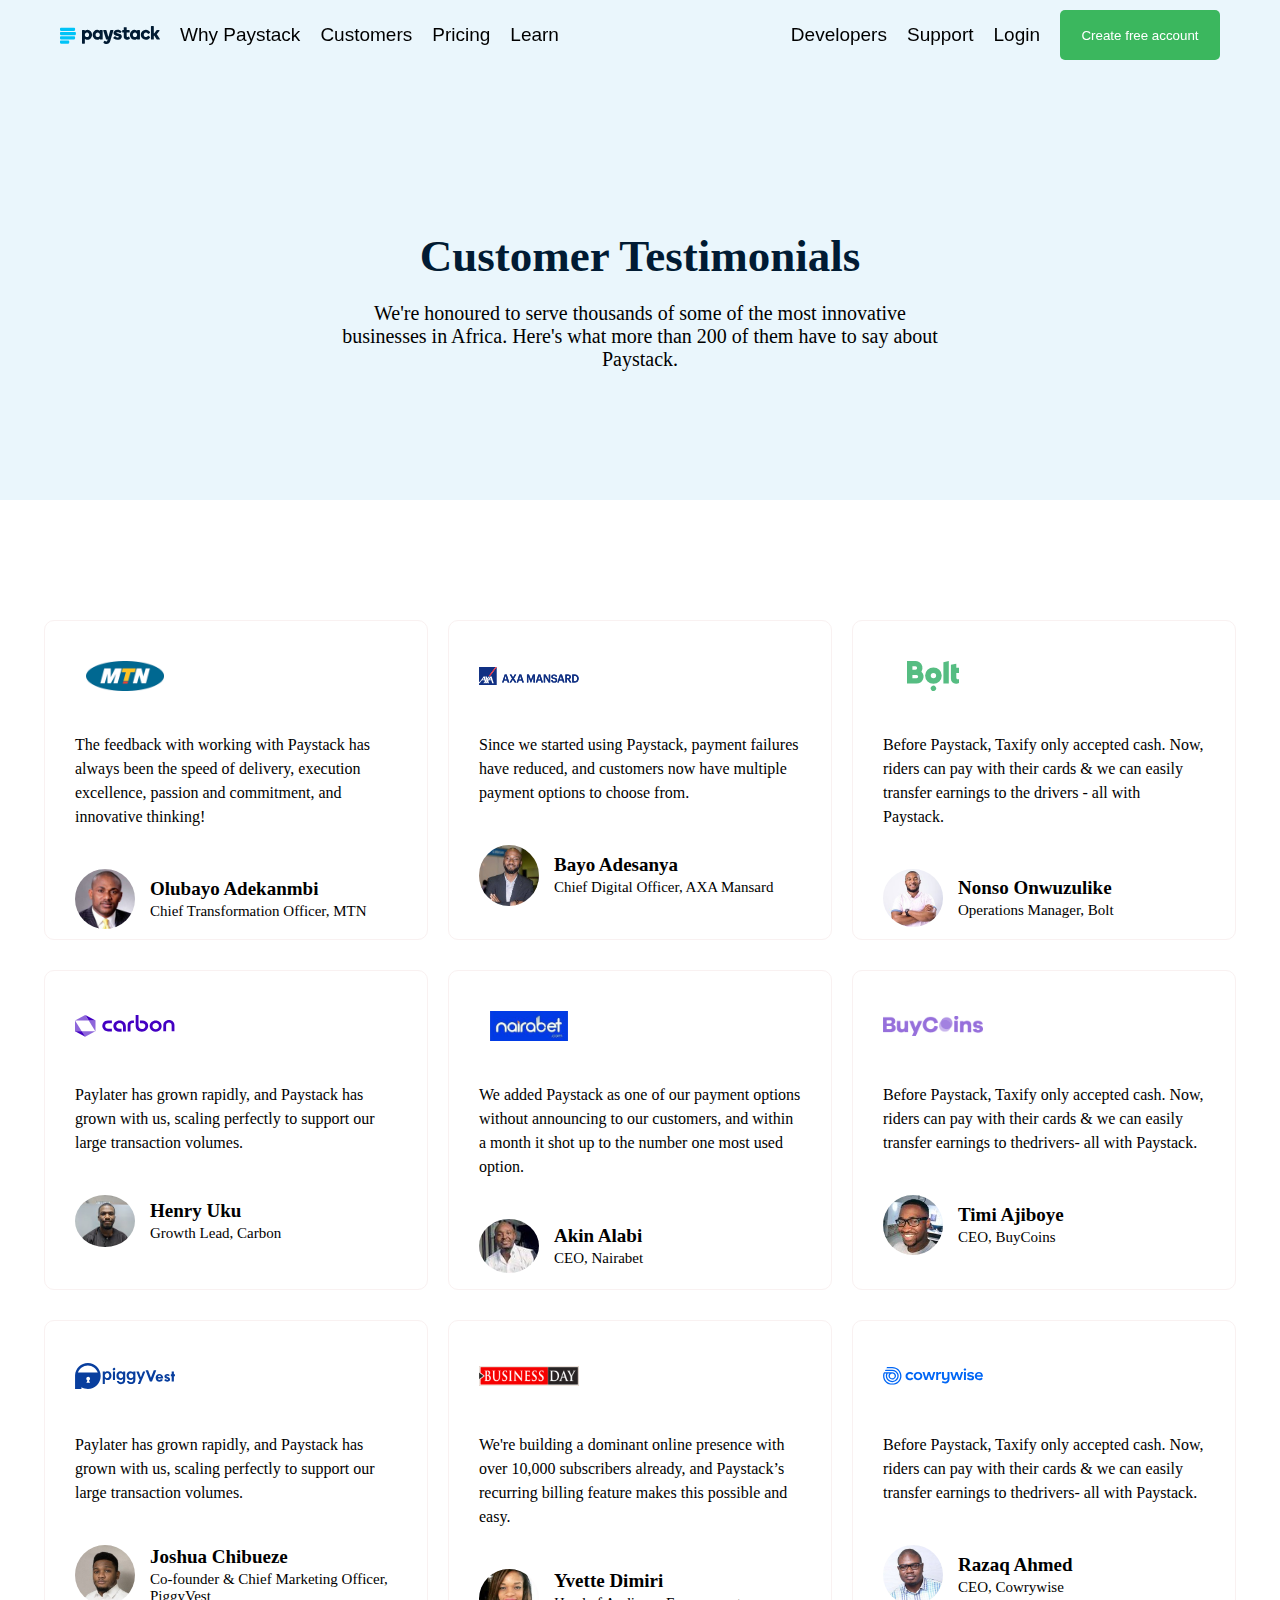
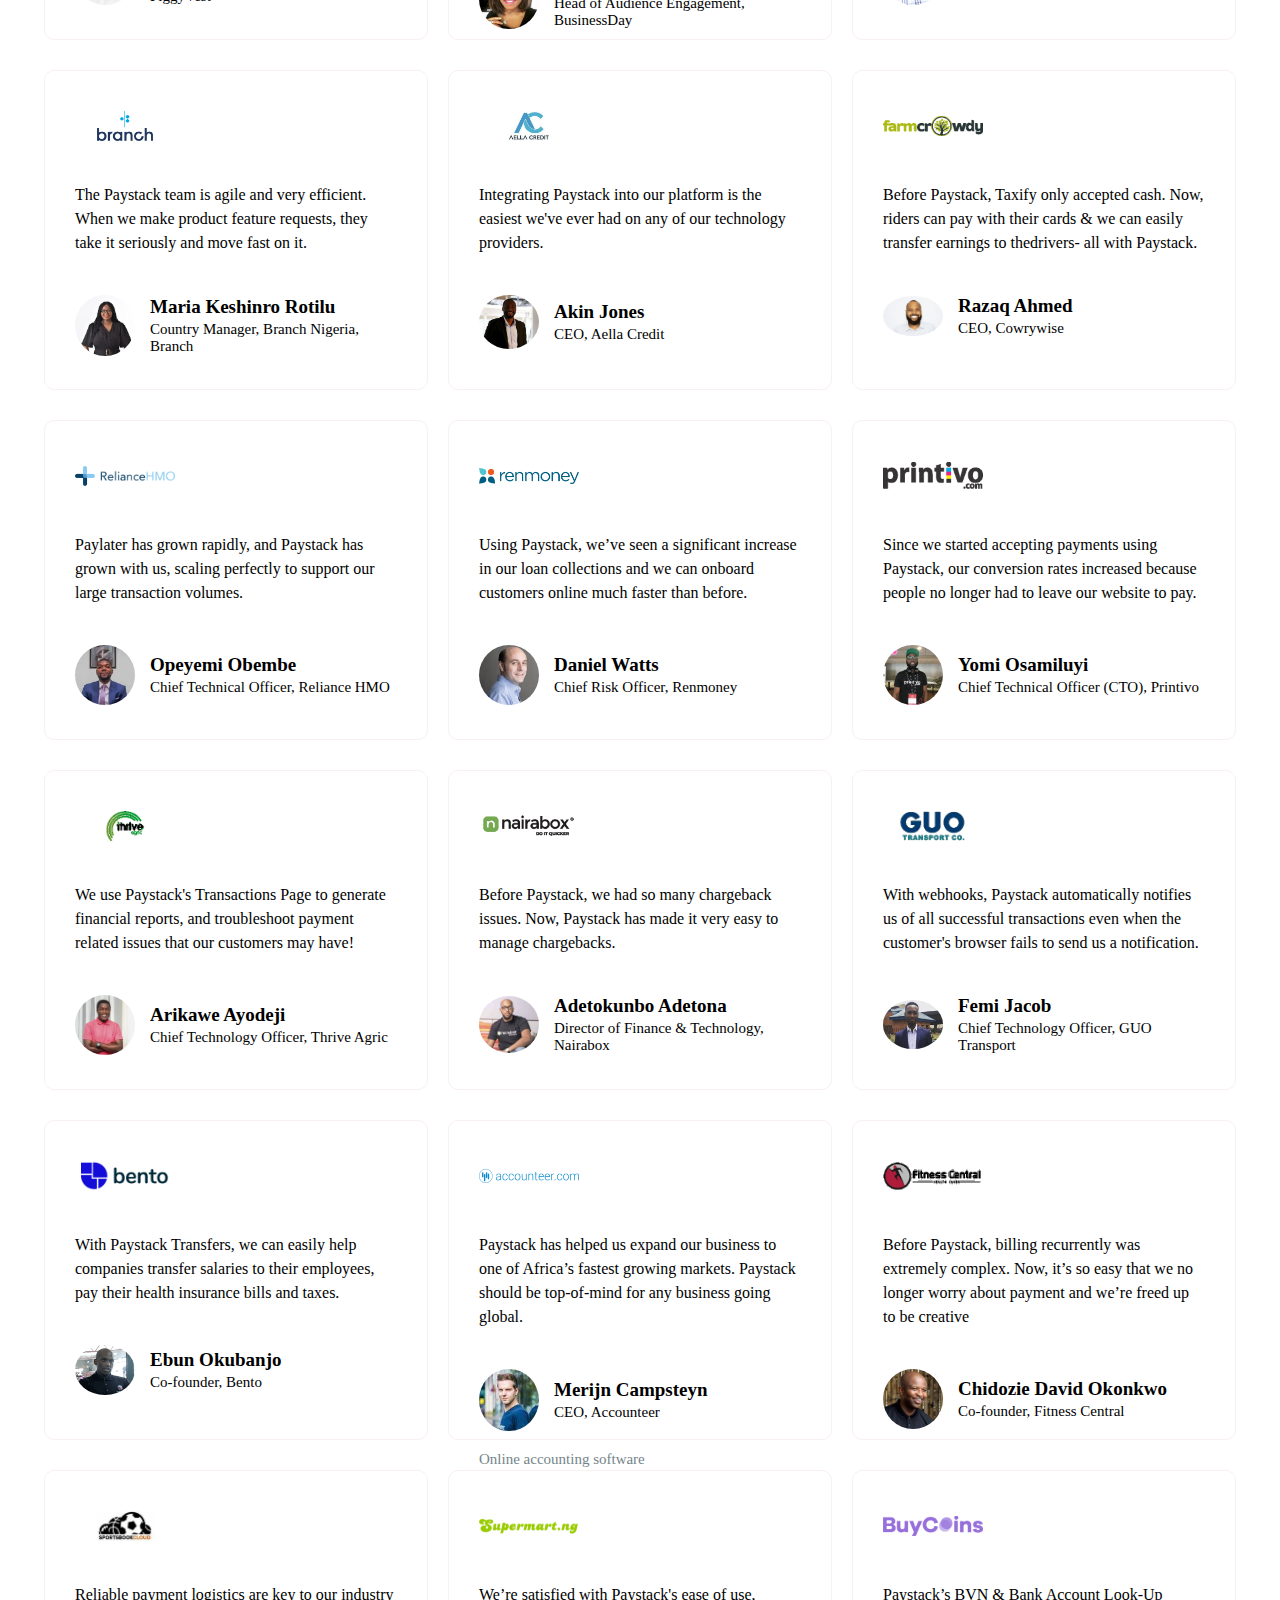
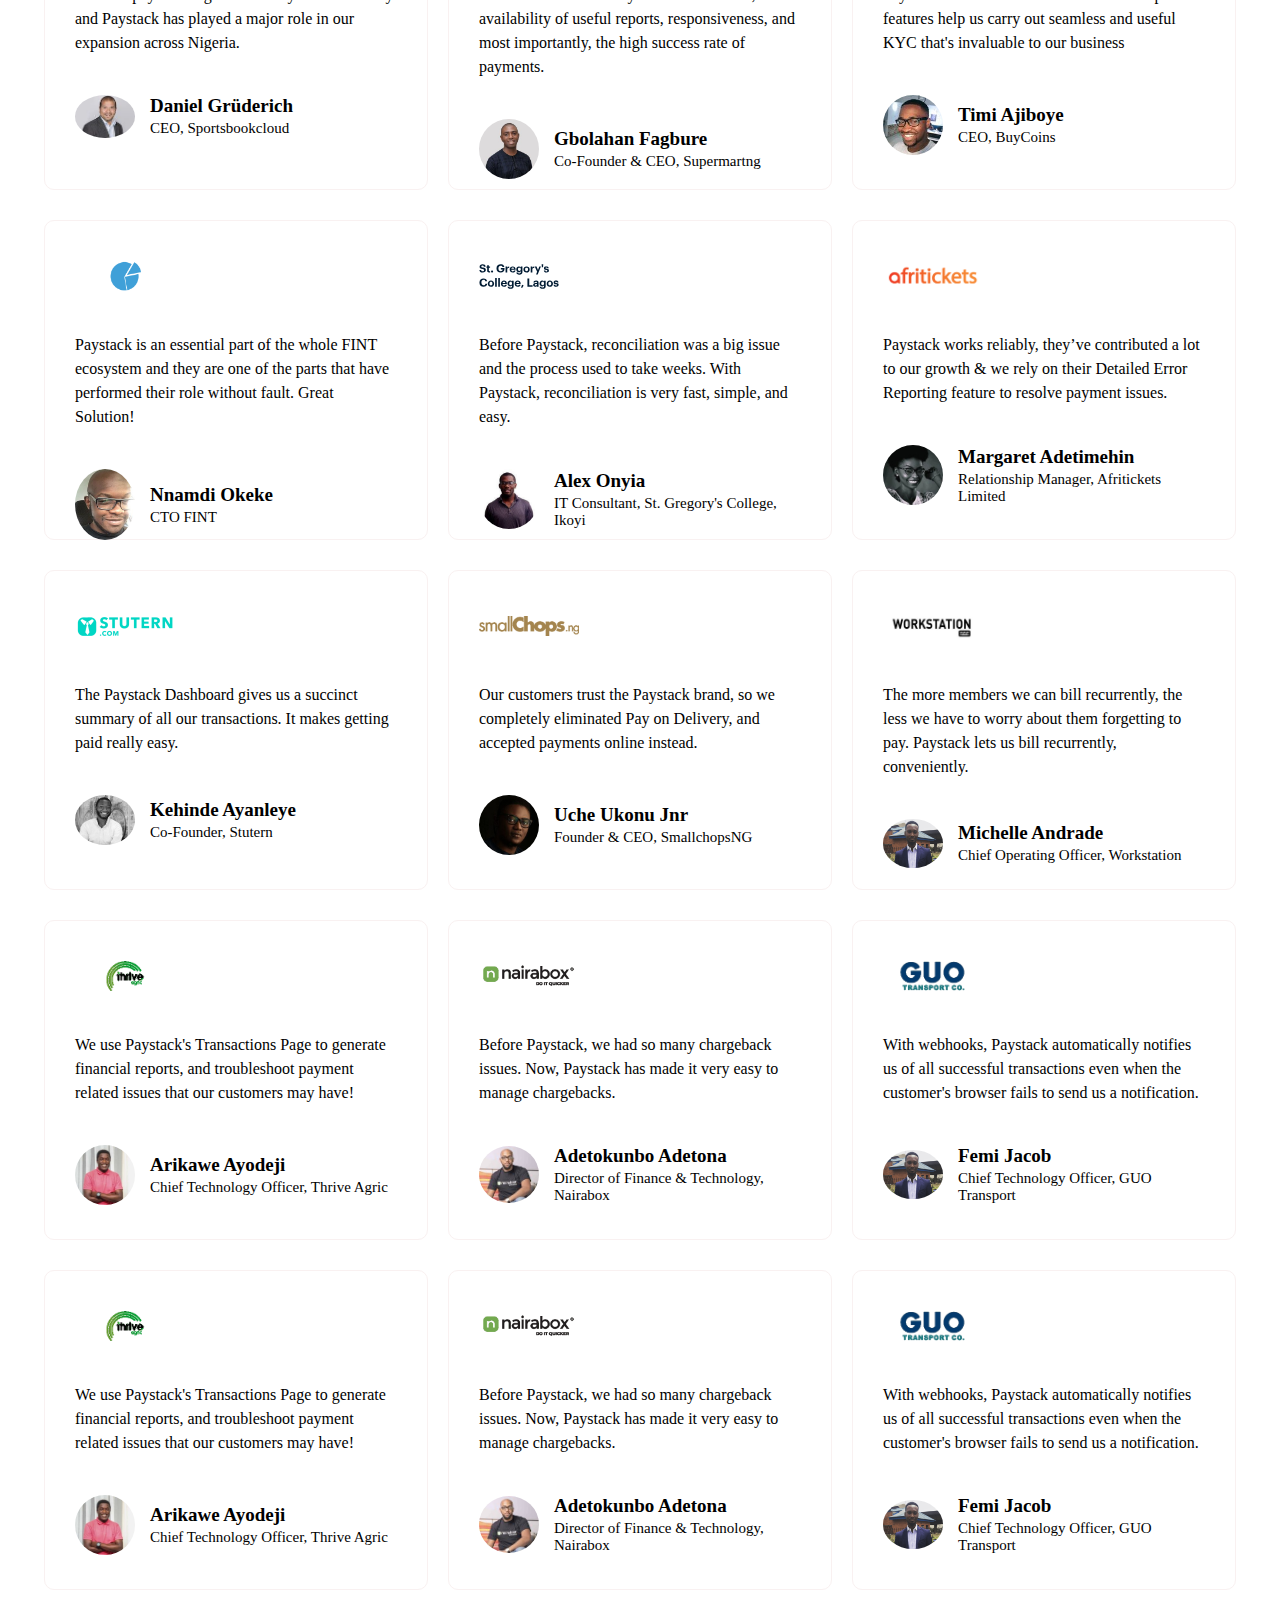
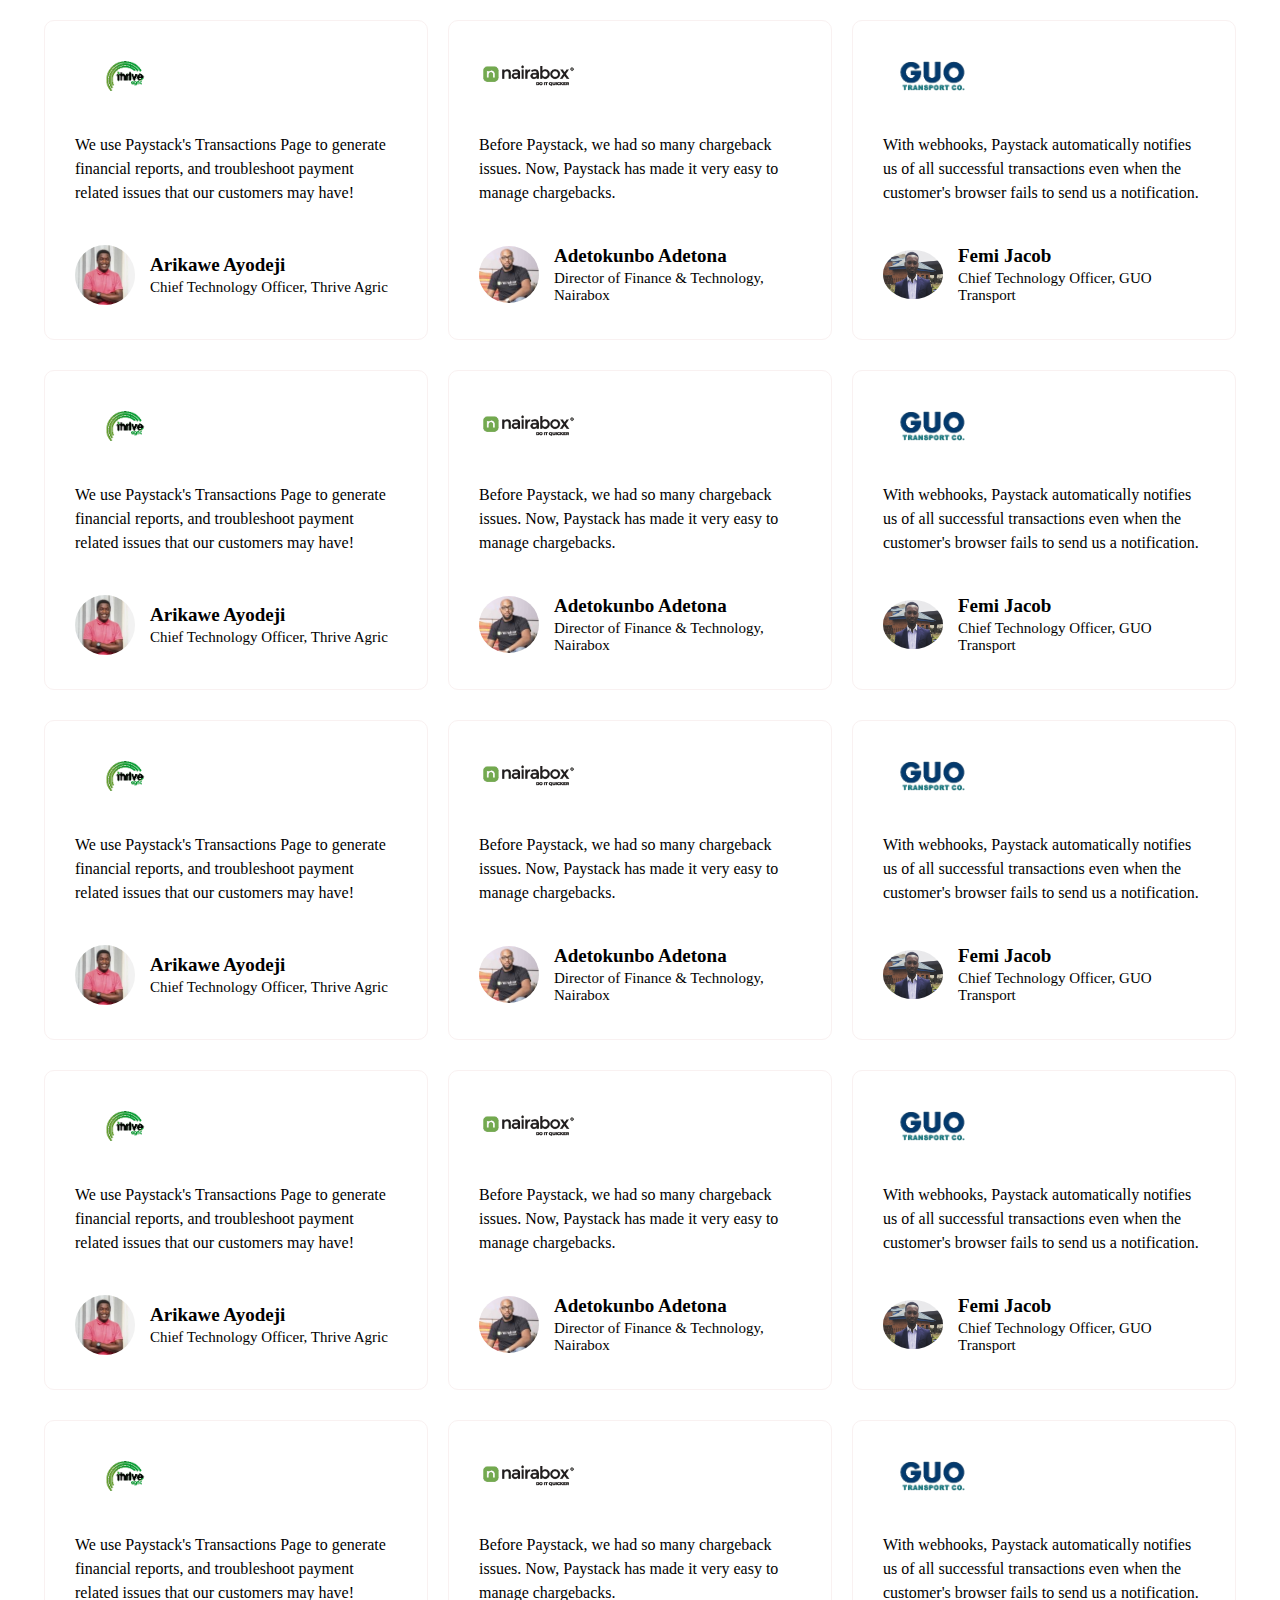
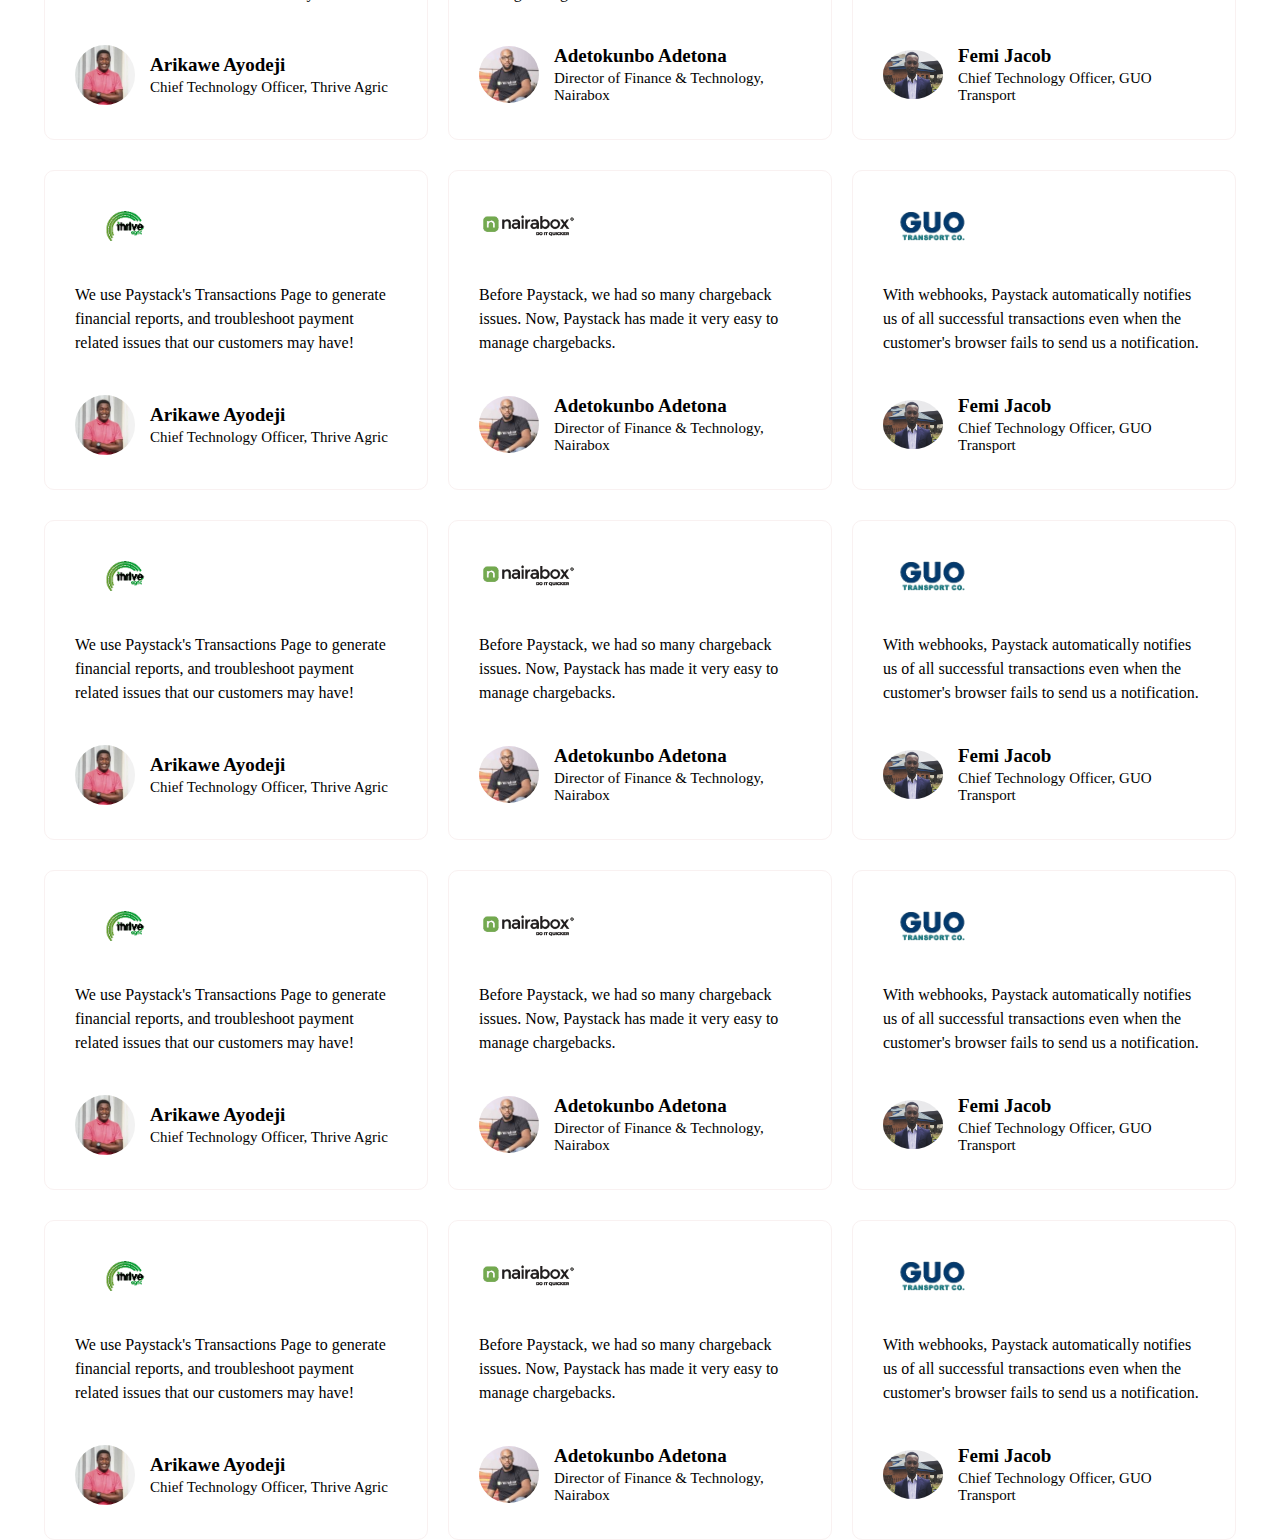
==== commit 18b60c7e: "initial commit" ====
--- a/customers.html
+++ b/customers.html
@@ -8,10 +8,10 @@
     <link rel="stylesheet" href="./styles/customers.css">
 </head>
 <body>
-   <div class="nav">
+   <nav class="nav">
     <section class="nav-1">
     <figure class="paystack">
-       <a href="#" ><img class="paystack-logo" src="./image/paystacklogo.png">Paystack</a>
+       <a href="./index.html"><img class="paystack-logo" src="./image/Paystack-Logo.svg"></a>
     </figure > 
         <a href="#"><li></li>Why Paystack</a>
         <a href="#"><li></li>Customers</a>
@@ -25,17 +25,17 @@
         <a href="#"><li></li>Login</a>
         <button class="btn">Create free account</button>
     </section> 
-   </div>
+   </nav>
    
    <div class="testimonials">
      <article>
         <h2 class="customer-testimonials">Customer Testimonials</h2>
      <span> We're honoured to serve thousands of some of the most innovative businesses in Africa. Here's what more than 200 of them have to say about Paystack.</span>
     </article>
-   </div>
+</div>
 
             <!--reviews row 1-->
-            
+            <!--MTN-->
    <div class="review">
 
    <section class="reviews">
@@ -52,6 +52,7 @@
         </section>
    </section>
 
+         <!--AXA Mansard-->
    <section class="reviews">
     <figure class="logo-fig"><img class="logo" src="./image/mansard.svg"></figure>
     <article class="review-article">
@@ -65,7 +66,7 @@
         </article>
     </section>
      </section>
-
+         <!--Bolt-->
      <section class="reviews">
         <figure class="logo-fig"><img class="logo" src="./image/bolt.svg"></figure>
         <article class="review-article">
@@ -80,8 +81,8 @@
         </section>
          </section> 
         </div>
-
          <!--review row 2-->
+         <!--Carbon-->
          <div class="review">
 
             <section class="reviews">
@@ -97,7 +98,7 @@
                      </article>
                  </section>
             </section>
-         
+            <!--Nairabet-->
             <section class="reviews">
              <figure class="logo-fig"><img class="logo" src="./image/nairabet.jpg"></figure>
              <article class="review-article">
@@ -111,7 +112,7 @@
                  </article>
              </section>
               </section>
-         
+               <!--Buycoins-->
               <section class="reviews">
                  <figure class="logo-fig"><img class="logo" src="./image/buycoins.png"></figure>
                  <article class="review-article">
@@ -146,7 +147,7 @@
             <section class="reviews">
              <figure class="logo-fig"><img class="logo" src="./image/businessday.png"></figure>
              <article class="review-article">
-                We added Paystack as one of our payment options without announcing to our customers, and within a month it shot up to the number one most used option.
+               We're building a dominant online presence with over 10,000 subscribers already, and Paystack’s recurring billing feature makes this possible and easy.  
              </article>
              <section class="profile">
                  <img class="profile-img" src="./image/businessday-img.jpg" alt="businessday-img">
@@ -241,7 +242,6 @@
              <img class="profile-img" src="./image/ren-img.png" alt="businessday-img">
              <article class="profile-article">
                 Daniel Watts
-
                 <span class="office">Chief Risk Officer, Renmoney</span> 
              </article>
          </section>
@@ -306,177 +306,181 @@
  </section> 
 </div>
 <div class="review" >
-    <!--Thrive-->
-<section class="reviews">
-     <figure class="logo-fig"><img class="logo" src="./image/thrive.png"></figure>
-     <article class="review-article">
-        We use Paystack's Transactions Page to generate financial reports, and troubleshoot payment related issues that our customers may have!
-     </article>
-     <section class="profile">
-         <img class="profile-img" src="./image/thrive-img.jpeg" alt="branch-image">
-         <article class="profile-article">      
-       Arikawe Ayodeji
-            <span class="office">Chief Technology Officer, Thrive Agric</span> 
-         </article>
-     </section>
-</section>
-<!--bento-->
-<section class="reviews">
- <figure class="logo-fig"><img class="logo" src="./image/nairabox.png"></figure>
- <article class="review-article">
-    Before Paystack, we had so many chargeback issues. Now, Paystack has made it very easy to manage chargebacks.
- </article>
- <section class="profile">
-     <img class="profile-img" src="./image/nairab-img.jpg" alt="nairabox-img">
-     <article class="profile-article">
-        Adetokunbo Adetona
-        <span class="office">Director of Finance & Technology, Nairabox</span> 
-     </article>
- </section>
-  </section>
-<!--accounteer-->
-  <section class="reviews">
-     <figure class="logo-fig"><img class="logo" src="./image/guo.png"></figure>
-     <article class="review-article">
-        With webhooks, Paystack automatically notifies us of all successful transactions even when the customer's browser fails to send us a notification.
-     </article>
-     <section class="profile">
-     <img class="profile-img" src="./image/GUO-img.png" alt="guo-image">
-     <article class="profile-article">
-        Femi Jacob
-   <span class="office">Chief Technology Officer, GUO Transport</span> 
- </article>
-</section>
-</section> 
-</div>
-<div class="review" >
-    <!--fitness-->
-<section class="reviews">
-     <figure class="logo-fig"><img class="logo" src="./image/thrive.png"></figure>
-     <article class="review-article">
-        We use Paystack's Transactions Page to generate financial reports, and troubleshoot payment related issues that our customers may have!
-     </article>
-     <section class="profile">
-         <img class="profile-img" src="./image/thrive-img.jpeg" alt="branch-image">
-         <article class="profile-article">      
-       Arikawe Ayodeji
-            <span class="office">Chief Technology Officer, Thrive Agric</span> 
-         </article>
-     </section>
-</section>
-<!--sport-->
-<section class="reviews">
- <figure class="logo-fig"><img class="logo" src="./image/nairabox.png"></figure>
- <article class="review-article">
-    Before Paystack, we had so many chargeback issues. Now, Paystack has made it very easy to manage chargebacks.
- </article>
- <section class="profile">
-     <img class="profile-img" src="./image/nairab-img.jpg" alt="nairabox-img">
-     <article class="profile-article">
-        Adetokunbo Adetona
-        <span class="office">Director of Finance & Technology, Nairabox</span> 
-     </article>
- </section>
-  </section>
+    <!--Bento-->
+<section class="reviews">
+     <figure class="logo-fig"><img class="logo" src="./image/Bento-Logo.png"></figure>
+     <article class="review-article">
+      With Paystack Transfers, we can easily help companies transfer salaries to their employees, pay their health insurance bills and taxes.
+     </article>
+     <section class="profile">
+         <img class="profile-img" src="./image/bento-img.png" alt="bento-image">
+         <article class="profile-article">      
+            Ebun Okubanjo
+            <span class="office">Co-founder, Bento</span> 
+         </article>
+     </section>
+</section>
+<!--Accounteer-->
+<section class="reviews">
+ <figure class="logo-fig"><img class="logo" src="./image/acounteer.png"></figure>
+ <article class="review-article">
+   Paystack has helped us expand our business to one of Africa’s fastest growing markets. Paystack should be top-of-mind for any business going global.
+ </article>
+ <section class="profile">
+     <img class="profile-img" src="./image/account-img.jpg" alt="accounteer">
+     <article class="profile-article">
+      Merijn Campsteyn
+        <span class="office">CEO, Accounteer</span>
+      </article>
+ </section>
+ <article class="bottom">
+   <span class="online">Online accounting software</span>
+ </article>
+</section>
+<!--fitness-->
+  <section class="reviews">
+     <figure class="logo-fig"><img class="logo" src="./image/fitness.png"></figure>
+     <article class="review-article">
+      Before Paystack, billing recurrently was extremely complex. Now, it’s so easy that we no longer worry about payment and we’re freed up to be creative
+     </article>
+     <section class="profile">
+     <img class="profile-img" src="./image/fitness-img.jpg" alt="guo-image">
+     <article class="profile-article">
+      Chidozie David Okonkwo
+   <span class="office">Co-founder, Fitness Central</span> 
+ </article>
+</section>
+</section> 
+</div>
+<div class="review" >
+    <!--Sportbook-->
+<section class="reviews">
+     <figure class="logo-fig"><img class="logo" src="./image/sportbookcloud.jpg"></figure>
+     <article class="review-article">
+      Reliable payment logistics are key to our industry and Paystack has played a major role in our expansion across Nigeria.
+     </article>
+     <section class="profile">
+         <img class="profile-img" src="./image/sportbook-img.jpg">
+         <article class="profile-article">      
+            Daniel Grüderich
+
+            <span class="office">CEO, Sportsbookcloud</span> 
+         </article>
+     </section>
+</section>
 <!--supermart-->
-  <section class="reviews">
-     <figure class="logo-fig"><img class="logo" src="./image/guo.png"></figure>
-     <article class="review-article">
-        With webhooks, Paystack automatically notifies us of all successful transactions even when the customer's browser fails to send us a notification.
-     </article>
-     <section class="profile">
-     <img class="profile-img" src="./image/GUO-img.png" alt="guo-image">
-     <article class="profile-article">
-        Femi Jacob
-   <span class="office">Chief Technology Officer, GUO Transport</span> 
- </article>
-</section>
-</section> 
-</div>
-<div class="review" >
-    <!--buycoins-->
-<section class="reviews">
-     <figure class="logo-fig"><img class="logo" src="./image/thrive.png"></figure>
-     <article class="review-article">
-        We use Paystack's Transactions Page to generate financial reports, and troubleshoot payment related issues that our customers may have!
-     </article>
-     <section class="profile">
-         <img class="profile-img" src="./image/thrive-img.jpeg" alt="branch-image">
-         <article class="profile-article">      
-       Arikawe Ayodeji
-            <span class="office">Chief Technology Officer, Thrive Agric</span> 
-         </article>
-     </section>
-</section>
-<!--fint-->
-<section class="reviews">
- <figure class="logo-fig"><img class="logo" src="./image/nairabox.png"></figure>
- <article class="review-article">
-    Before Paystack, we had so many chargeback issues. Now, Paystack has made it very easy to manage chargebacks.
- </article>
- <section class="profile">
-     <img class="profile-img" src="./image/nairab-img.jpg" alt="nairabox-img">
-     <article class="profile-article">
-        Adetokunbo Adetona
-        <span class="office">Director of Finance & Technology, Nairabox</span> 
-     </article>
- </section>
-  </section>
+<section class="reviews">
+ <figure class="logo-fig"><img class="logo" src="./image/Supermart.ng-logo-1.png"></figure>
+ <article class="review-article">
+   We’re satisfied with Paystack's ease of use, availability of useful reports, responsiveness, and most importantly, the high success rate of payments.
+ </article>
+ <section class="profile">
+     <img class="profile-img" src="./image/supermart-img.jpg">
+     <article class="profile-article">
+      Gbolahan Fagbure
+        <span class="office">Co-Founder & CEO, Supermartng</span> 
+     </article>
+ </section>
+  </section>
+<!--Buycoins-->
+  <section class="reviews">
+     <figure class="logo-fig"><img class="logo" src="./image/buycoins.png"></figure>
+     <article class="review-article">
+      Paystack’s BVN & Bank Account Look-Up features help us carry out seamless and useful KYC that's invaluable to our business
+     </article>
+     <section class="profile">
+     <img class="profile-img" src="./image/buycoins-img.jpg">
+     <article class="profile-article">     
+      Timi Ajiboye
+   <span class="office">CEO, BuyCoins</span> 
+ </article>
+</section>
+</section> 
+</div>
+<div class="review" >
+    <!--fint-->
+<section class="reviews">
+     <figure class="logo-fig"><img class="logo" src="./image/fint.png"></figure>
+     <article class="review-article">
+      Paystack is an essential part of the whole FINT ecosystem and they are one of the parts that have performed their role without fault. Great Solution!
+     </article>
+     <section class="profile">
+         <img class="profile-img" src="./image/fint-img.jpg">
+         <article class="profile-article">      
+            Nnamdi Okeke
+            <span class="office">CTO FINT</span> 
+         </article>
+     </section>
+</section>
 <!--st gregory-->
-  <section class="reviews">
-     <figure class="logo-fig"><img class="logo" src="./image/guo.png"></figure>
-     <article class="review-article">
-        With webhooks, Paystack automatically notifies us of all successful transactions even when the customer's browser fails to send us a notification.
-     </article>
-     <section class="profile">
-     <img class="profile-img" src="./image/GUO-img.png" alt="guo-image">
-     <article class="profile-article">
-        Femi Jacob
-   <span class="office">Chief Technology Officer, GUO Transport</span> 
- </article>
-</section>
-</section> 
-</div>
-<div class="review" >
-    <!--afri-->
-<section class="reviews">
-     <figure class="logo-fig"><img class="logo" src="./image/thrive.png"></figure>
-     <article class="review-article">
-        We use Paystack's Transactions Page to generate financial reports, and troubleshoot payment related issues that our customers may have!
-     </article>
-     <section class="profile">
-         <img class="profile-img" src="./image/thrive-img.jpeg" alt="branch-image">
-         <article class="profile-article">      
-       Arikawe Ayodeji
-            <span class="office">Chief Technology Officer, Thrive Agric</span> 
-         </article>
-     </section>
-</section>
-<!--stuttern-->
-<section class="reviews">
- <figure class="logo-fig"><img class="logo" src="./image/nairabox.png"></figure>
- <article class="review-article">
-    Before Paystack, we had so many chargeback issues. Now, Paystack has made it very easy to manage chargebacks.
- </article>
- <section class="profile">
-     <img class="profile-img" src="./image/nairab-img.jpg" alt="nairabox-img">
-     <article class="profile-article">
-        Adetokunbo Adetona
-        <span class="office">Director of Finance & Technology, Nairabox</span> 
-     </article>
- </section>
-  </section>
-<!--small chops-->
-  <section class="reviews">
-     <figure class="logo-fig"><img class="logo" src="./image/guo.png"></figure>
-     <article class="review-article">
-        With webhooks, Paystack automatically notifies us of all successful transactions even when the customer's browser fails to send us a notification.
-     </article>
-     <section class="profile">
-     <img class="profile-img" src="./image/GUO-img.png" alt="guo-image">
-     <article class="profile-article">
-        Femi Jacob
-   <span class="office">Chief Technology Officer, GUO Transport</span> 
+<section class="reviews">
+ <figure class="logo-fig"><img class="logo" src="./image/St.-Gregorys-College_180813_113609.svg"></figure>
+ <article class="review-article">
+   Before Paystack, reconciliation was a big issue and the process used to take weeks. With Paystack, reconciliation is very fast, simple, and easy.
+ </article>
+ <section class="profile">
+     <img class="profile-img" src="./image/st-greg-img.jpg">
+     <article class="profile-article">
+            Alex Onyia
+        <span class="office">IT Consultant, St. Gregory's College, Ikoyi</span> 
+     </article>
+ </section>
+  </section>
+<!--afritikets-->
+  <section class="reviews">
+     <figure class="logo-fig"><img class="logo" src="./image/affritickets.png"></figure>
+     <article class="review-article">
+      Paystack works reliably, they’ve contributed a lot to our growth & we rely on their Detailed Error Reporting feature to resolve payment issues.
+     </article>
+     <section class="profile">
+     <img class="profile-img" src="./image/afri-img.jpg" alt="afritiket-image">
+     <article class="profile-article">
+        Margaret Adetimehin
+   <span class="office">Relationship Manager, Afritickets Limited</span> 
+ </article>
+</section>
+</section> 
+</div>
+<div class="review" >
+    <!--stuttern-->
+<section class="reviews">
+     <figure class="logo-fig"><img class="logo" src="./image/stutern.png"></figure>
+     <article class="review-article">
+      The Paystack Dashboard gives us a succinct summary of all our transactions. It makes getting paid really easy.
+     </article>
+     <section class="profile">
+         <img class="profile-img" src="./image/stutern-img.jpg" alt="branch-image">
+         <article class="profile-article">      
+            Kehinde Ayanleye
+            <span class="office">Co-Founder, Stutern</span> 
+         </article>
+     </section>
+</section>
+<!--smallchops-->
+<section class="reviews">
+ <figure class="logo-fig"><img class="logo" src="./image/smallchops.png"></figure>
+ <article class="review-article">
+   Our customers trust the Paystack brand, so we completely eliminated Pay on Delivery, and accepted payments online instead.
+ </article>
+ <section class="profile">
+     <img class="profile-img" src="./image/smallchops-img.jpg" alt="nairabox-img">
+     <article class="profile-article">
+      Uche Ukonu Jnr
+        <span class="office">Founder & CEO, SmallchopsNG</span> 
+     </article>
+ </section>
+  </section>
+<!--workstation-->
+  <section class="reviews">
+     <figure class="logo-fig"><img class="logo" src="./image/workstation.jpg"></figure>
+     <article class="review-article">
+      The more members we can bill recurrently, the less we have to worry about them forgetting to pay. Paystack lets us bill recurrently, conveniently.
+     </article>
+     <section class="profile">
+     <img class="profile-img" src="./image/GUO-img.png" alt="workstation-img">
+     <article class="profile-article">
+      Michelle Andrade
+   <span class="office">Chief Operating Officer, Workstation</span> 
  </article>
 </section>
 </section> 
--- a/styles/customers.css
+++ b/styles/customers.css
@@ -14,36 +14,33 @@
 
 .nav {
     display: flex;
-    position: relative;
     justify-content: space-between;
-    margin-top: 2rem;
-    margin-left: 6rem;
-    margin-right: 6rem;
-    position: relative;
-    padding-bottom: 2rem;   
+    position: fixed; 
+    width: 100%;
+    padding-top: 1rem;
+    z-index: 100;
+   
+   
 }
 .paystack {
     display: flex;
 }
-section .nav-1 {
-    position: fixed;
+.nav .nav-1 {
+    width: 100%;
+   
+    padding-left: 6rem;
+     
     
 }
  .nav .nav-1 {
     display: flex;
     align-items: center;
     list-style: none;
-    gap: 2rem;
-    
-    
+    gap: 2rem; 
 }
-    .nav-1 .paystack {
-        max-width: 12rem;
-        
-    
-    }
+   
     .nav-1 .paystack .paystack-logo {
-        max-width: 35%;
+        width: 10rem;
     }
 
 .nav .nav-1 a {
@@ -52,7 +49,6 @@
     text-decoration: none;
     color: black;
     font-size: 1.9rem;
-
     font-family: MyFont, Arial, Helvetica, sans-serif;
     
 }
@@ -63,6 +59,7 @@
     align-items: center;
     list-style: none;
     gap: 2rem;
+    padding-right: 6rem;
 
 }
 .nav .nav-2 a {
@@ -77,7 +74,9 @@
 border-radius: .5rem;
 border: none;
 background-color: #3bb75e;
+color: white;
 height: 5rem;
+width: 16rem;
 }
 .testimonials {
     display: flex;
@@ -86,7 +85,7 @@
     justify-content: center;
     padding-top: 10rem;
     background-color: #eaf6fc;
-    height: 50vh;
+    height: 50rem;
     margin-bottom: 12rem;
 }
 .customer-testimonials {
@@ -146,11 +145,16 @@
 .profile {
     display: flex;
     align-items: center;
+   
     gap: 1.5rem;
+    
 }
 .profile-img {
+    max-width: 6rem;
+    width: 100%;
     border-radius: 100%;
-    max-width: 6rem;
+    border-radius: ;
+ 
 }
 .profile-article {
     display: flex;
@@ -163,4 +167,11 @@
     font-size: 1.5rem;
     font-weight: 200;
 }
+.bottom {
+    padding-top: 2rem;
+}
 
+ .online {
+    font-size: 1.5rem;
+    color: #74848a;
+}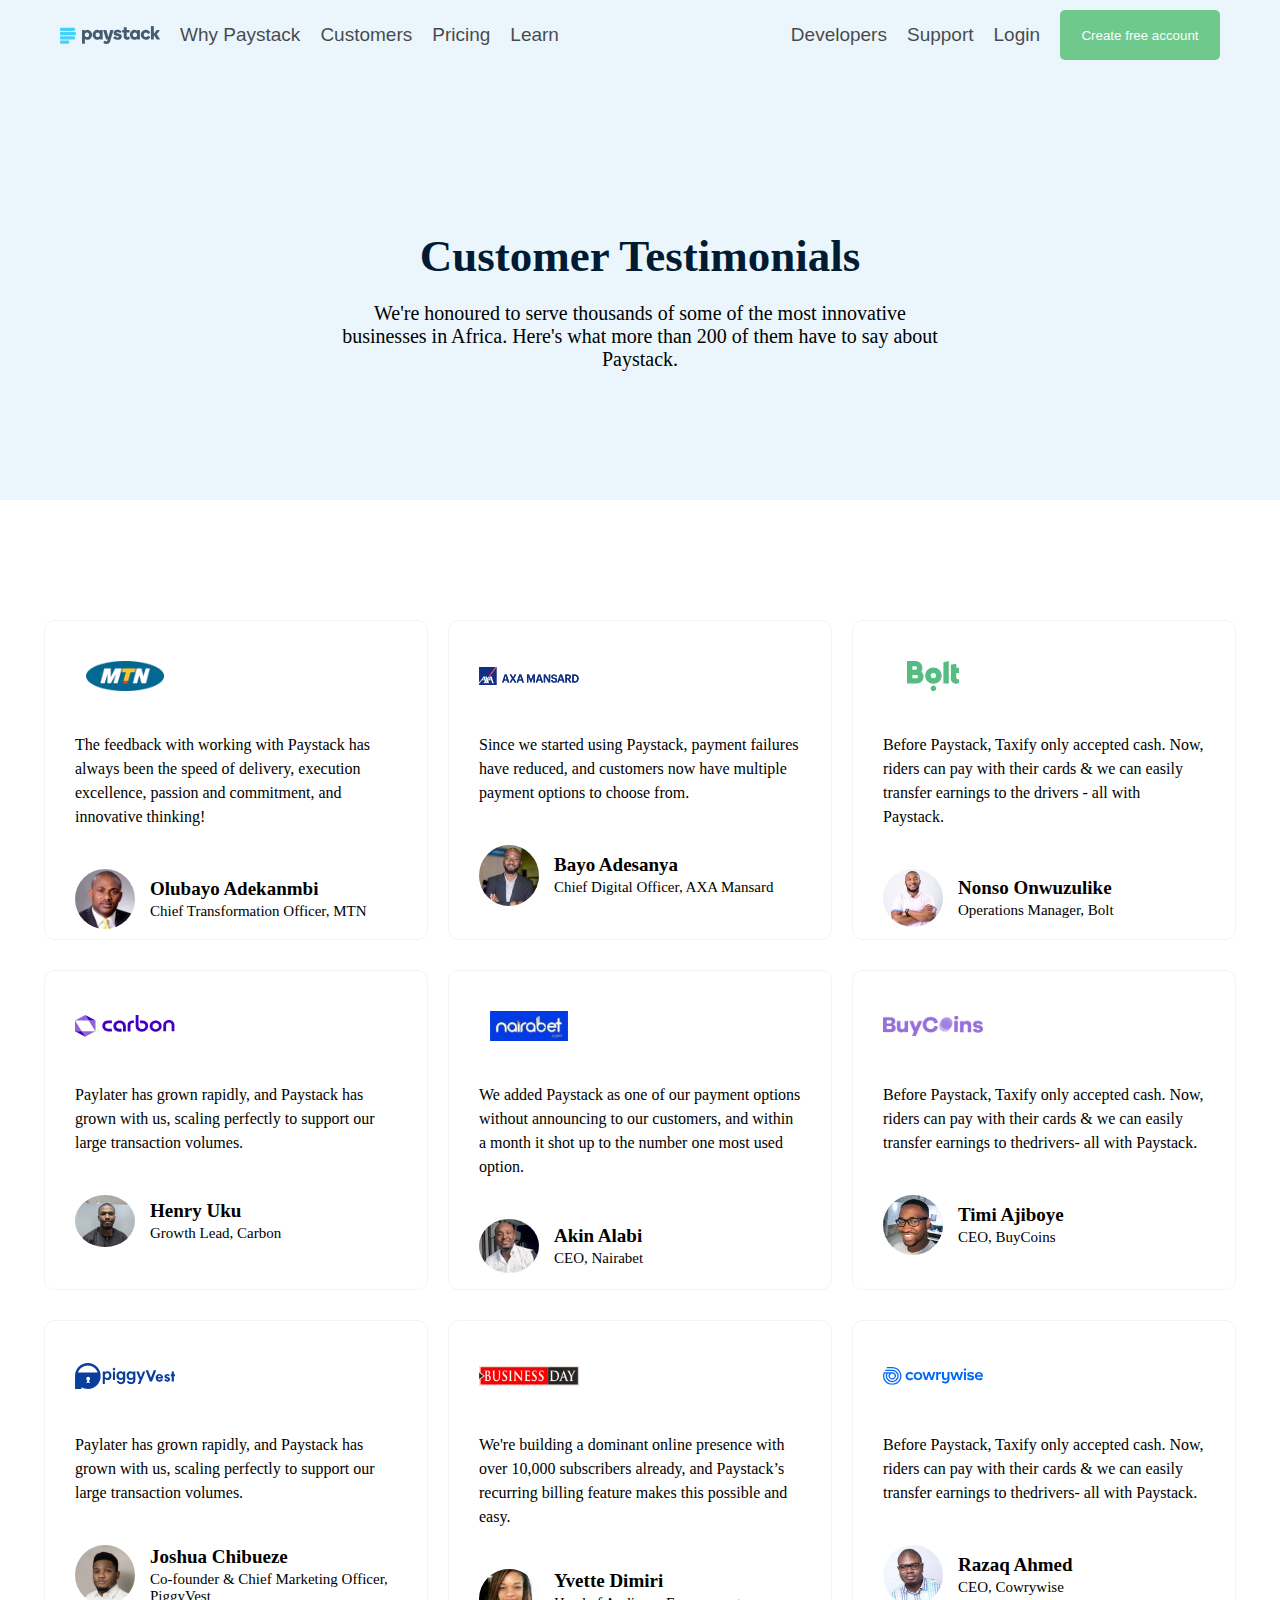
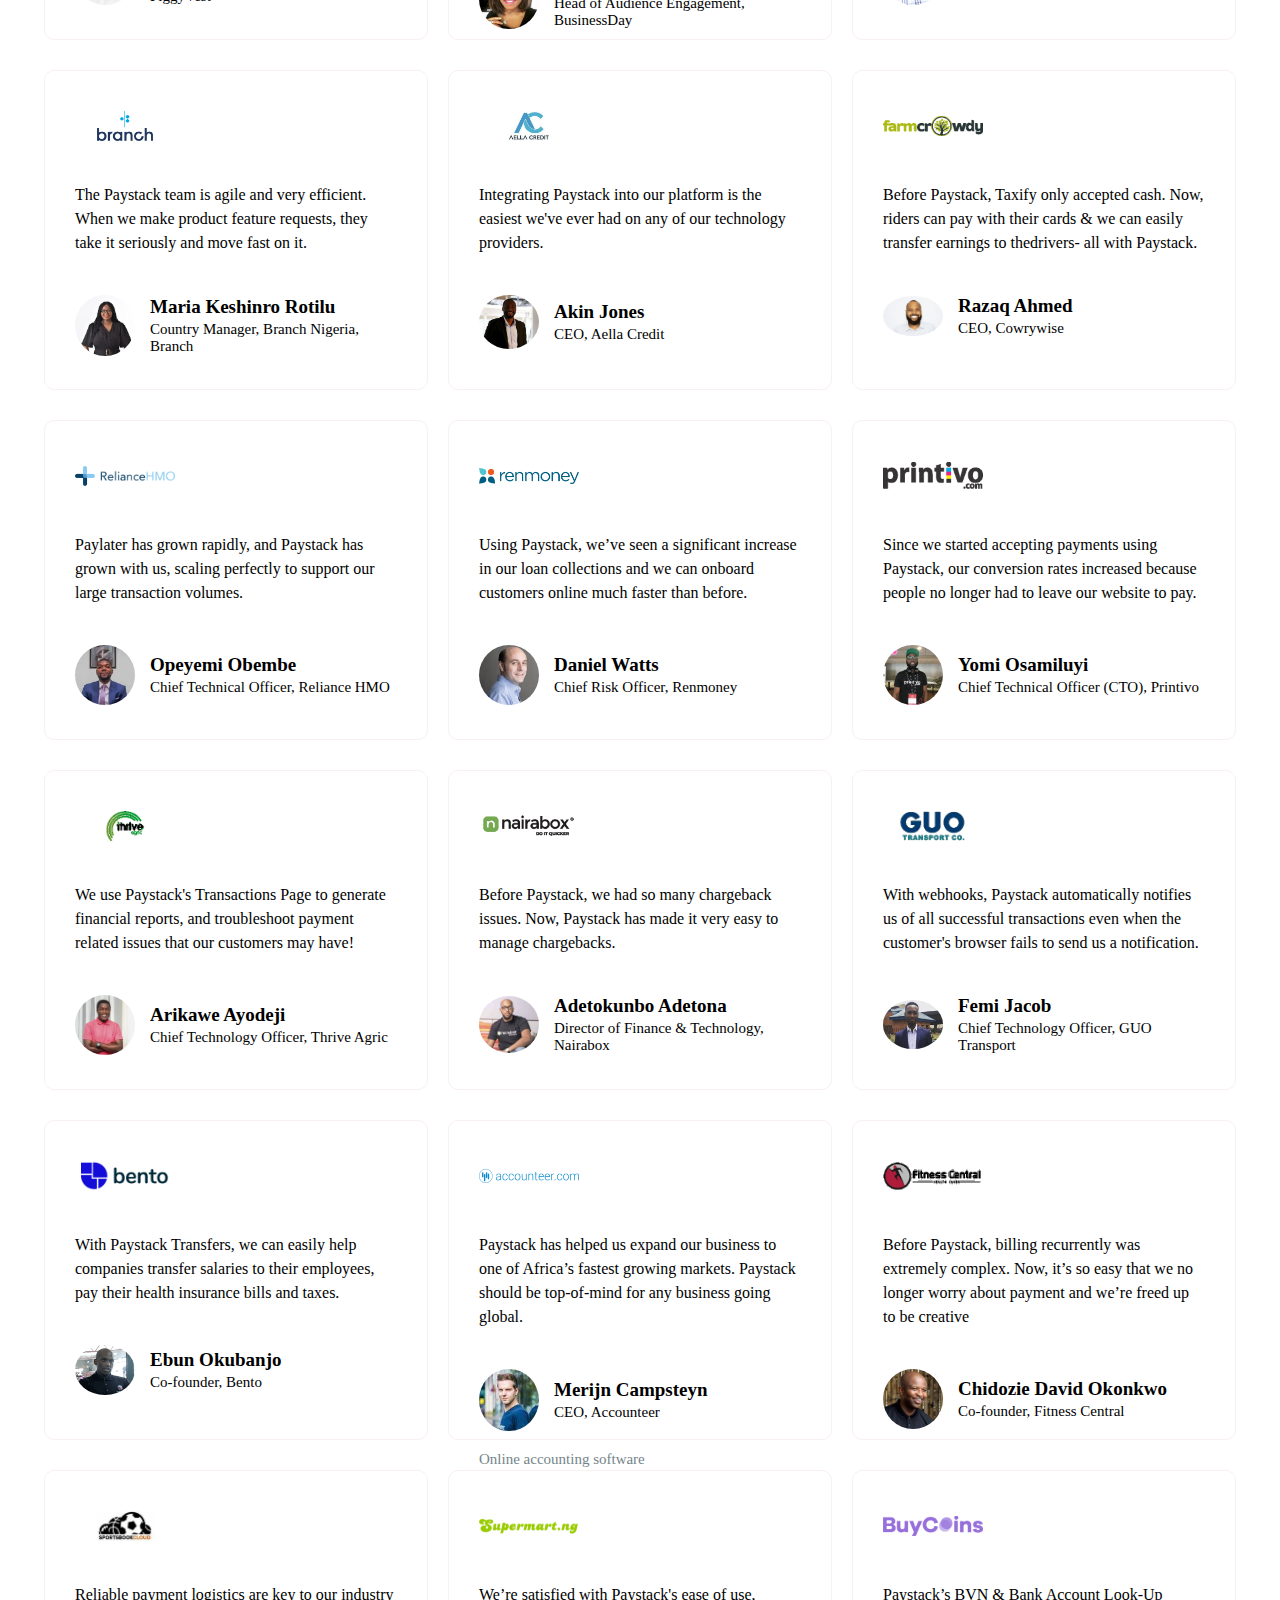
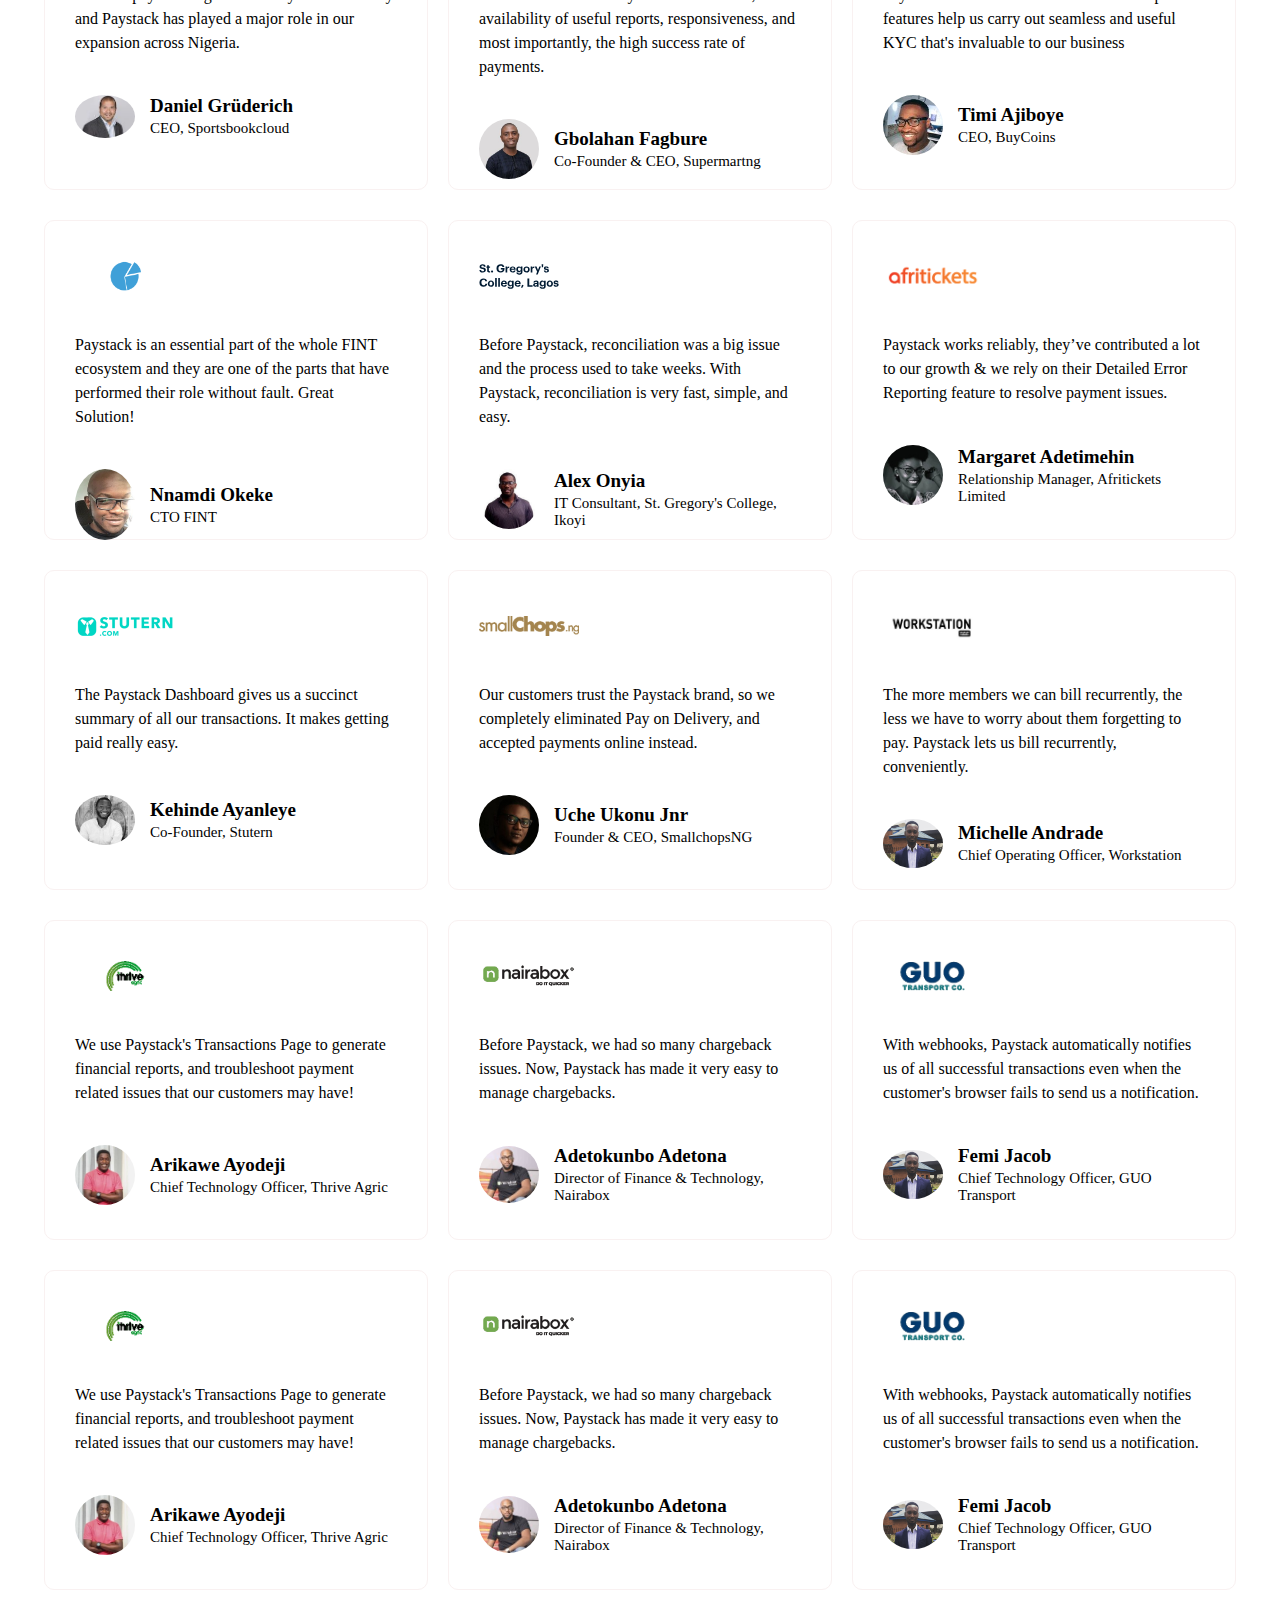
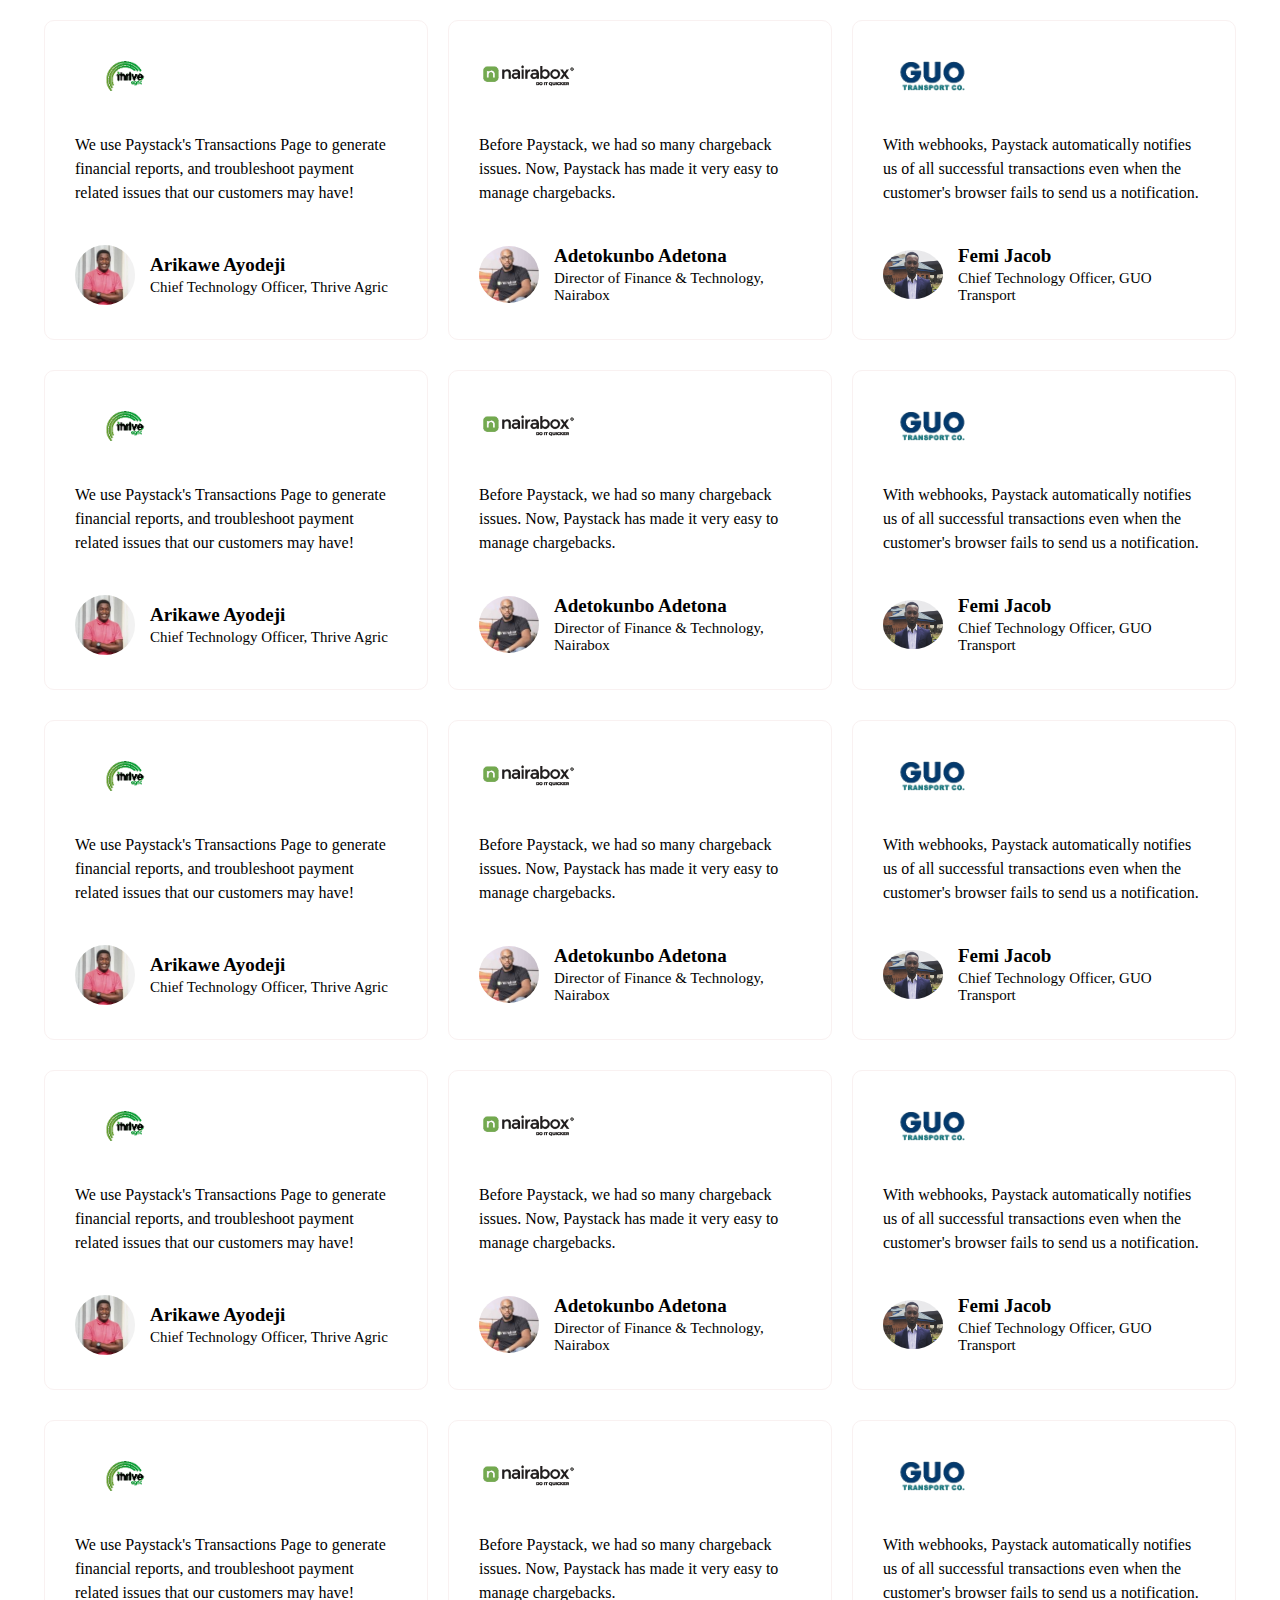
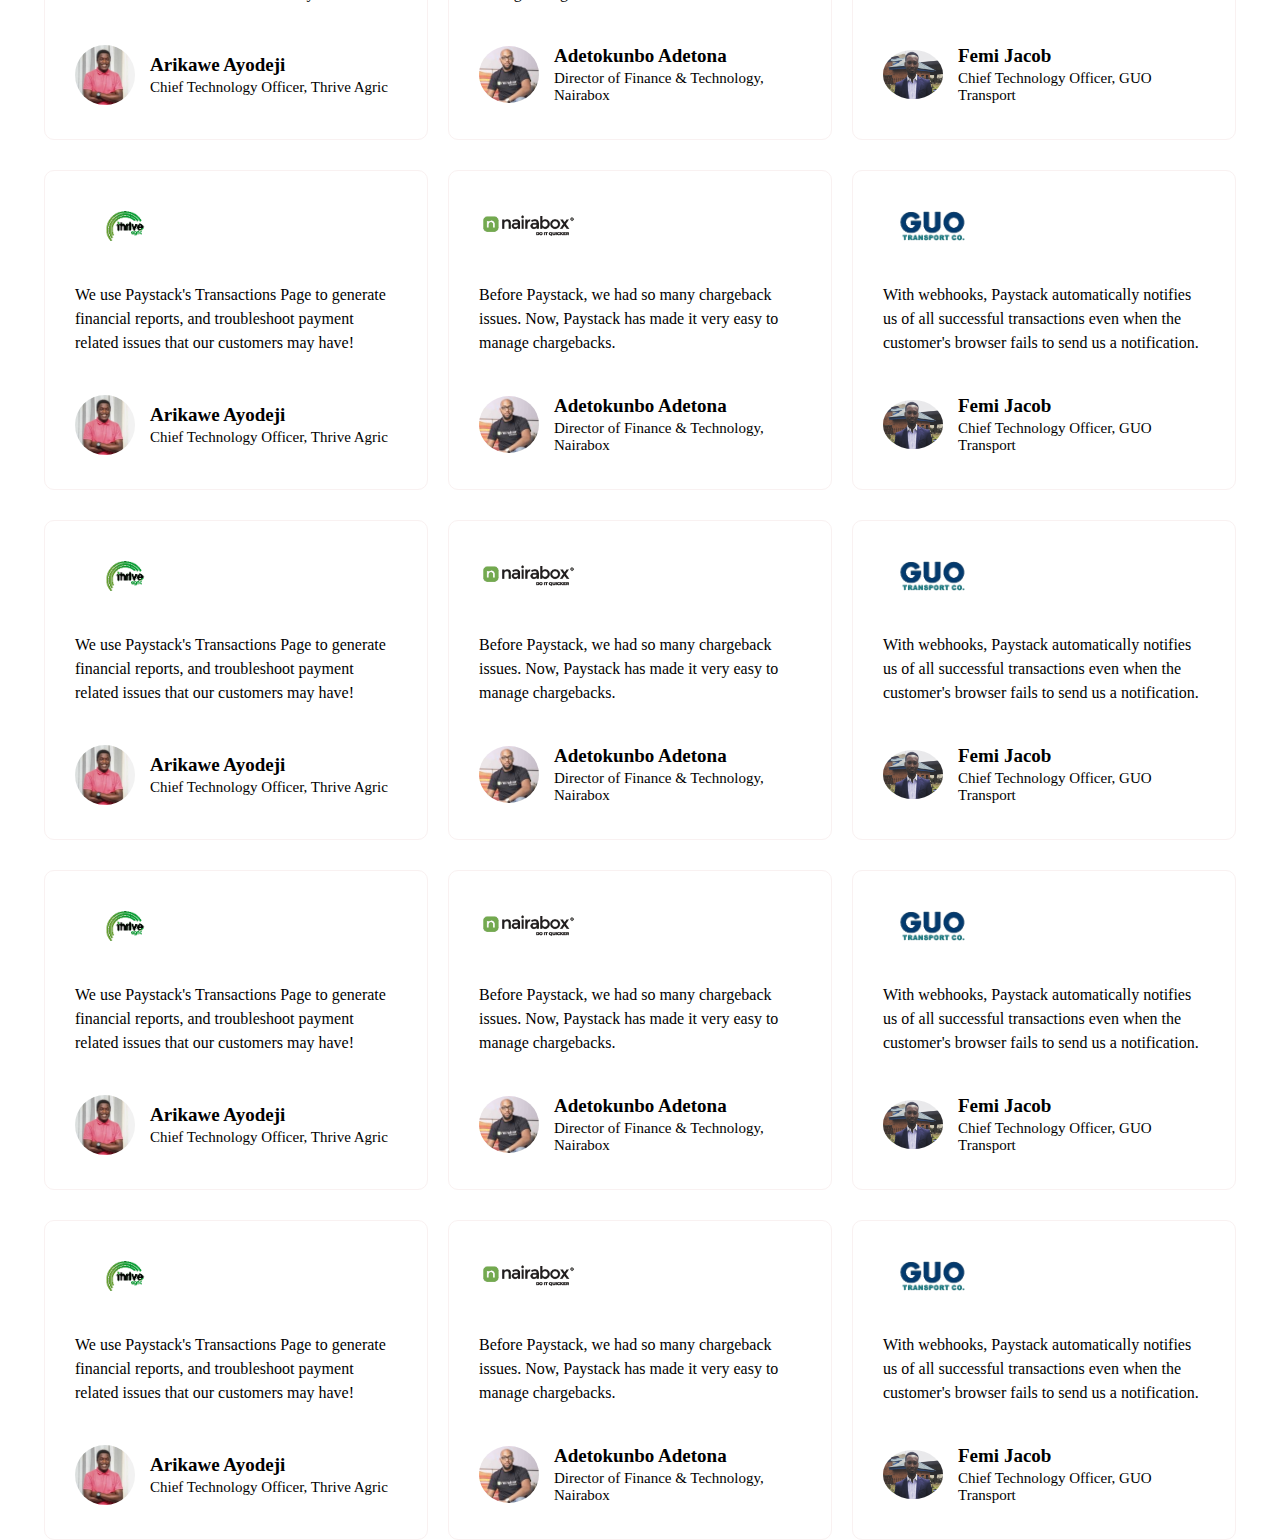
==== commit fbc3bbf7: "initial commit" ====
--- a/customers.html
+++ b/customers.html
@@ -14,16 +14,16 @@
        <a href="./index.html"><img class="paystack-logo" src="./image/Paystack-Logo.svg"></a>
     </figure > 
         <a href="#"><li></li>Why Paystack</a>
-        <a href="#"><li></li>Customers</a>
-        <a href="#"><li></li>Pricing</a>
-        <a href="#"><li></li>Learn</a>
+        <a href="./customers.html"><li></li>Customers</a>
+        <a href="./pricing.html"><li></li>Pricing</a>
+        <a href="./learn.html"><li></li>Learn</a>
     </section>
 
     <section class="nav-2">
-        <a href="#"><li></li>Developers</a>
+        <a href="./developers.html"><li></li>Developers</a>
         <a href="#"><li></li>Support</a>
         <a href="#"><li></li>Login</a>
-        <button class="btn">Create free account</button>
+       <a href="./freeaccount.html"><button class="btn">Create free account</button></a>
     </section> 
    </nav>
    
--- a/styles/customers.css
+++ b/styles/customers.css
@@ -19,6 +19,8 @@
     width: 100%;
     padding-top: 1rem;
     z-index: 100;
+    background-color: #eaf6fc;
+    opacity: 0.7;
    
    
 }
@@ -49,8 +51,10 @@
     text-decoration: none;
     color: black;
     font-size: 1.9rem;
-    font-family: MyFont, Arial, Helvetica, sans-serif;
-    
+    font-family: MyFont, Arial, Helvetica, sans-serif; 
+}
+.nav .nav-1 a:hover {
+    color: blue;
 }
 
 
@@ -68,6 +72,9 @@
     font-size: 1.9rem;
     font-family: MyFont, Arial, Helvetica, sans-serif;
     
+}
+.nav .nav-2 a:hover {
+    color: blue;
 }
 .btn {
 padding: 1rem 2rem;
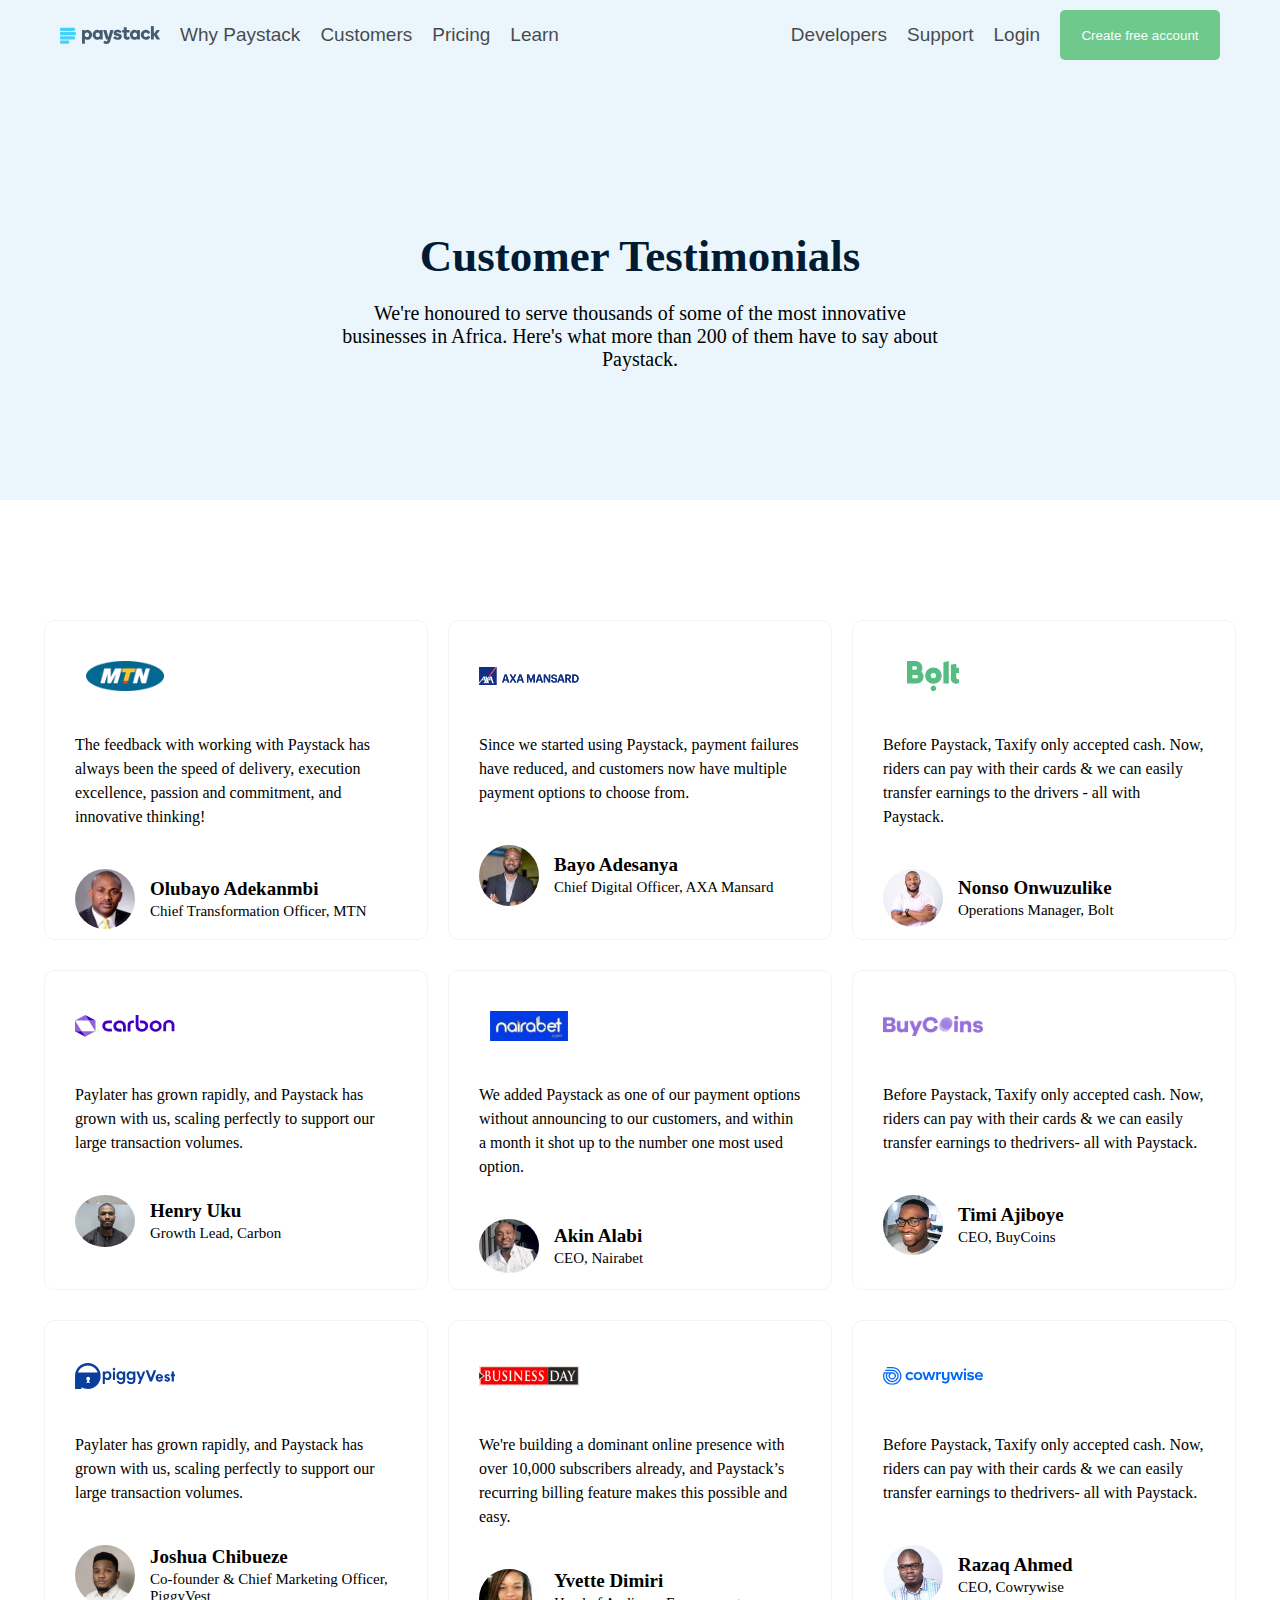
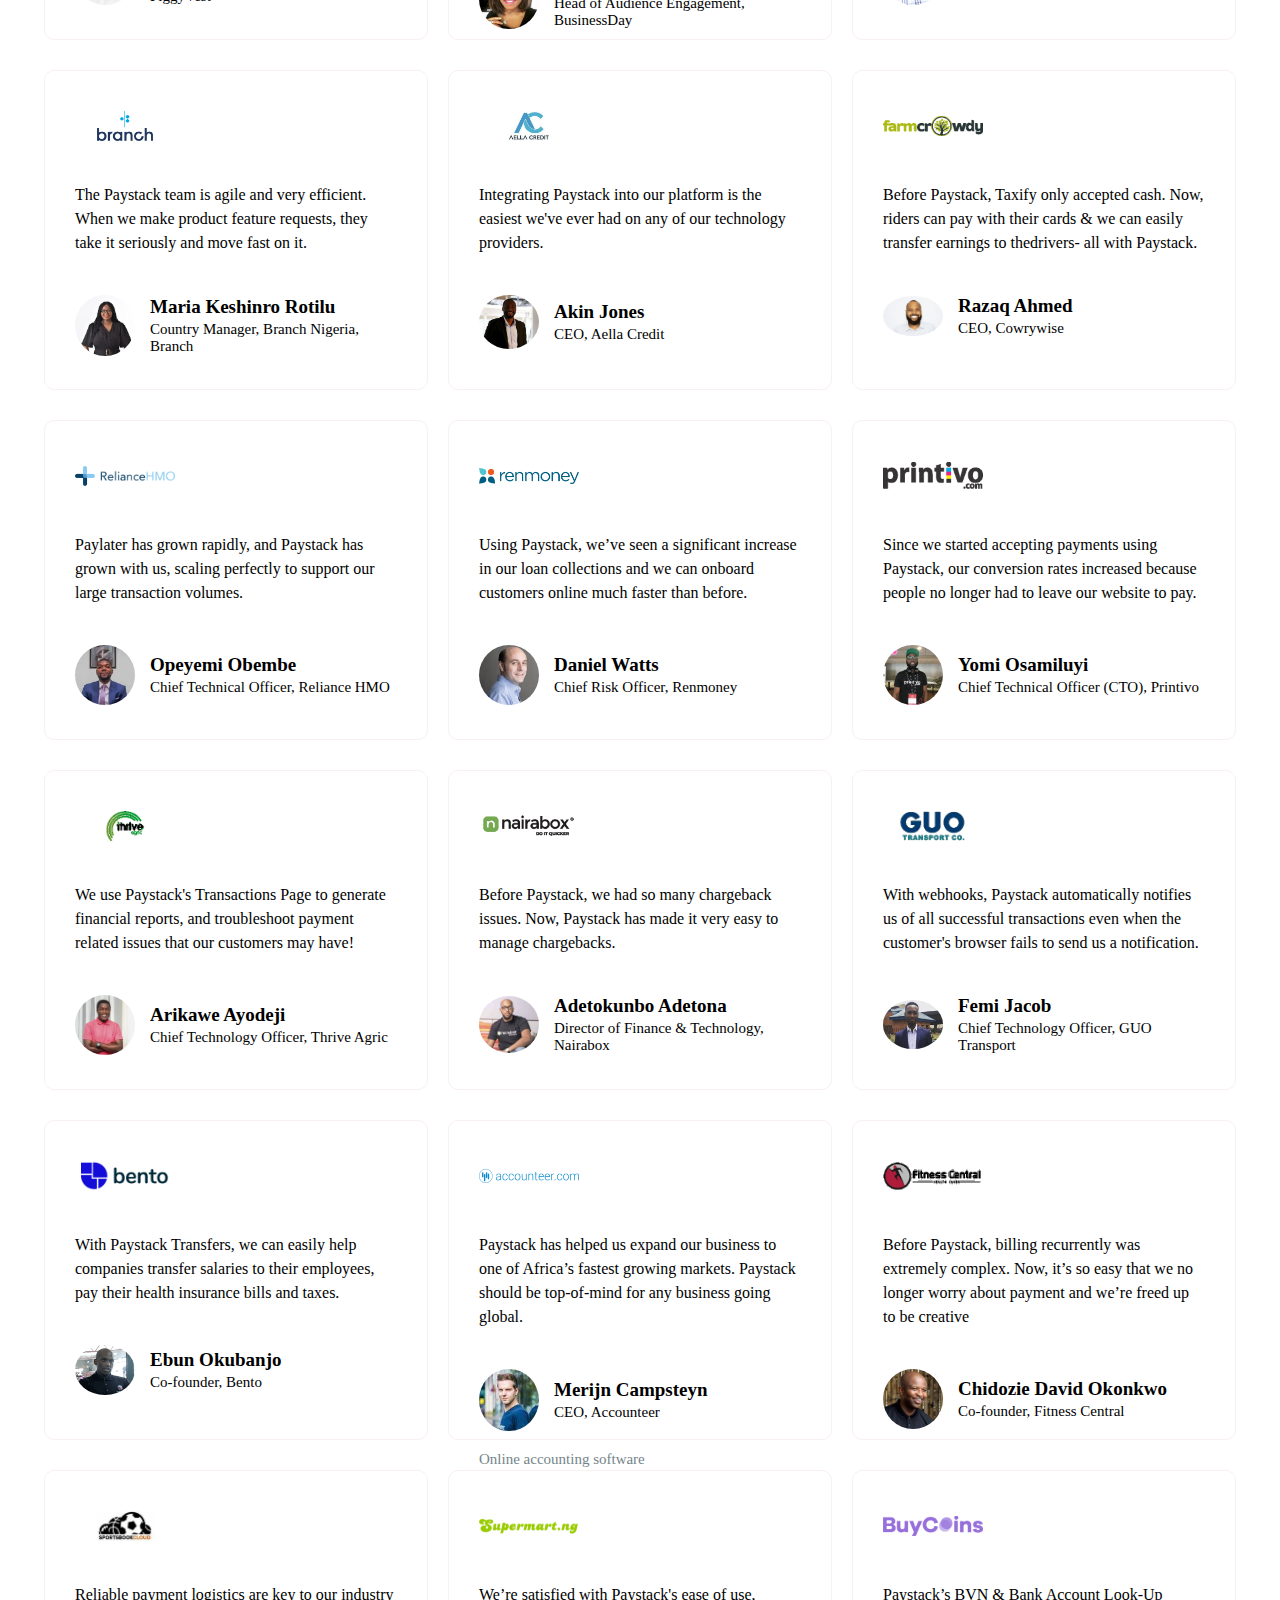
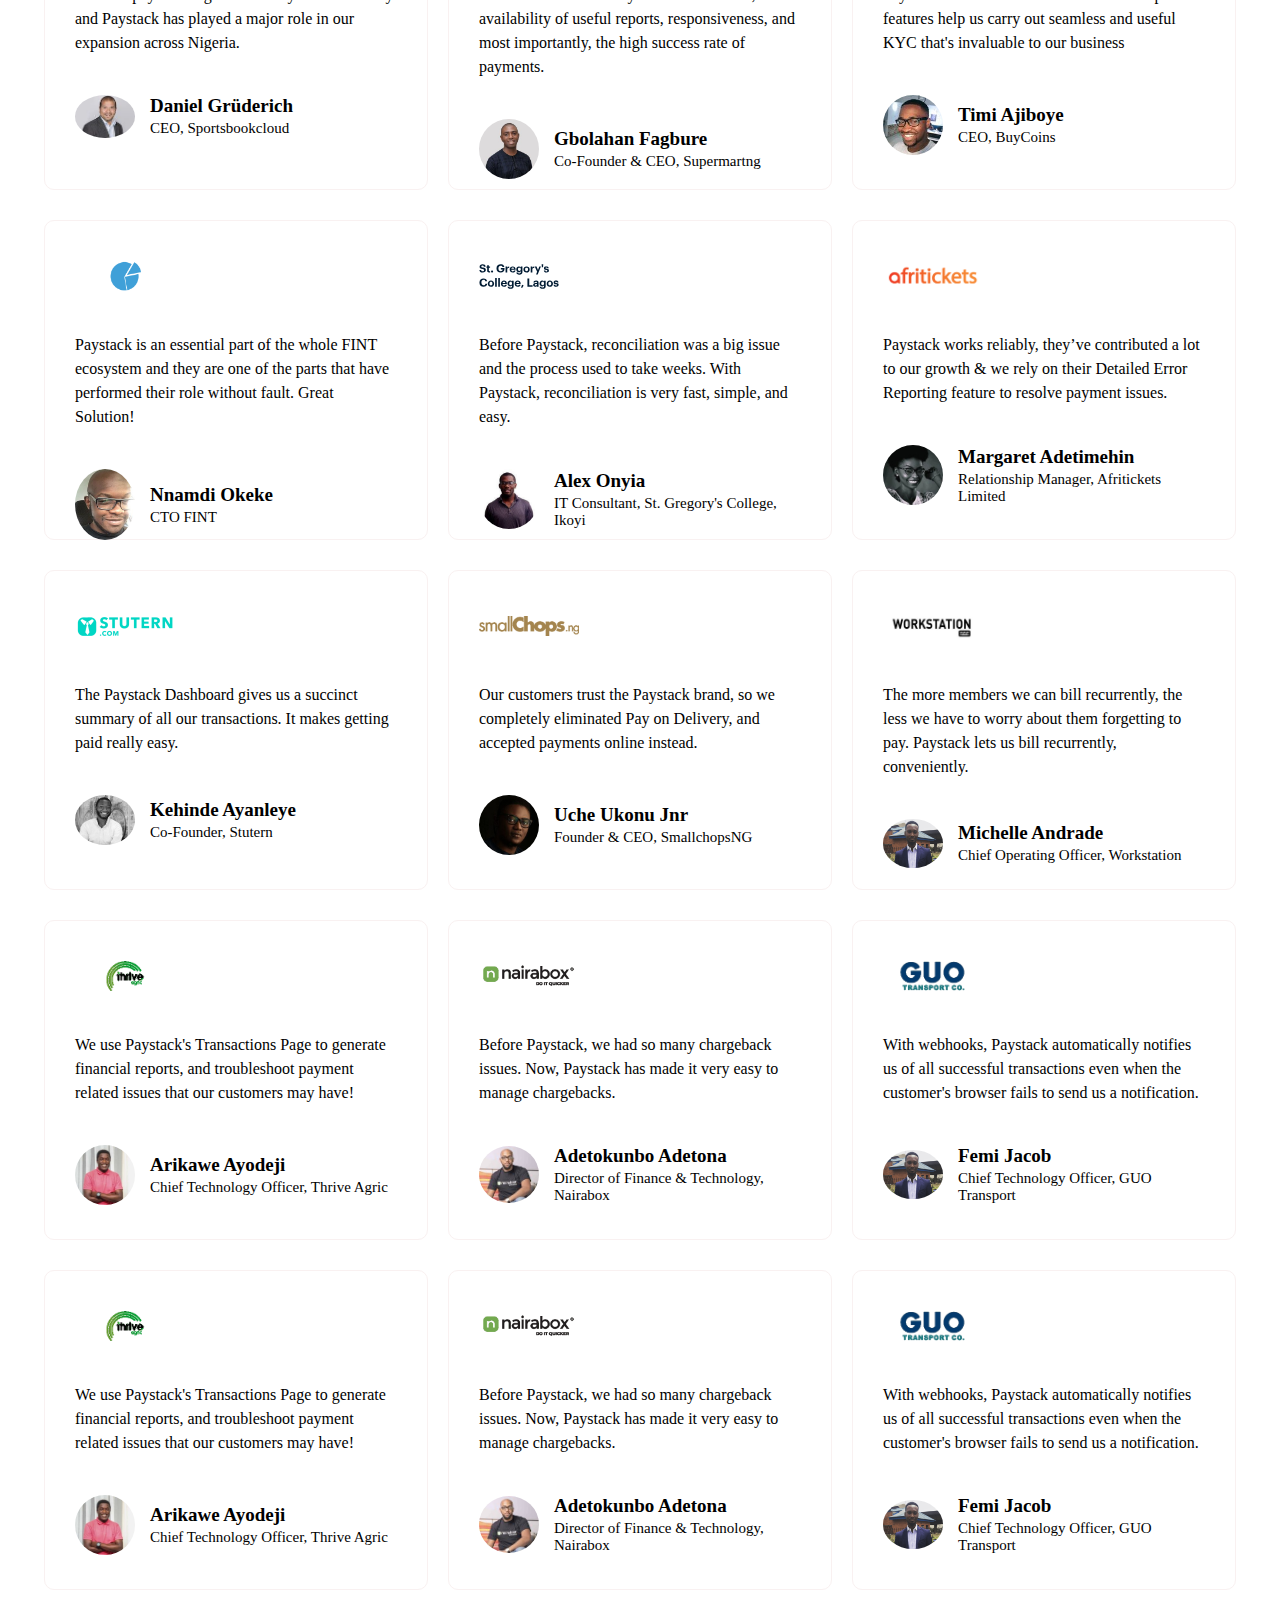
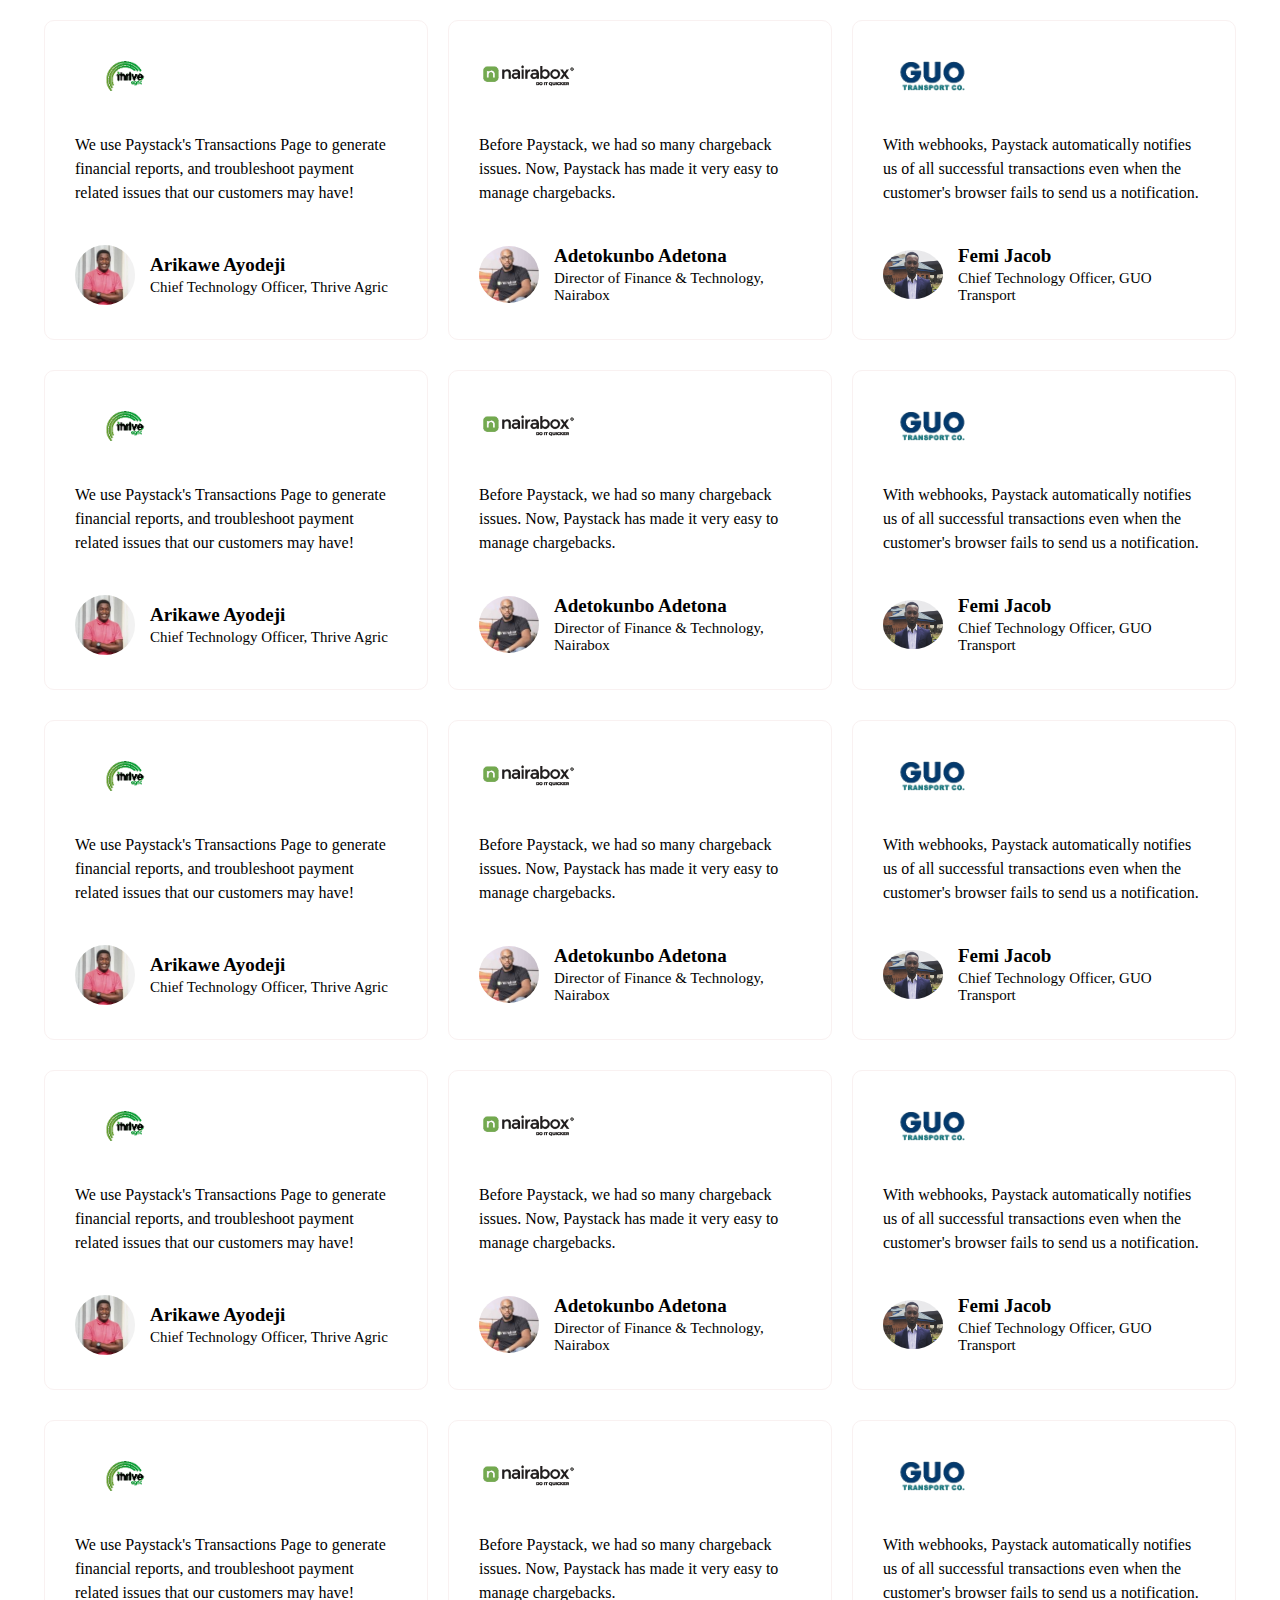
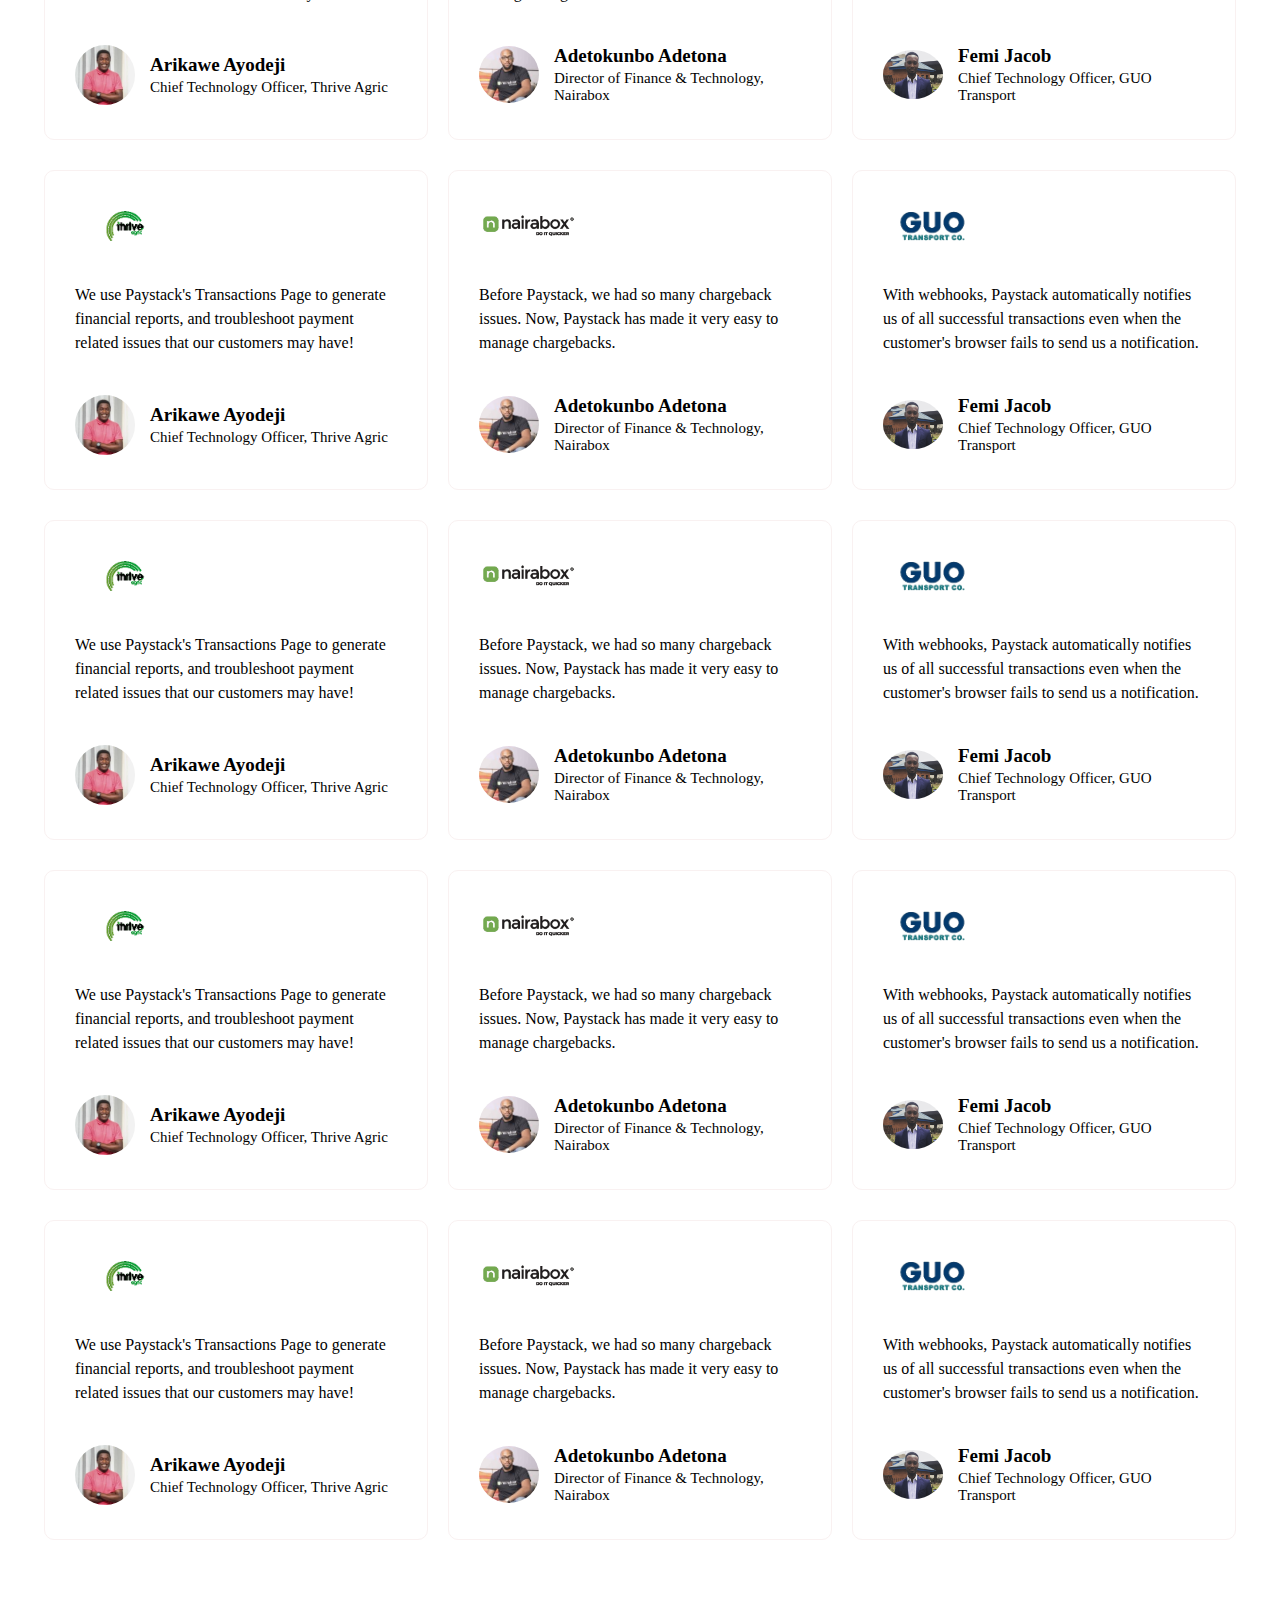
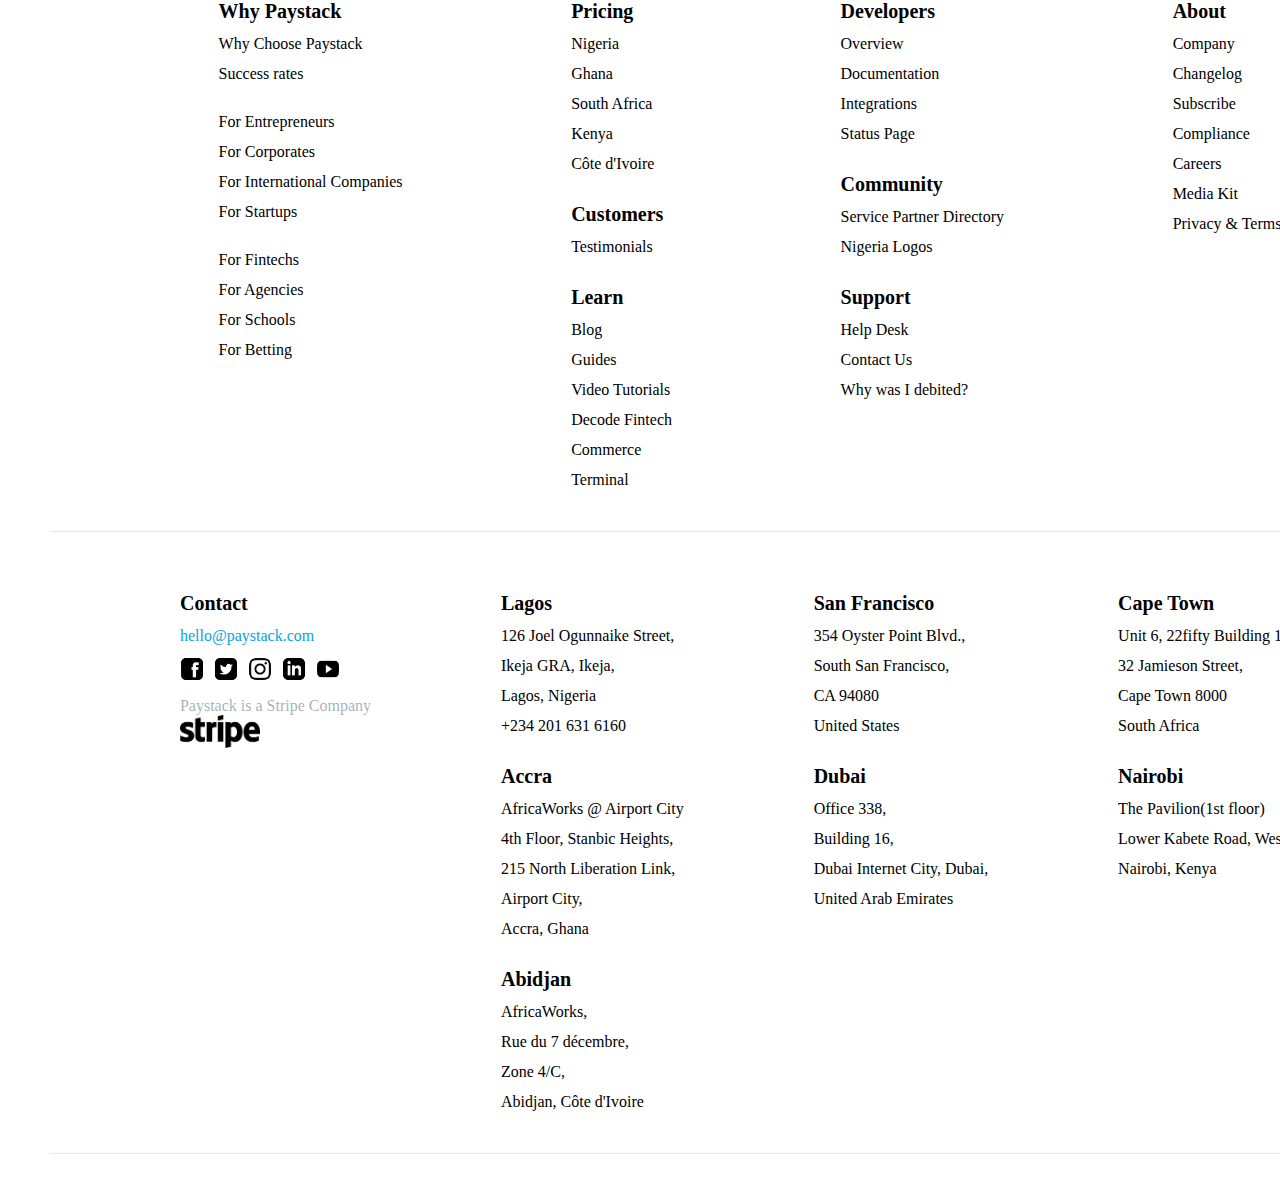
==== commit 04c9ab7d: "initial commit" ====
--- a/customers.html
+++ b/customers.html
@@ -969,5 +969,153 @@
 </section>
 </section> 
 </div>
+
+<footer>
+   <div class="footer1">
+      <div>
+        <h3>Why Paystack</h3>
+        <ul>
+          <li>Why Choose Paystack</li>
+          <li>Success rates</li>
+          <br>
+          <li>For Entrepreneurs</li>
+          <li>For Corporates</li>
+          <li>For International Companies</li>
+          <li>For Startups</li>
+          <br>
+          <li>For Fintechs</li>
+          <li>For Agencies</li>
+          <li>For Schools</li>
+          <li>For Betting</li>
+        </ul>
+      </div>
+
+      <div>
+        <h3>Pricing</h3>
+        <ul>
+          <li>Nigeria</li>
+          <li>Ghana</li>
+          <li>South Africa</li>
+          <li>Kenya</li>
+          <li>Côte d'Ivoire</li>
+        <h3>Customers</h3>
+        <li>Testimonials</li>
+        <h3>Learn</h3>
+          <li>Blog</li>
+          <li>Guides</li>
+          <li>Video Tutorials</li>
+          <li>Decode Fintech</li>
+          <li>Commerce</li>
+          <li>Terminal</li>
+        </ul>
+      </div>
+
+      <div>
+        <h3>Developers</h3>
+        <ul>
+          <li>Overview</li>
+          <li>Documentation</li>
+          <li>Integrations</li>
+          <li>Status Page</li>
+        <h3>Community</h3>
+          <li>Service Partner Directory</li>
+          <li>Nigeria Logos</li>
+        <h3>Support</h3>
+          <li>Help Desk</li>
+          <li> Contact Us</li>
+         <li>Why was I debited?</li>
+        </ul>
+      </div>
+
+      <div>
+        <h3>About</h3>
+        <ul>
+          <li>Company</li>
+          <li>Changelog</li>
+          <li>Subscribe</li>
+          <li>Compliance</li>
+          <li>Careers</li>
+          <li>Media Kit</li>
+          <li>Privacy & Terms</li>
+        </ul>
+      </div>
+    </div>
+
+
+    <div class="footer2">
+      <div>
+        <h3>Contact</h3>
+        <ul>
+          <li class="blue" type="email">hello@paystack.com</li>
+          <li>
+          <figure class="social-fig">
+            <a href="#"><img src="./image/facebookk.png" alt="facebook"></a>
+           <a href="#"><img src="./image/twitter.png" alt="twitter"></a> 
+            <a href="#"><img src="./image/ig.png" alt="ig"></a>
+            <a href="#"><img src="./image/linkedin.png" alt="linkedin"></a>
+            <a href="#"><img src="./image/youtube.png" alt="youtube"></a>
+          </figure></li>
+          <li class="stripe-li">Paystack is a Stripe Company <figure class="stripe">
+            <img src="./image/stripe-.png" alt="stripe">
+          </figure></li>
+            
+        </ul>
+      </div>
+    
+      <div>
+        <h3>Lagos</h3>
+        <ul> 
+          <li>126 Joel Ogunnaike Street,</li>
+          <li>Ikeja GRA, Ikeja,</li>
+          <li>Lagos, Nigeria</li>
+          <li class="tel">+234 201 631 6160</li>
+          
+        <h3>Accra</h3>
+        <li> AfricaWorks @ Airport City</li>
+        <li>4th Floor, Stanbic Heights,</li>
+        <li>215 North Liberation Link,</li>
+        <li>Airport City,</li>
+        <li>Accra, Ghana</li>
+
+        <h3>Abidjan</h3>
+        <li> AfricaWorks,</li>
+          <li>Rue du 7 décembre,</li>
+          <li>Zone 4/C,</li>
+          <li>Abidjan, Côte d'Ivoire</li>
+        </ul>
+      </div>
+
+      <div>
+        <ul>
+        <h3>San Francisco</h3>
+        <li>354 Oyster Point Blvd.,</li>
+        <li> South San Francisco,</li>
+        <li>CA 94080</li>
+        <li>United States</li>
+        <h3>Dubai</h3>
+          <li>Office 338,</li>
+          <li>Building 16,</li>
+          <li>Dubai Internet City, Dubai,</li>
+          <li>United Arab Emirates</li>
+        <ul>
+        </ul>
+      </div>
+      
+      <div>
+        <h3>Cape Town</h3>
+        <ul>
+          <li>Unit 6, 22fifty Building 1,</li>
+          <li>32 Jamieson Street,</li>
+          <li>Cape Town 8000</li>
+          <li>South Africa</li>
+          <h3>Nairobi</h3>
+          <li>The Pavilion(1st floor)</li>
+          <li>Lower Kabete Road, Westlands</li>
+          <li>Nairobi, Kenya</li>
+        </ul>
+      </div>
+    </div>
+   
+</footer>
 </body>
 </html>--- a/styles/customers.css
+++ b/styles/customers.css
@@ -160,8 +160,6 @@
     max-width: 6rem;
     width: 100%;
     border-radius: 100%;
-    border-radius: ;
- 
 }
 .profile-article {
     display: flex;
@@ -181,4 +179,73 @@
  .online {
     font-size: 1.5rem;
     color: #74848a;
-}+}
+
+.footer1 {
+    display: flex;
+    margin: 3rem 5rem;
+    justify-content: space-evenly;
+    padding-bottom: 3rem;
+    border-bottom: .01rem solid rgba(218, 216, 216, 0.639);
+    width: 140rem;
+}
+
+.footer1 h3{
+    font-size: 2rem;
+    margin-bottom: 1.2rem;
+    margin-top: 3rem;
+}
+.footer1 ul{
+    list-style-type: none;
+    font-size: 16px;
+}
+.footer1 ul li{
+    margin-bottom: 12px;
+}
+.footer1 ul li:hover{
+    color: rgb(72, 156, 253);
+    cursor: pointer;
+    transition: ease-in-out 0.5s;
+}
+.footer2 {
+    display: flex;
+    margin: 3rem 5rem;
+    justify-content: space-evenly;
+    padding-bottom: 3rem;
+    border-bottom: .01rem solid rgba(218, 216, 216, 0.639);
+    width: 140rem;
+}
+
+.footer2 h3{
+    font-size: 2rem;
+    margin-bottom: 1.2rem;
+    margin-top: 3rem;
+}
+.footer2 ul{
+    list-style-type: none;
+    font-size: 1.6rem;
+}
+.footer2 ul li{
+    margin-bottom: 1.2rem;
+}
+.blue {
+    cursor: pointer;
+    color: #0BA4DB;
+}
+.footer2 ul li .social-fig {
+    max-width: 16rem;
+    display: flex;
+    gap: 1rem;
+}
+.footer2 ul li .social-fig img {
+width: 100%;
+}
+.footer2 ul  .stripe {
+    width: 8rem;
+}
+.footer2 ul  .stripe img {
+    width: 100%;
+}
+.footer2 ul .stripe-li {
+    color: #011b335f
+}
